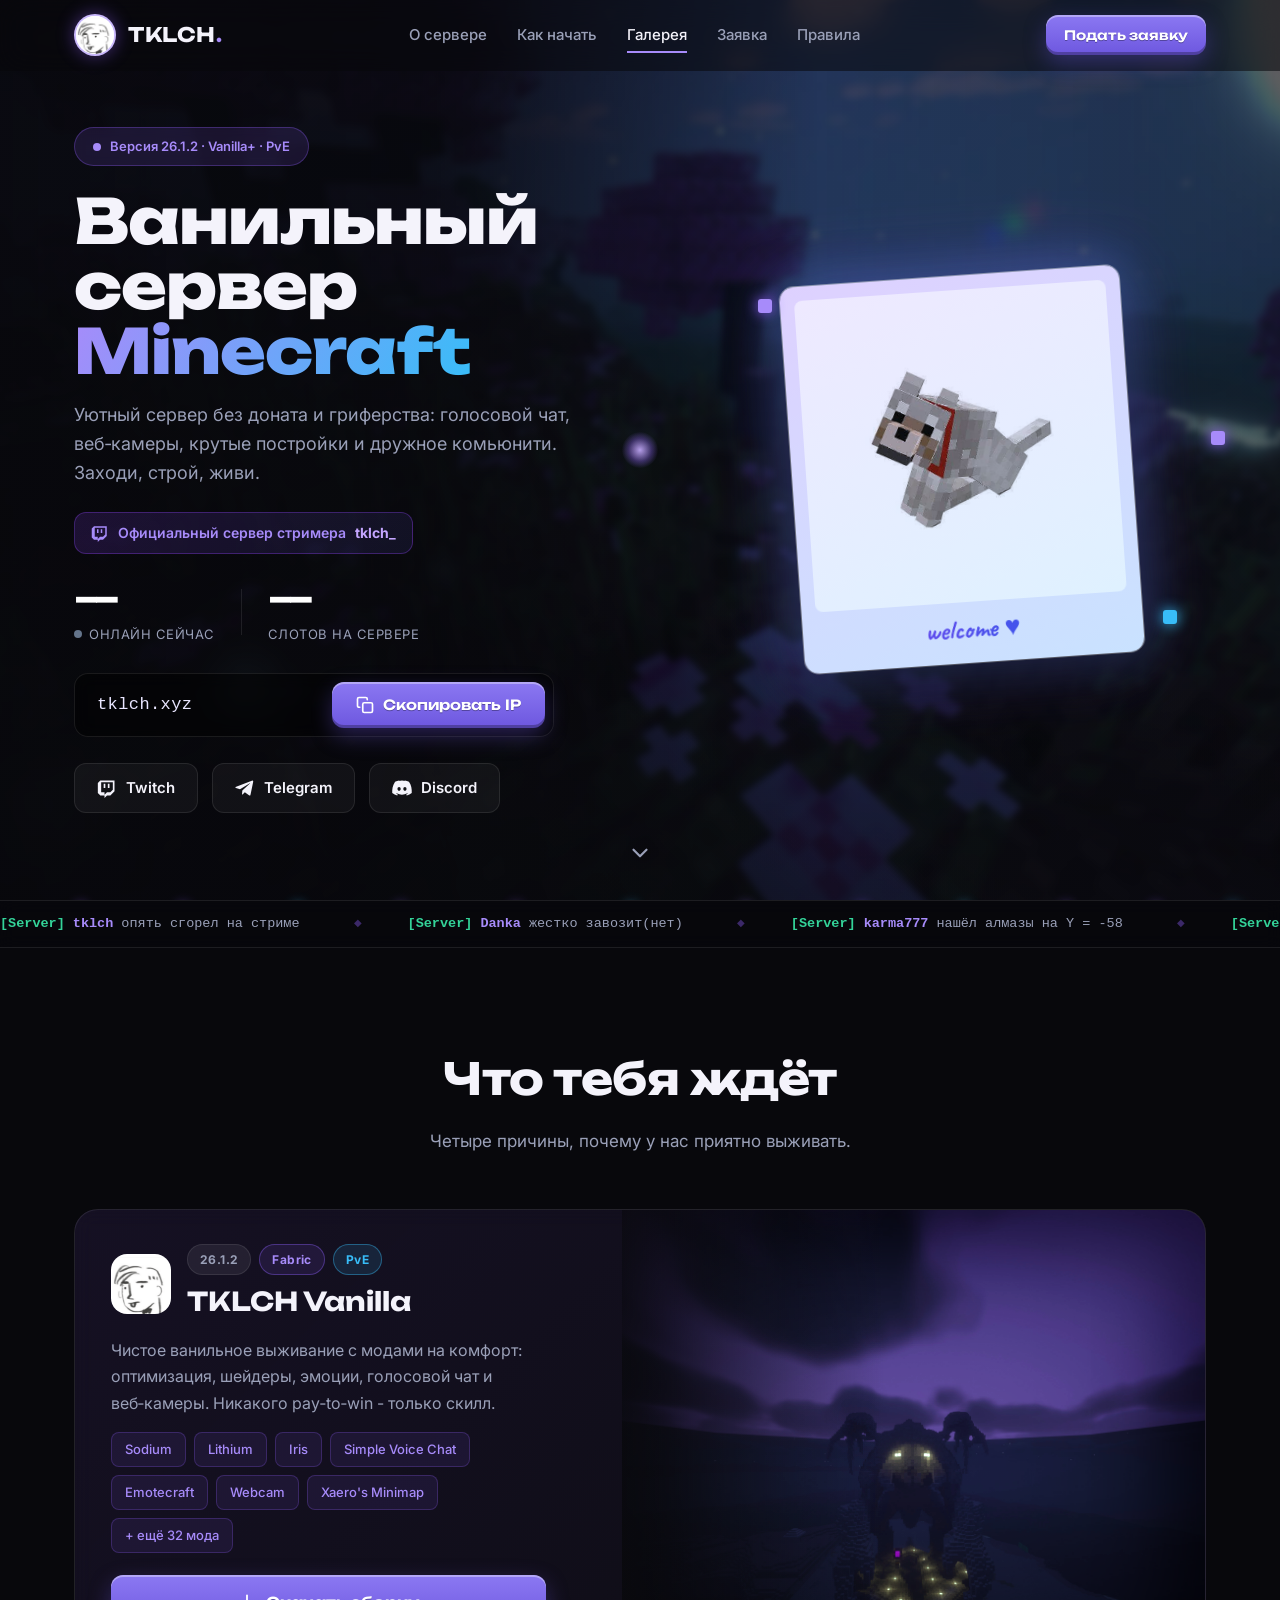
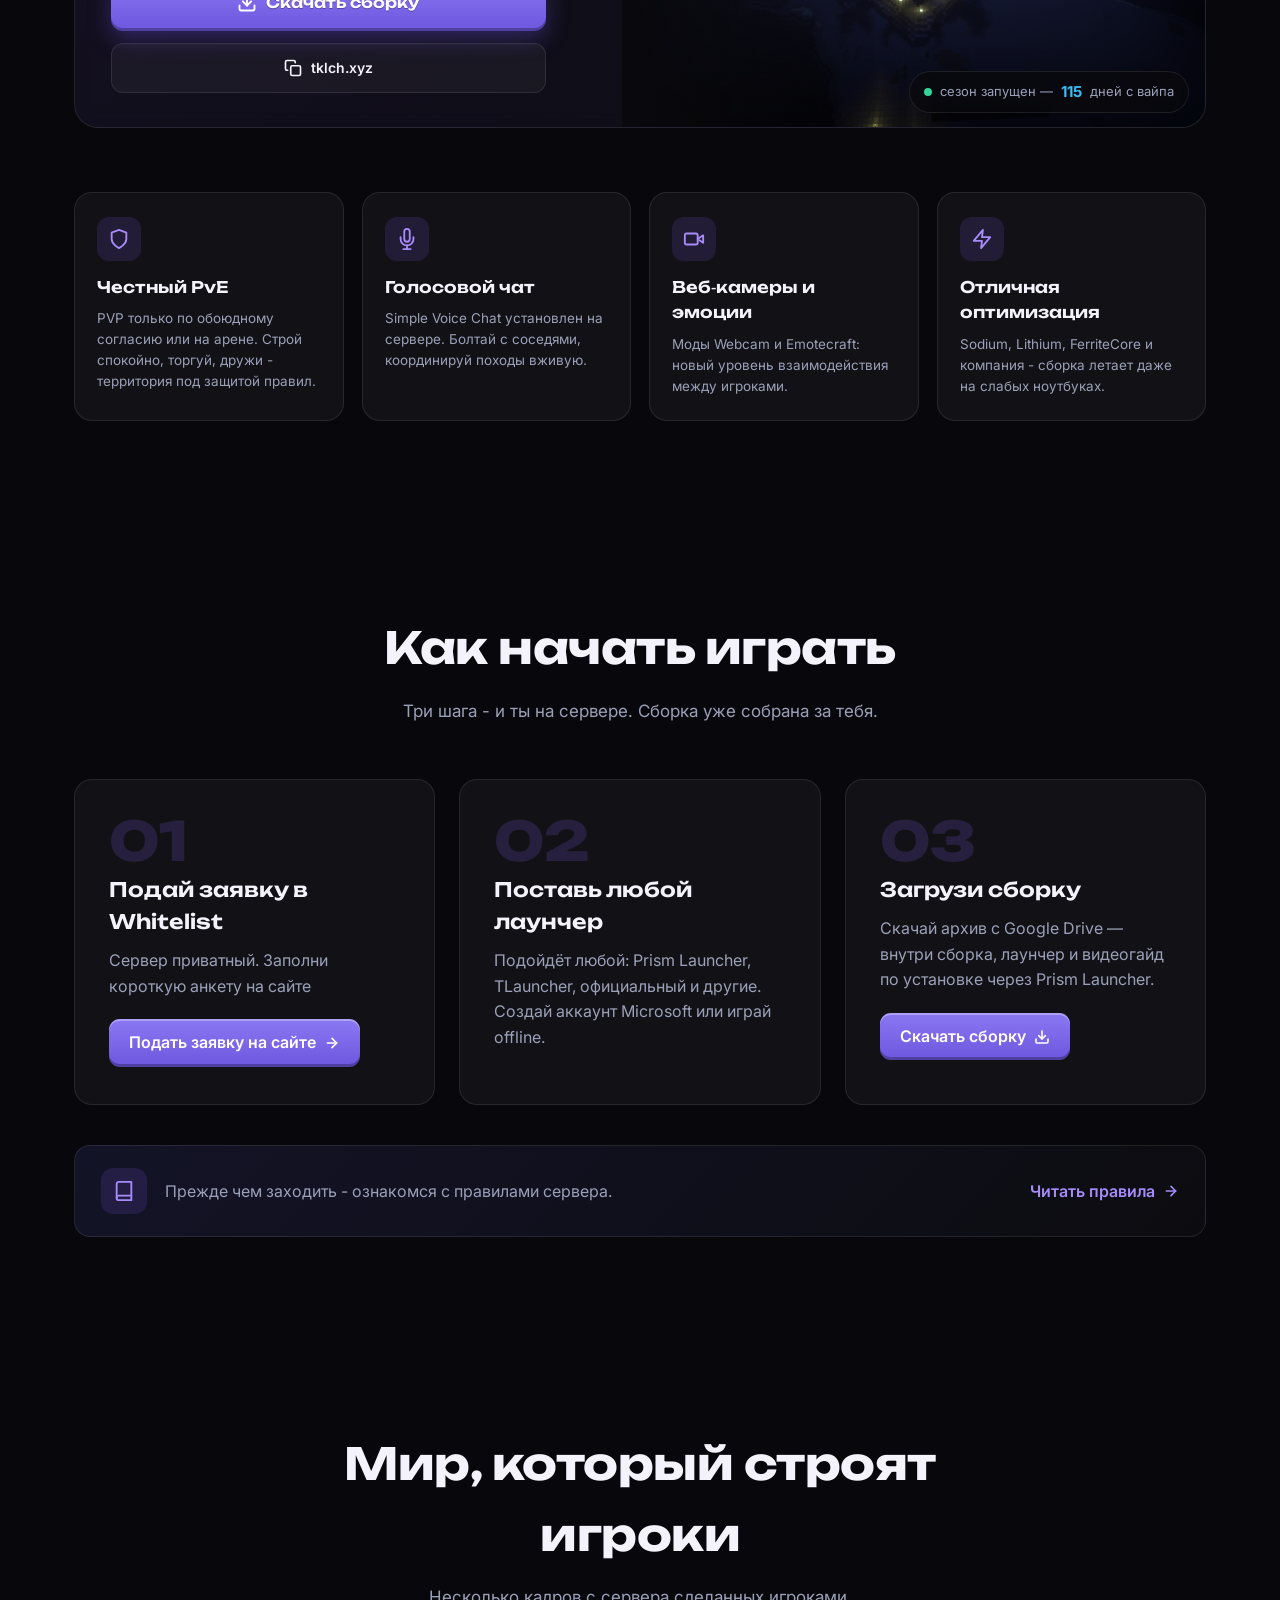
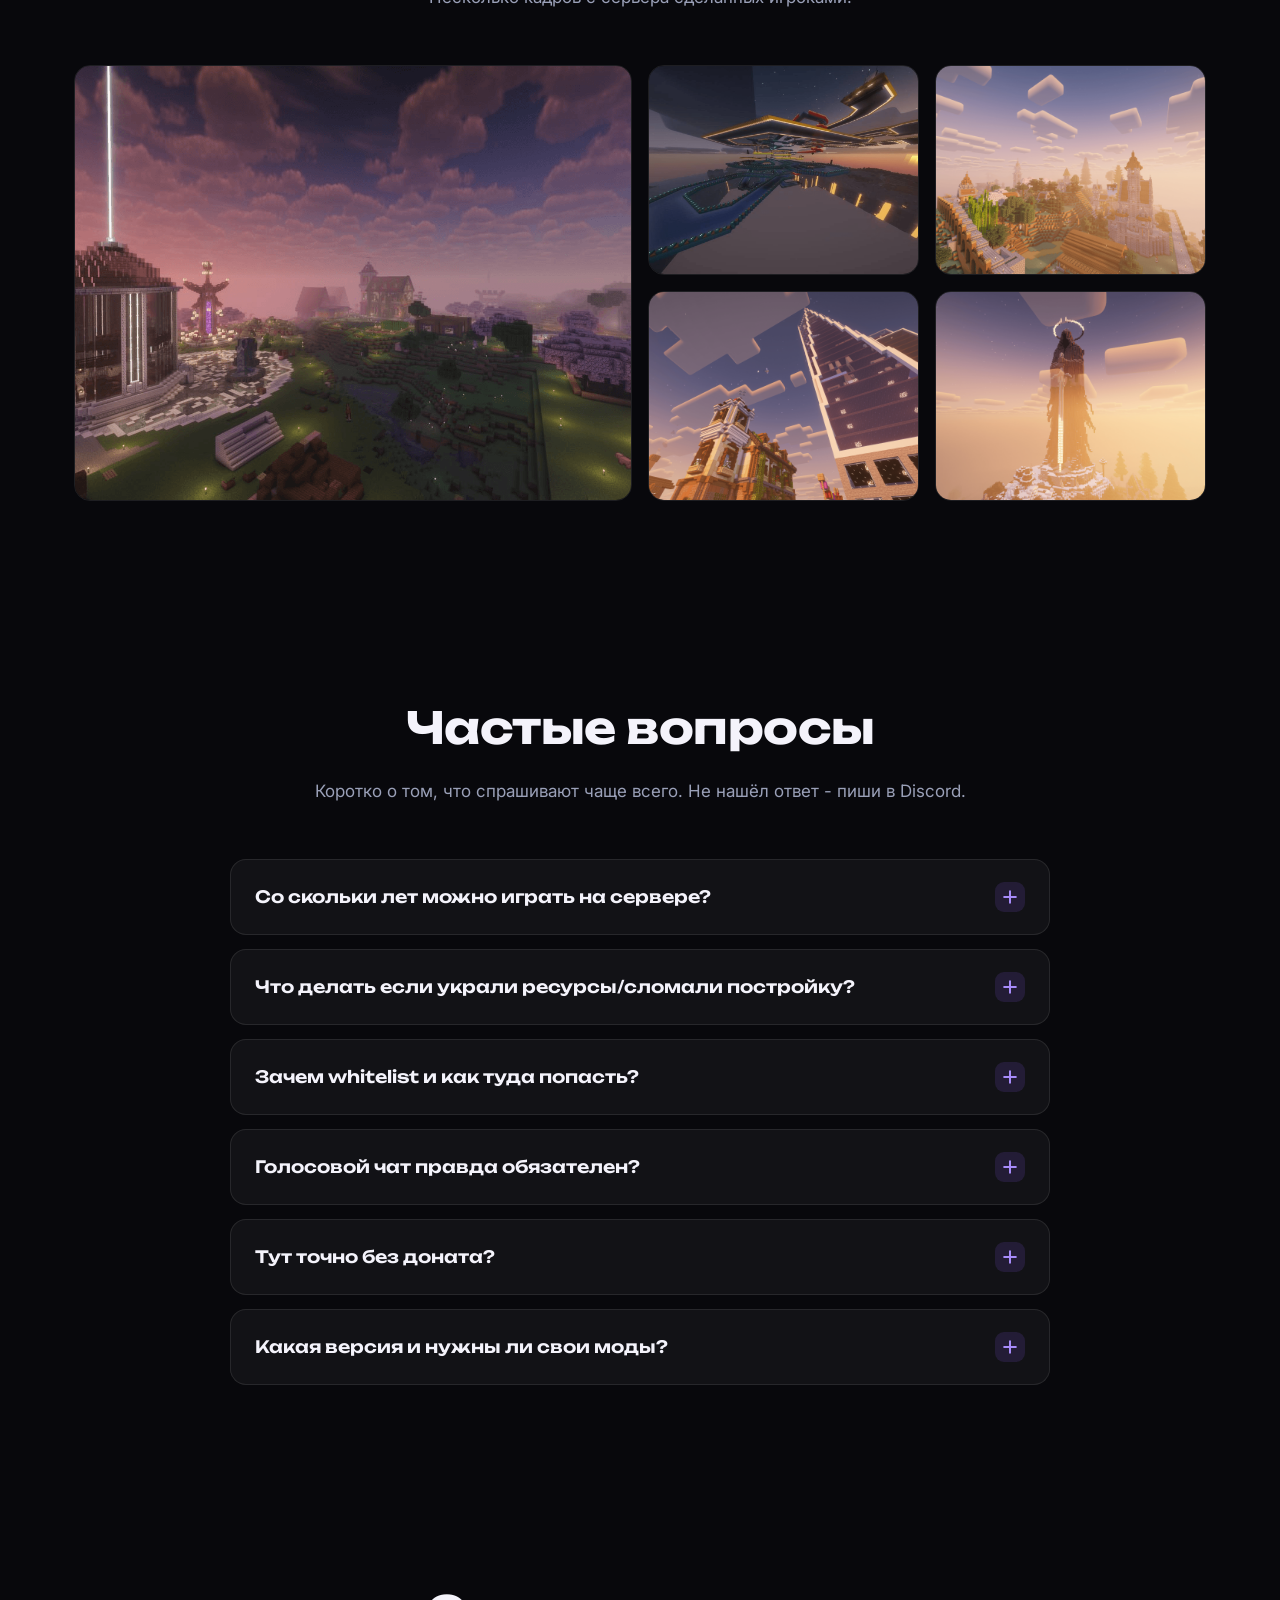
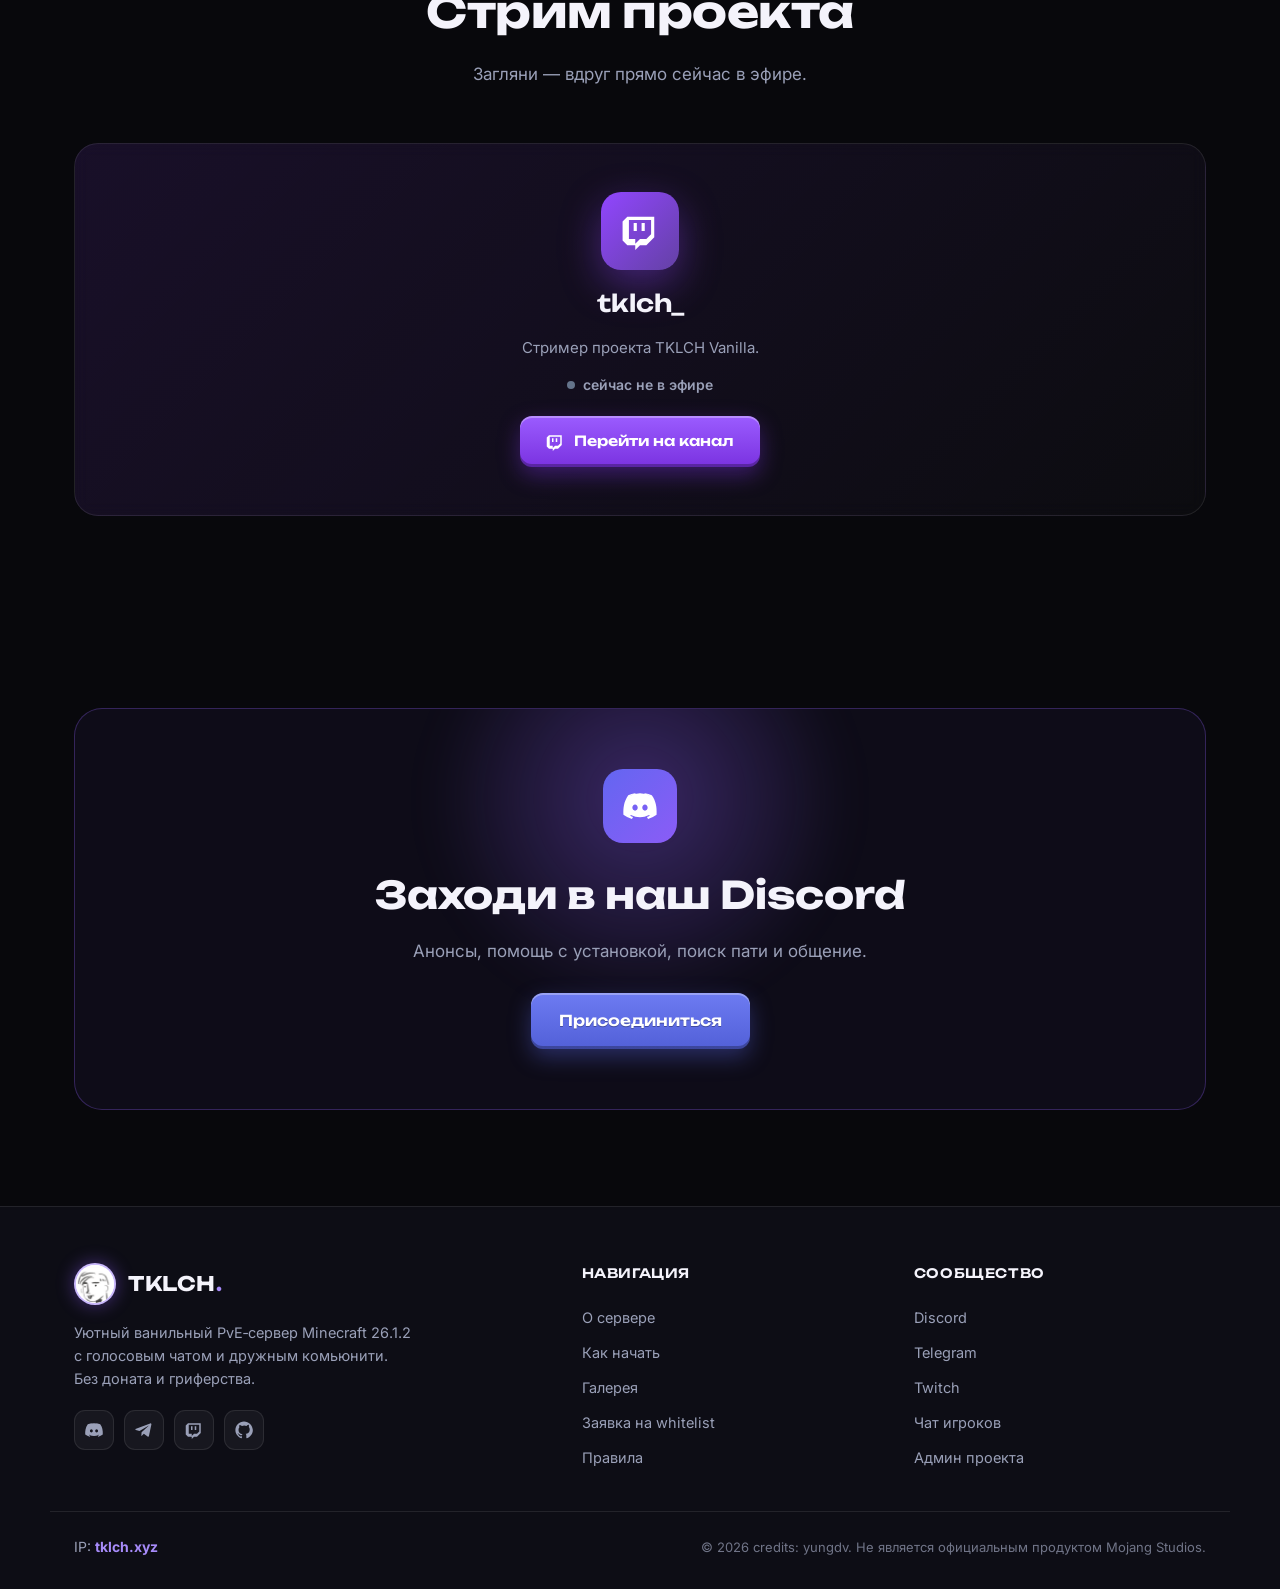
==== index.html @ b0ae6245 "live" ====
<!DOCTYPE html>
<html lang="ru">
<head>
<meta charset="UTF-8">
<meta http-equiv="Content-Security-Policy" content="upgrade-insecure-requests">
<meta name="viewport" content="width=device-width, initial-scale=1.0">
<title>TKLCH Vanilla | ванильный Minecraft сервер 26.1.2</title>
<meta name="description" content="TKLCH Vanilla — уютный PvE сервер Minecraft 26.1.2 с голосовым чатом, веб-камерами и дружным комьюнити.">
<meta property="og:type" content="website">
<meta property="og:title" content="TKLCH Vanilla — ванильный Minecraft сервер 26.1.2">
<meta property="og:description" content="PvE-сервер с голосовым чатом, веб-камерами и дружным комьюнити. Без доната и гриферства.">
<meta property="og:image" content="https://site.tklch.xyz/assets/spawn1.png">
<meta name="twitter:card" content="summary_large_image">
<link rel="canonical" href="https://site.tklch.xyz/">
<meta name="robots" content="index, follow">
<meta name="yandex-verification" content="40607125a244bfa0" />
<script type="application/ld+json">
{
  "@context": "https://schema.org",
  "@type": "VideoGame",
  "name": "TKLCH Vanilla",
  "description": "Ванильный PvE сервер Minecraft 26.1.2 с голосовым чатом Simple Voice Chat, веб-камерами и дружным комьюнити. Официальный сервер стримера tklch_. Без доната и гриферства.",
  "genre": ["Minecraft", "Survival", "PvE", "Vanilla"],
  "gamePlatform": "PC",
  "url": "https://site.tklch.xyz/",
  "author": {"@type": "Person", "name": "tklch_", "url": "https://twitch.tv/tklch_"},
  "offers": {"@type": "Offer", "price": "0", "priceCurrency": "RUB"}
}
</script>
<link rel="icon" href="assets/logo.png">
<link rel="preconnect" href="https://fonts.googleapis.com">
<link rel="preconnect" href="https://fonts.gstatic.com" crossorigin>
<link href="https://fonts.googleapis.com/css2?family=Unbounded:wght@400;600;700;800&family=Inter:wght@400;500;600;700&family=Caveat:wght@600;700&display=swap" rel="stylesheet">
<link rel="stylesheet" href="css/style.css">
</head>
<body>

<header class="nav" id="nav">
  <div class="nav__inner">
    <a href="./" class="brand">
      <span class="brand__logo"><img src="assets/logo.png" alt="TKLCH"></span>
      <span class="brand__name">TKLCH<b>.</b></span>
    </a>
    <nav class="nav__links" id="navLinks">
      <a href="#about">О сервере</a>
      <a href="#join">Как начать</a>
      <a href="#gallery">Галерея</a>
      <a href="appeal.html">Заявка</a>
      <a href="rules.html">Правила</a>
    </nav>
    <div class="nav__right">
      <a href="appeal.html" class="mc-btn mc-btn--sm">Подать заявку</a>
      <button class="burger" id="burger" aria-label="Меню">
        <span></span><span></span><span></span>
      </button>
    </div>
  </div>
</header>

<section class="hero" id="top">
  <div class="hero__bg"></div>
  <div class="hero__overlay"></div>
  <div class="hero__sparks" aria-hidden="true">
    <i></i><i></i><i></i><i></i><i></i><i></i><i></i><i></i><i></i><i></i><i></i><i></i>
  </div>

  <div class="hero__inner">
    <div class="hero__copy">
      <span class="pill"><span class="dot"></span> Версия 26.1.2 · Vanilla+ · PvE</span>
      <h1 class="hero__title">Ванильный<br>сервер <span class="grad">Minecraft</span></h1>
      <p class="hero__lead">Уютный сервер без доната и гриферства: голосовой чат, веб‑камеры, крутые постройки и дружное комьюнити. Заходи, строй, живи.</p>
      <a class="streamer-line" href="https://twitch.tv/tklch_" target="_blank" rel="noopener">
        <svg viewBox="0 0 24 24" width="18" height="18" fill="currentColor"><path d="M4 3 1 6v12l3 3h5v3l3-3h4l5-5V3H4Zm15 11-3 3h-4l-3 3v-3H5V5h14v9ZM15 7h-2v5h2V7Zm-5 0H8v5h2V7Z"/></svg>
        Официальный сервер стримера <b>tklch_</b>
      </a>

      <div class="stats">
        <div class="stat">
          <span class="stat__num" id="playersOnline">—</span>
          <span class="stat__label"><span class="dot dot--check" title="не удалось получить статус"></span> онлайн сейчас</span>
        </div>
        <div class="stat__div"></div>
        <div class="stat">
          <span class="stat__num" id="playersMax">—</span>
          <span class="stat__label">слотов на сервере</span>
        </div>
      </div>

      <div class="online-names" id="onlineNames"></div>

      <div class="ip-bar">
        <code id="ipText" title="Нажми, чтобы скопировать">tklch.xyz</code>
        <button class="mc-btn" id="copyBtn">
          <svg viewBox="0 0 24 24" width="18" height="18" fill="none" stroke="currentColor" stroke-width="2.2" stroke-linecap="round" stroke-linejoin="round"><rect x="9" y="9" width="13" height="13" rx="2"/><path d="M5 15H4a2 2 0 0 1-2-2V4a2 2 0 0 1 2-2h9a2 2 0 0 1 2 2v1"/></svg>
          Скопировать IP
        </button>
      </div>

      <div class="hero__socials">
        <a class="soc soc--twitch" href="https://twitch.tv/tklch_" target="_blank" rel="noopener">
          <svg viewBox="0 0 24 24" width="20" height="20" fill="currentColor"><path d="M4 3 1 6v12l3 3h5v3l3-3h4l5-5V3H4Zm15 11-3 3h-4l-3 3v-3H5V5h14v9ZM15 7h-2v5h2V7Zm-5 0H8v5h2V7Z"/></svg>
          Twitch
        </a>
        <a class="soc soc--tg" href="https://t.me/tklch1/574" target="_blank" rel="noopener">
          <svg viewBox="0 0 24 24" width="20" height="20" fill="currentColor"><path d="M21.9 4.3 18.6 20c-.2 1.1-.9 1.3-1.8.8l-5-3.7-2.4 2.3c-.3.3-.5.5-1 .5l.4-5 9.1-8.2c.4-.4-.1-.6-.6-.2L6 13.4l-4.8-1.5c-1-.3-1-1 .2-1.5l18.8-7.2c.9-.3 1.6.2 1.7 1.1Z"/></svg>
          Telegram
        </a>
        <a class="soc soc--discord" href="https://discord.gg/ajmHTSqC7" target="_blank" rel="noopener">
          <svg viewBox="0 0 24 24" width="20" height="20" fill="currentColor"><path d="M20.3 4.4A19.8 19.8 0 0 0 15.4 3l-.3.5a18 18 0 0 1 4.3 1.4 16.6 16.6 0 0 0-14.8 0A18 18 0 0 1 8.9 3.5L8.6 3a19.8 19.8 0 0 0-4.9 1.4C.5 9 .1 13.6.3 18.1a19.9 19.9 0 0 0 6 3l.8-1.3a13 13 0 0 1-2-1l.5-.4a14.2 14.2 0 0 0 12.8 0l.5.4a13 13 0 0 1-2 1l.8 1.3a19.9 19.9 0 0 0 6-3c.3-5.2-.5-9.8-3.4-13.7ZM8.5 15.3c-1 0-1.9-1-1.9-2.2s.8-2.2 1.9-2.2 1.9 1 1.9 2.2-.8 2.2-1.9 2.2Zm7 0c-1 0-1.9-1-1.9-2.2s.8-2.2 1.9-2.2 1.9 1 1.9 2.2-.8 2.2-1.9 2.2Z"/></svg>
          Discord
        </a>
      </div>
    </div>

    <div class="hero__art">
      <div class="polaroid">
        <div class="polaroid__photo">
            <img src="assets/dog.jpg" alt="Талисман сервера TKLCH">
        </div>
        <div class="polaroid__cap">welcome ♥</div>
      </div>
      <span class="polaroid__spark s1"></span>
      <span class="polaroid__spark s2"></span>
      <span class="polaroid__spark s3"></span>
    </div>
  </div>

  <a href="#about" class="scroll-cue" aria-label="Листай вниз">
    <svg viewBox="0 0 24 24" width="26" height="26" fill="none" stroke="currentColor" stroke-width="2" stroke-linecap="round" stroke-linejoin="round"><path d="m6 9 6 6 6-6"/></svg>
  </a>
</section>

<div class="ticker">
  <div class="ticker__track" id="tickerTrack"></div>
</div>

<section class="section" id="about">
  <div class="wrap">
    <div class="head reveal">
      <h2 class="head__title">Что тебя ждёт</h2>
      <p class="head__sub">Четыре причины, почему у нас приятно выживать.</p>
    </div>
     <div class="server-card reveal">
      <div class="server-card__body">
        <div class="server-card__head">
          <span class="server-card__ava"><img src="assets/logo.png" alt="TKLCH"></span>
          <div>
            <span class="chip-row">
              <span class="tag">26.1.2</span>
              <span class="tag tag--violet">Fabric</span>
              <span class="tag tag--blue">PvE</span>
            </span>
            <h2>TKLCH Vanilla</h2>
          </div>
        </div>
        <p>Чистое ванильное выживание с модами на комфорт: оптимизация, шейдеры, эмоции, голосовой чат и веб‑камеры. Никакого pay‑to‑win - только скилл.</p>
        <div class="mod-chips">
          <span>Sodium</span><span>Lithium</span><span>Iris</span>
          <span>Simple Voice Chat</span><span>Emotecraft</span><span>Webcam</span>
          <span>Xaero's Minimap</span><span>+ ещё 32 мода</span>
        </div>
        <div class="server-card__actions">
          <a href="https://drive.google.com/file/d/1i9JUmZRvmYmpwLuEmgqyHtzspjOdquej/view?usp=sharing" class="mc-btn mc-btn--big" id="downloadBtn" target="_blank" rel="noopener">
            <svg viewBox="0 0 24 24" width="20" height="20" fill="none" stroke="currentColor" stroke-width="2.2" stroke-linecap="round" stroke-linejoin="round"><path d="M21 15v4a2 2 0 0 1-2 2H5a2 2 0 0 1-2-2v-4"/><path d="M7 10l5 5 5-5"/><path d="M12 15V3"/></svg>
            Скачать сборку
          </a>
          <button class="ghost-btn" id="copyBtn2">
            <svg viewBox="0 0 24 24" width="18" height="18" fill="none" stroke="currentColor" stroke-width="2.2" stroke-linecap="round" stroke-linejoin="round"><rect x="9" y="9" width="13" height="13" rx="2"/><path d="M5 15H4a2 2 0 0 1-2-2V4a2 2 0 0 1 2-2h9a2 2 0 0 1 2 2v1"/></svg>
            tklch.xyz
          </button>
        </div>
      </div>
      <div class="server-card__media">
            <img src="assets/screenshot5.jpg" alt="Новый сезон на TKLCH" fetchpriority="high" decoding="async">
        <span class="server-card__season"><span class="dot dot--green"></span> сезон запущен — <b id="wipeDays">—</b> дней с вайпа</span>
      </div>
    </div>

    <div class="features">
      <article class="feature reveal">
        <span class="feature__ic">
          <svg viewBox="0 0 24 24" width="26" height="26" fill="none" stroke="currentColor" stroke-width="2" stroke-linecap="round" stroke-linejoin="round"><path d="M12 22s8-4 8-10V5l-8-3-8 3v7c0 6 8 10 8 10Z"/></svg>
        </span>
        <h3>Честный PvE</h3>
        <p>PVP только по обоюдному согласию или на арене. Строй спокойно, торгуй, дружи - территория под защитой правил.</p>
      </article>
      <article class="feature reveal">
        <span class="feature__ic">
          <svg viewBox="0 0 24 24" width="26" height="26" fill="none" stroke="currentColor" stroke-width="2" stroke-linecap="round" stroke-linejoin="round"><path d="M12 1a3 3 0 0 0-3 3v8a3 3 0 0 0 6 0V4a3 3 0 0 0-3-3Z"/><path d="M19 10v2a7 7 0 0 1-14 0v-2"/><path d="M12 19v4"/><path d="M8 23h8"/></svg>
        </span>
        <h3>Голосовой чат</h3>
        <p>Simple Voice Chat установлен на сервере. Болтай с соседями, координируй походы вживую.</p>
      </article>
      <article class="feature reveal">
        <span class="feature__ic">
          <svg viewBox="0 0 24 24" width="26" height="26" fill="none" stroke="currentColor" stroke-width="2" stroke-linecap="round" stroke-linejoin="round"><path d="m22 8-6 4 6 4V8Z"/><rect x="2" y="6" width="14" height="12" rx="2"/></svg>
        </span>
        <h3>Веб‑камеры и эмоции</h3>
        <p>Моды Webcam и Emotecraft: новый уровень взаимодействия между игроками.</p>
      </article>
      <article class="feature reveal">
        <span class="feature__ic">
          <svg viewBox="0 0 24 24" width="26" height="26" fill="none" stroke="currentColor" stroke-width="2" stroke-linecap="round" stroke-linejoin="round"><path d="M13 2 3 14h9l-1 8 10-12h-9l1-8Z"/></svg>
        </span>
        <h3>Отличная оптимизация</h3>
        <p>Sodium, Lithium, FerriteCore и компания - сборка летает даже на слабых ноутбуках.</p>
      </article>
    </div>
    
  </div>
  
</section>

<section class="section" id="join">
  <div class="wrap">
    <div class="head reveal">
      <h2 class="head__title">Как начать играть</h2>
      <p class="head__sub">Три шага - и ты на сервере. Сборка уже собрана за тебя.</p>
    </div>
    <div class="steps">
      <article class="step reveal">
        <span class="step__n">01</span>
        <h3>Подай заявку в Whitelist</h3>
        <p>Сервер приватный. Заполни короткую анкету на сайте</p>
        <a class="step__link step__link--accent" href="appeal.html">Подать заявку на сайте
          <svg viewBox="0 0 24 24" width="16" height="16" fill="none" stroke="currentColor" stroke-width="2.4" stroke-linecap="round" stroke-linejoin="round"><path d="M5 12h14"/><path d="m12 5 7 7-7 7"/></svg>
        </a>
      </article>
      <article class="step reveal">
        <span class="step__n">02</span>
        <h3>Поставь любой лаунчер</h3>
        <p>Подойдёт любой: Prism Launcher, TLauncher, официальный и другие. Создай аккаунт Microsoft или играй offline.</p>
      </article>
      <article class="step reveal">
        <span class="step__n">03</span>
        <h3>Загрузи сборку</h3>
        <p>Скачай архив с Google Drive — внутри сборка, лаунчер и видеогайд по установке через Prism Launcher.</p>
        <a class="step__link step__link--accent" href="https://drive.google.com/file/d/1i9JUmZRvmYmpwLuEmgqyHtzspjOdquej/view?usp=sharing" id="downloadBtn2" target="_blank" rel="noopener">Скачать сборку
          <svg viewBox="0 0 24 24" width="16" height="16" fill="none" stroke="currentColor" stroke-width="2.4" stroke-linecap="round" stroke-linejoin="round"><path d="M21 15v4a2 2 0 0 1-2 2H5a2 2 0 0 1-2-2v-4"/><path d="M7 10l5 5 5-5"/><path d="M12 15V3"/></svg>
        </a>
      </article>
    </div>

    <a href="rules.html" class="rules-teaser reveal">
      <span class="rules-teaser__ic">
        <svg viewBox="0 0 24 24" width="22" height="22" fill="none" stroke="currentColor" stroke-width="2" stroke-linecap="round" stroke-linejoin="round"><path d="M4 19.5A2.5 2.5 0 0 1 6.5 17H20"/><path d="M6.5 2H20v20H6.5A2.5 2.5 0 0 1 4 19.5v-15A2.5 2.5 0 0 1 6.5 2Z"/></svg>
      </span>
      <span>Прежде чем заходить - ознакомся с правилами сервера.</span>
      <span class="rules-teaser__go">Читать правила
        <svg viewBox="0 0 24 24" width="16" height="16" fill="none" stroke="currentColor" stroke-width="2.4" stroke-linecap="round" stroke-linejoin="round"><path d="M5 12h14"/><path d="m12 5 7 7-7 7"/></svg>
      </span>
    </a>
  </div>
</section>

<section class="section" id="gallery">
  <div class="wrap">
    <div class="head reveal">
      <h2 class="head__title">Мир, который строят игроки</h2>
      <p class="head__sub">Несколько кадров с сервера сделанных игроками.</p>
    </div>
    <div class="bento">
      <figure class="bento__item bento__item--big reveal" data-img="assets/spawn1.png" tabindex="0" role="button" aria-label="Спавн на закате">
        <img src="assets/spawn1.png" alt="Спавн на закате" loading="lazy" decoding="async" width="800" height="600">
        <figcaption><b>Спавн на закате</b><span>главный город</span></figcaption>
      </figure>
      <figure class="bento__item reveal" data-img="assets/screen1.png" tabindex="0" role="button" aria-label="Гонка на лодках">
        <img src="assets/screen1.png" alt="Гонка на лодках" loading="lazy" decoding="async" width="400" height="300">
        <figcaption><b>Гонка на лодках</b><span>гоночная трасса</span></figcaption>
      </figure>
      <figure class="bento__item reveal" data-img="assets/screenshot2.png" tabindex="0" role="button" aria-label="Замок">
        <img src="assets/screenshot2.png" alt="Замок" loading="lazy" decoding="async" width="400" height="300">
        <figcaption><b>Замок</b><span>можно сказать целая деревня</span></figcaption>
      </figure>
      <figure class="bento__item reveal" data-img="assets/screenshot4.png" tabindex="0" role="button" aria-label="Небоскреб">
        <img src="assets/screenshot4.png" alt="Небоскреб" loading="lazy" decoding="async" width="400" height="300">
        <figcaption><b>Небоскреб</b><span>самая высокая постройка</span></figcaption>
      </figure>
      <figure class="bento__item reveal" data-img="assets/screenshot3.png" tabindex="0" role="button" aria-label="Статуя">
        <img src="assets/screenshot3.png" alt="Статуя" loading="lazy" decoding="async" width="400" height="300">
        <figcaption><b>Статуя</b><span>постройка игрока</span></figcaption>
      </figure>
    </div>
  </div>
</section>

<section class="section" id="faq">
  <div class="wrap">
    <div class="head reveal">
      <h2 class="head__title">Частые вопросы</h2>
      <p class="head__sub">Коротко о том, что спрашивают чаще всего. Не нашёл ответ - пиши в Discord.</p>
    </div>
    <div class="faq reveal">
      <div class="faq__item">
        <button class="faq__q" type="button">Со скольки лет можно играть на сервере?<span class="faq__ic"><svg viewBox="0 0 24 24" width="20" height="20" fill="none" stroke="currentColor" stroke-width="2.4" stroke-linecap="round"><path d="M12 5v14M5 12h14"/></svg></span></button>
        <div class="faq__a"><p>Желательно с 16 лет, но главное вести себя адекватно и уважительно к остальным игрокам.</p></div>
      </div>
      <div class="faq__item">
        <button class="faq__q" type="button">Что делать если украли ресурсы/сломали постройку?<span class="faq__ic"><svg viewBox="0 0 24 24" width="20" height="20" fill="none" stroke="currentColor" stroke-width="2.4" stroke-linecap="round"><path d="M12 5v14M5 12h14"/></svg></span></button>
        <div class="faq__a"><p>На сервере есть возможность отката, в таких ситуациях напишите в тг главному админу @DAILKAT.</p></div>
      </div>
      <div class="faq__item">
        <button class="faq__q" type="button">Зачем whitelist и как туда попасть?<span class="faq__ic"><svg viewBox="0 0 24 24" width="20" height="20" fill="none" stroke="currentColor" stroke-width="2.4" stroke-linecap="round"><path d="M12 5v14M5 12h14"/></svg></span></button>
        <div class="faq__a"><p>Сервер приватный, чтобы не было гриферов и случайных людей. Чтобы попасть на сервер нужно заполнить короткую заявку на сайте.</p></div>
      </div>
      <div class="faq__item">
        <button class="faq__q" type="button">Голосовой чат правда обязателен?<span class="faq__ic"><svg viewBox="0 0 24 24" width="20" height="20" fill="none" stroke="currentColor" stroke-width="2.4" stroke-linecap="round"><path d="M12 5v14M5 12h14"/></svg></span></button>
                <div class="faq__a"><p>Нет, по желанию. Но Simple Voice Chat входит в сборку по умолчанию - с ним сильно веселее: можно болтать с соседями и координировать походы вживую.</p></div>
      </div>
      <div class="faq__item">
        <button class="faq__q" type="button">Тут точно без доната?<span class="faq__ic"><svg viewBox="0 0 24 24" width="20" height="20" fill="none" stroke="currentColor" stroke-width="2.4" stroke-linecap="round"><path d="M12 5v14M5 12h14"/></svg></span></button>
        <div class="faq__a"><p>Точно. Никакого pay‑to‑win и привилегий, дающих преимущество в игре. Всё добывается руками в честном ванильном выживании.</p></div>
      </div>
      <div class="faq__item">
        <button class="faq__q" type="button">Какая версия и нужны ли свои моды?<span class="faq__ic"><svg viewBox="0 0 24 24" width="20" height="20" fill="none" stroke="currentColor" stroke-width="2.4" stroke-linecap="round"><path d="M12 5v14M5 12h14"/></svg></span></button>
        <div class="faq__a"><p>Minecraft 26.1.2 на Fabric. Свои моды ставить не надо - используй нашу сборку, там уже подобраны оптимизация, шейдеры, эмоции и войс‑чат, и всё настроено под сервер.</p></div>
      </div>
    </div>
  </div>
</section>

<section class="section" id="twitch">
  <div class="wrap">
    <div class="head reveal">
      <h2 class="head__title">Стрим проекта</h2>
      <p class="head__sub">Загляни — вдруг прямо сейчас в эфире.</p>
    </div>
    <div class="twitch reveal" id="twitchCard">
      <div class="twitch__loading">
        <span class="spinner"></span> проверяю эфир…
      </div>
    </div>
  </div>
</section>

<div class="twitch-modal" id="twitchModal" aria-hidden="true">
  <div class="twitch-modal__box">
    <button class="twitch-modal__close" id="twitchModalClose" aria-label="Закрыть">
      <svg viewBox="0 0 24 24" width="28" height="28" fill="none" stroke="currentColor" stroke-width="2.2" stroke-linecap="round"><path d="M18 6 6 18M6 6l12 12"/></svg>
    </button>
    <div class="twitch-modal__player" id="twitchPlayer"></div>
  </div>
</div>

<section class="section" id="discord">
  <div class="wrap">
    <div class="discord reveal">
      <div class="discord__glow"></div>
      <span class="discord__ic">
        <svg viewBox="0 0 24 24" width="34" height="34" fill="currentColor"><path d="M20.3 4.4A19.8 19.8 0 0 0 15.4 3l-.3.5a18 18 0 0 1 4.3 1.4 16.6 16.6 0 0 0-14.8 0A18 18 0 0 1 8.9 3.5L8.6 3a19.8 19.8 0 0 0-4.9 1.4C.5 9 .1 13.6.3 18.1a19.9 19.9 0 0 0 6 3l.8-1.3a13 13 0 0 1-2-1l.5-.4a14.2 14.2 0 0 0 12.8 0l.5.4a13 13 0 0 1-2 1l.8 1.3a19.9 19.9 0 0 0 6-3c.3-5.2-.5-9.8-3.4-13.7ZM8.5 15.3c-1 0-1.9-1-1.9-2.2s.8-2.2 1.9-2.2 1.9 1 1.9 2.2-.8 2.2-1.9 2.2Zm7 0c-1 0-1.9-1-1.9-2.2s.8-2.2 1.9-2.2 1.9 1 1.9 2.2-.8 2.2-1.9 2.2Z"/></svg>
      </span>
      <h2>Заходи в наш Discord</h2>
      <p>Анонсы, помощь с установкой, поиск пати и общение.</p>
      <a class="mc-btn mc-btn--big mc-btn--discord" href="https://discord.gg/ajmHTSqC7" target="_blank" rel="noopener">
        Присоединиться
      </a>
    </div>
  </div>
</section>

<footer class="footer">
  <div class="wrap footer__top">
    <div class="footer__brand">
      <a href="index.html" class="brand">
        <span class="brand__logo"><img src="assets/logo.png" alt="TKLCH"></span>
        <span class="brand__name">TKLCH<b>.</b></span>
      </a>
      <p>Уютный ванильный PvE‑сервер Minecraft 26.1.2 с голосовым чатом и дружным комьюнити. Без доната и гриферства.</p>
      <div class="footer__socials">
        <a class="footer__soc" href="https://discord.gg/ajmHTSqC7" target="_blank" rel="noopener" aria-label="Discord">
          <svg viewBox="0 0 24 24" width="18" height="18" fill="currentColor"><path d="M20.3 4.4A19.8 19.8 0 0 0 15.4 3l-.3.5a18 18 0 0 1 4.3 1.4 16.6 16.6 0 0 0-14.8 0A18 18 0 0 1 8.9 3.5L8.6 3a19.8 19.8 0 0 0-4.9 1.4C.5 9 .1 13.6.3 18.1a19.9 19.9 0 0 0 6 3l.8-1.3a13 13 0 0 1-2-1l.5-.4a14.2 14.2 0 0 0 12.8 0l.5.4a13 13 0 0 1-2 1l.8 1.3a19.9 19.9 0 0 0 6-3c.3-5.2-.5-9.8-3.4-13.7ZM8.5 15.3c-1 0-1.9-1-1.9-2.2s.8-2.2 1.9-2.2 1.9 1 1.9 2.2-.8 2.2-1.9 2.2Zm7 0c-1 0-1.9-1-1.9-2.2s.8-2.2 1.9-2.2 1.9 1 1.9 2.2-.8 2.2-1.9 2.2Z"/></svg>
        </a>
        <a class="footer__soc" href="https://t.me/tklch1/574" target="_blank" rel="noopener" aria-label="Telegram">
          <svg viewBox="0 0 24 24" width="18" height="18" fill="currentColor"><path d="M21.9 4.3 18.6 20c-.2 1.1-.9 1.3-1.8.8l-5-3.7-2.4 2.3c-.3.3-.5.5-1 .5l.4-5 9.1-8.2c.4-.4-.1-.6-.6-.2L6 13.4l-4.8-1.5c-1-.3-1-1 .2-1.5l18.8-7.2c.9-.3 1.6.2 1.7 1.1Z"/></svg>
        </a>
        <a class="footer__soc" href="https://twitch.tv/tklch_" target="_blank" rel="noopener" aria-label="Twitch">
          <svg viewBox="0 0 24 24" width="18" height="18" fill="currentColor"><path d="M4 3 1 6v12l3 3h5v3l3-3h4l5-5V3H4Zm15 11-3 3h-4l-3 3v-3H5V5h14v9ZM15 7h-2v5h2V7Zm-5 0H8v5h2V7Z"/></svg>
        </a>
        <a class="footer__soc" href="https://github.com/yungdv" target="_blank" rel="noopener" aria-label="GitHub">
          <svg viewBox="0 0 24 24" width="18" height="18" fill="currentColor"><path d="M12 .5C5.7.5.5 5.7.5 12c0 5.1 3.3 9.4 7.9 10.9.6.1.8-.2.8-.5v-2c-3.2.7-3.9-1.4-3.9-1.4-.5-1.3-1.3-1.7-1.3-1.7-1.1-.7.1-.7.1-.7 1.2.1 1.8 1.2 1.8 1.2 1 1.8 2.7 1.3 3.4 1 .1-.8.4-1.3.7-1.6-2.6-.3-5.3-1.3-5.3-5.7 0-1.3.5-2.3 1.2-3.1-.1-.3-.5-1.5.1-3.1 0 0 1-.3 3.3 1.2a11.5 11.5 0 0 1 6 0C17.3 4.7 18.3 5 18.3 5c.6 1.6.2 2.8.1 3.1.8.8 1.2 1.8 1.2 3.1 0 4.4-2.7 5.4-5.3 5.7.4.4.8 1.1.8 2.2v3.3c0 .3.2.6.8.5 4.6-1.5 7.9-5.8 7.9-10.9C23.5 5.7 18.3.5 12 .5Z"/></svg>
        </a>
      </div>
    </div>
    <div class="footer__col">
      <h4>Навигация</h4>
      <a href="index.html#about">О сервере</a>
      <a href="index.html#join">Как начать</a>
      <a href="index.html#gallery">Галерея</a>
      <a href="appeal.html">Заявка на whitelist</a>
      <a href="rules.html">Правила</a>
    </div>
    <div class="footer__col">
      <h4>Сообщество</h4>
      <a href="https://discord.gg/ajmHTSqC7" target="_blank" rel="noopener">Discord</a>
      <a href="https://t.me/tklch1/574" target="_blank" rel="noopener">Telegram</a>
      <a href="https://twitch.tv/tklch_" target="_blank" rel="noopener">Twitch</a>
      <a href="https://t.me/+X7nzIsQjGr85MTEy" target="_blank" rel="noopener">Чат игроков</a>
      <a href="https://t.me/DAILKAT" target="_blank" rel="noopener">Админ проекта</a>
    </div>
  </div>
  <div class="wrap footer__bottom">
    <p class="footer__ip">IP: <b>tklch.xyz</b></p>
    <p class="footer__copy">© 2026 credits: yungdv. Не является официальным продуктом Mojang Studios.</p>
  </div>
</footer>

<button class="to-top" id="toTop" aria-label="Наверх">
  <svg viewBox="0 0 24 24" width="22" height="22" fill="none" stroke="currentColor" stroke-width="2.4" stroke-linecap="round" stroke-linejoin="round"><path d="m18 15-6-6-6 6"/></svg>
</button>

<div class="lightbox" id="lightbox" aria-hidden="true">
  <button class="lightbox__close" id="lbClose" aria-label="Закрыть">
    <svg viewBox="0 0 24 24" width="30" height="30" fill="none" stroke="currentColor" stroke-width="2.2" stroke-linecap="round"><path d="M18 6 6 18M6 6l12 12"/></svg>
  </button>
  <img src="" alt="" id="lbImg">
</div>

<div class="toast" id="toast">
  <svg viewBox="0 0 24 24" width="20" height="20" fill="none" stroke="currentColor" stroke-width="2.4" stroke-linecap="round" stroke-linejoin="round"><path d="M20 6 9 17l-5-5"/></svg>
  <span>IP скопирован!</span>
</div>

<script src="js/main.js"></script>
</body>
</html>
---- css/style.css ----
:root{
    --bg:#08080c;
    --bg2:#0d0d15;
    --violet:#8b5cf6;
    --violet-2:#a78bfa;
    --indigo:#6366f1;
    --blue:#38bdf8;
    --green:#34d399;
    --text:#f4f3fb;
    --muted:#9aa0b8;
    --border:rgba(255,255,255,.09);
    --glass:rgba(255,255,255,.045);
    --radius:18px;
    --maxw:1180px;
  }
  *{margin:0;padding:0;box-sizing:border-box}
  html{scroll-behavior:smooth;scroll-padding-top:90px}
  body{
    font-family:'Inter',system-ui,sans-serif;
    background:var(--bg);
    color:var(--text);
    line-height:1.6;
    overflow-x:hidden;
    -webkit-font-smoothing:antialiased;
  }
  img{display:block;max-width:100%}
  a{color:inherit;text-decoration:none}
  code{font-family:ui-monospace,'SFMono-Regular',Menlo,Consolas,monospace}
  .wrap{max-width:var(--maxw);margin:0 auto;padding:0 24px}
  .section{padding:96px 0;position:relative}

  .nav{
    position:fixed;inset:0 0 auto 0;z-index:100;
    background:rgba(8,8,12,.55);
    backdrop-filter:blur(14px);
    border-bottom:1px solid transparent;
    transition:.3s;
  }
  .nav.scrolled{background:rgba(8,8,12,.9);border-bottom-color:var(--border)}
  .nav__inner{
    max-width:var(--maxw);margin:0 auto;padding:14px 24px;
    display:flex;align-items:center;justify-content:space-between;gap:20px;
  }
  .brand{display:flex;align-items:center;gap:12px;cursor:pointer}
  .brand__logo{
    width:42px;height:42px;border-radius:50%;overflow:hidden;
    background:#fff;display:grid;place-items:center;flex:none;
    border:2px solid rgba(167,139,250,.6);
    box-shadow:0 0 18px rgba(139,92,246,.45);
  }
  .brand__logo img{width:100%;height:100%;object-fit:cover}
  .brand__name{font-family:'Unbounded';font-weight:700;font-size:20px;letter-spacing:.5px}
  .brand__name b{color:var(--violet-2)}
  .nav__links{display:flex;gap:30px}
  .nav__links a{color:var(--muted);font-weight:500;font-size:15px;position:relative;transition:.2s}
  .nav__links a::after{content:"";position:absolute;left:0;bottom:-6px;height:2px;width:0;background:var(--violet-2);transition:.25s}
  .nav__links a:hover,.nav__links a.active{color:var(--text)}
  .nav__links a:hover::after,.nav__links a.active::after{width:100%}
  .nav__right{display:flex;align-items:center;gap:14px}
  .burger{display:none;flex-direction:column;gap:5px;background:none;border:0;cursor:pointer;padding:6px}
  .burger span{width:24px;height:2px;background:var(--text);border-radius:2px;transition:.3s}

  .mc-btn{
    font-family:'Unbounded';font-weight:600;font-size:14px;color:#fff;
    display:inline-flex;align-items:center;gap:9px;cursor:pointer;
    background:linear-gradient(180deg,#8b78f2,#6d57df);
    border:0;border-radius:12px;padding:14px 24px;
    box-shadow:inset 0 2px 0 rgba(255,255,255,.35),inset 0 -3px 0 rgba(0,0,0,.28),0 8px 22px rgba(109,87,223,.35);
    text-shadow:0 1px 0 rgba(0,0,0,.3);transition:filter .2s,box-shadow .2s,background .2s;
  }
  .mc-btn:hover{filter:brightness(1.12);box-shadow:inset 0 2px 0 rgba(255,255,255,.4),inset 0 -3px 0 rgba(0,0,0,.28),0 10px 30px rgba(109,87,223,.55)}
  .mc-btn:active{box-shadow:inset 0 2px 6px rgba(0,0,0,.4)}
  .mc-btn--sm{padding:10px 18px;font-size:13px}
  .mc-btn--big{padding:16px 28px;font-size:15px}
  .mc-btn--discord{background:linear-gradient(180deg,#6d7bf2,#5260d8);box-shadow:inset 0 2px 0 rgba(255,255,255,.3),inset 0 -3px 0 rgba(0,0,0,.28),0 8px 22px rgba(82,96,216,.4)}
  .mc-btn--discord:hover{box-shadow:inset 0 2px 0 rgba(255,255,255,.35),inset 0 -3px 0 rgba(0,0,0,.28),0 10px 30px rgba(82,96,216,.6)}
  .mc-btn.copied{background:linear-gradient(180deg,#34d399,#10b981)!important;box-shadow:inset 0 2px 0 rgba(255,255,255,.35),inset 0 -3px 0 rgba(0,0,0,.25),0 8px 22px rgba(16,185,129,.4)!important}
  .ghost-btn{
    font-family:'Inter';font-weight:600;font-size:14px;color:var(--text);
    display:inline-flex;align-items:center;gap:9px;cursor:pointer;
    background:var(--glass);border:1px solid var(--border);border-radius:12px;padding:15px 22px;transition:.2s;
  }
  .ghost-btn:hover{border-color:var(--violet-2);background:rgba(139,92,246,.12);box-shadow:0 0 24px rgba(139,92,246,.18)}
  .ghost-btn.copied{border-color:var(--green)!important;color:var(--green)!important}

  .hero{position:relative;min-height:100vh;display:flex;align-items:center;padding:120px 0 80px;overflow:hidden}
  .hero__bg{
    position:absolute;inset:0;z-index:0;
    background:url('../assets/background.jpg') center/cover no-repeat;
    filter:blur(3px) saturate(1.1) brightness(.9);
    transform:translate(var(--px,0px),var(--py,0px)) scale(1.16);
    animation:slowzoom 26s ease-in-out infinite alternate;
    will-change:transform;
  }
  @keyframes slowzoom{to{transform:translate(var(--px,0px),var(--py,0px)) scale(1.26)}}
  .hero__overlay{
    position:absolute;inset:0;z-index:1;
    background:
      linear-gradient(90deg,rgba(8,8,12,.97) 0%,rgba(8,8,12,.9) 34%,rgba(8,8,12,.5) 64%,rgba(8,8,12,.62) 100%),
      radial-gradient(120% 90% at 50% 120%,rgba(8,8,12,.9),transparent 60%);
  }
  .hero__sparks{position:absolute;inset:0;z-index:2;pointer-events:none}
  .hero__sparks i{
    position:absolute;bottom:-12px;width:8px;height:8px;border-radius:2px;
    background:var(--violet-2);opacity:.75;box-shadow:0 0 12px var(--violet),0 0 4px #fff;
    animation:rise linear infinite;
  }
  .hero__sparks i:nth-child(3n){background:var(--blue);box-shadow:0 0 12px var(--blue),0 0 4px #fff}
  .hero__sparks i:nth-child(1){left:6%;animation-duration:10s;animation-delay:0s}
  .hero__sparks i:nth-child(2){left:14%;animation-duration:13s;animation-delay:2s}
  .hero__sparks i:nth-child(3){left:23%;animation-duration:9s;animation-delay:4s}
  .hero__sparks i:nth-child(4){left:31%;animation-duration:12s;animation-delay:1s}
  .hero__sparks i:nth-child(5){left:40%;animation-duration:11s;animation-delay:3s}
  .hero__sparks i:nth-child(6){left:49%;animation-duration:14s;animation-delay:5s}
  .hero__sparks i:nth-child(7){left:58%;animation-duration:9.5s;animation-delay:2.5s}
  .hero__sparks i:nth-child(8){left:67%;animation-duration:12.5s;animation-delay:6s}
  .hero__sparks i:nth-child(9){left:75%;animation-duration:10.5s;animation-delay:1.5s}
  .hero__sparks i:nth-child(10){left:83%;animation-duration:13.5s;animation-delay:3.5s}
  .hero__sparks i:nth-child(11){left:90%;animation-duration:9s;animation-delay:5.5s}
  .hero__sparks i:nth-child(12){left:96%;animation-duration:11.5s;animation-delay:.5s}
  @keyframes rise{0%{transform:translateY(0) rotate(0);opacity:0}8%{opacity:.9}88%{opacity:.7}100%{transform:translateY(-104vh) rotate(220deg);opacity:0}}
  .hero__inner{
    position:relative;z-index:3;max-width:var(--maxw);margin:0 auto;padding:0 24px;width:100%;
    display:grid;grid-template-columns:1.1fr .9fr;gap:50px;align-items:center;
  }
  .pill{
    display:inline-flex;align-items:center;gap:9px;font-size:13px;font-weight:600;color:var(--violet-2);
    background:rgba(139,92,246,.14);border:1px solid rgba(139,92,246,.32);
    padding:8px 18px;border-radius:99px;backdrop-filter:blur(6px);
  }
  .dot{width:8px;height:8px;border-radius:50%;background:var(--violet-2);box-shadow:0 0 0 0 rgba(167,139,250,.7);animation:pulse 2s infinite}
  .dot--green{background:var(--green);box-shadow:0 0 0 0 rgba(52,211,153,.7);animation:pulseG 2s infinite}
  .dot--check{background:#64748b;box-shadow:none;animation:pulseCheck 1.5s infinite}
  .dot--red{background:#f87171;box-shadow:0 0 0 0 rgba(248,113,113,.7);animation:pulseR 2s infinite}
  @keyframes pulse{70%{box-shadow:0 0 0 8px rgba(167,139,250,0)}}
  @keyframes pulseG{70%{box-shadow:0 0 0 8px rgba(52,211,153,0)}}
  @keyframes pulseCheck{0%,100%{opacity:.35}50%{opacity:1}}
  @keyframes pulseR{70%{box-shadow:0 0 0 8px rgba(248,113,113,0)}}
  .hero__title{font-family:'Unbounded';font-weight:800;font-size:clamp(34px,5.2vw,62px);line-height:1.05;margin:22px 0 18px;letter-spacing:-1px}
  .grad{background:linear-gradient(120deg,var(--violet-2),var(--blue));-webkit-background-clip:text;background-clip:text;color:transparent}
  .hero__lead{color:var(--muted);font-size:18px;max-width:520px;margin-bottom:30px}
  .stats{display:flex;align-items:center;gap:26px;margin-bottom:28px}
  .stat__num{font-family:'Unbounded';font-weight:700;font-size:38px;line-height:1;display:block;color:#fff}
  .stat__label{display:flex;align-items:center;gap:7px;color:var(--muted);font-size:13px;margin-top:6px;text-transform:uppercase;letter-spacing:.5px}
  .stat__div{width:1px;height:46px;background:var(--border)}
  .online-names{display:flex;flex-wrap:wrap;gap:6px;margin-top:0;margin-bottom:26px;max-width:480px}
  .online-names:empty{display:none;margin-bottom:0}
  .online-names span{font-size:12px;font-weight:600;color:var(--violet-2);background:rgba(139,92,246,.12);border:1px solid rgba(139,92,246,.28);padding:3px 11px;border-radius:99px;transition:border-color .15s,background .15s,box-shadow .15s}
  .online-names span:hover{border-color:var(--violet-2);background:rgba(139,92,246,.22);box-shadow:0 0 14px rgba(139,92,246,.3)}
  .online-names__more{color:var(--muted)!important;background:rgba(255,255,255,.05)!important;border-color:var(--border)!important}
  .ip-bar{display:flex;align-items:center;gap:14px;background:rgba(0,0,0,.5);border:1px solid var(--border);border-radius:14px;padding:8px 8px 8px 22px;backdrop-filter:blur(8px);max-width:480px}
  .ip-bar code{font-size:17px;color:#e9e6ff;letter-spacing:.4px;flex:1;overflow:hidden;text-overflow:ellipsis;white-space:nowrap;cursor:pointer;transition:color .2s}
  .ip-bar code:hover{color:#fff}
  .hero__socials{display:flex;gap:14px;margin-top:26px;flex-wrap:wrap}
  .soc{display:inline-flex;align-items:center;gap:9px;font-weight:600;font-size:15px;padding:12px 22px;border-radius:12px;border:1px solid var(--border);background:var(--glass);transition:background .25s,border-color .25s,box-shadow .25s}
  .soc--discord:hover{background:rgba(88,101,242,.22);border-color:#7983f5;box-shadow:0 0 24px rgba(88,101,242,.28)}
  .soc--tg:hover{background:rgba(56,189,248,.16);border-color:var(--blue);box-shadow:0 0 24px rgba(56,189,248,.25)}
  .soc--twitch:hover{background:rgba(145,70,255,.22);border-color:#a970ff;box-shadow:0 0 24px rgba(145,70,255,.28)}
  .hero__art{
    position:relative;display:grid;place-items:center;
    transform:perspective(1000px) rotateX(var(--ry,0deg)) rotateY(var(--rx,0deg));
    transition:transform .25s ease-out;transform-style:preserve-3d;
  }
  .polaroid{
    background:#e3d8ff;border-radius:14px;padding:14px 14px 8px;
    transform:rotate(-4deg);box-shadow:0 30px 70px rgba(0,0,0,.55),0 0 0 1px rgba(255,255,255,.55),0 0 70px rgba(139,92,246,.55);
    animation:floaty 6s ease-in-out infinite;max-width:340px;width:100%;
    transition:transform .35s cubic-bezier(.16,1,.3,1),box-shadow .35s;
  }
  @keyframes floaty{0%,100%{transform:rotate(-4deg) translateY(0)}50%{transform:rotate(-2deg) translateY(-18px)}}
  .hero__art:hover .polaroid{
    animation:none;transform:rotate(-1deg) scale(1.05);
    box-shadow:0 40px 90px rgba(0,0,0,.6),0 0 0 1px rgba(255,255,255,.7),0 0 100px rgba(139,92,246,.8);
  }
  .polaroid__photo{border-radius:8px;overflow:hidden;background:linear-gradient(160deg,#efe9ff,#d9ccff);aspect-ratio:1/1;display:grid;place-items:center}
  .polaroid__photo img{width:100%;height:100%;object-fit:contain}
  .polaroid__cap{font-family:'Caveat';font-size:27px;font-weight:700;color:#5a32d6;text-align:center;padding:6px 0 4px;text-shadow:0 1px 0 rgba(255,255,255,.65)}
  .polaroid__spark{position:absolute;width:14px;height:14px;border-radius:3px;background:var(--violet-2);box-shadow:0 0 14px var(--violet);animation:twinkle 3s ease-in-out infinite}
  .polaroid__spark.s1{top:6%;left:8%;animation-delay:0s}
  .polaroid__spark.s2{bottom:10%;right:6%;background:var(--blue);box-shadow:0 0 14px var(--blue);animation-delay:1s}
  .polaroid__spark.s3{top:40%;right:-4%;animation-delay:2s}
  @keyframes twinkle{0%,100%{transform:scale(.6) rotate(0);opacity:.4}50%{transform:scale(1.1) rotate(45deg);opacity:1}}
  .scroll-cue{position:absolute;left:50%;bottom:26px;transform:translateX(-50%);z-index:3;color:var(--muted);animation:bob 1.8s ease-in-out infinite}
  @keyframes bob{0%,100%{transform:translate(-50%,0)}50%{transform:translate(-50%,8px)}}

  .ticker{position:relative;z-index:3;border-top:1px solid var(--border);border-bottom:1px solid var(--border);background:rgba(8,8,12,.6);backdrop-filter:blur(8px);overflow:hidden}
  .ticker__track{display:flex;white-space:nowrap;padding:12px 0;width:max-content;animation:marquee 42s linear infinite}
  .ticker:hover .ticker__track{animation-play-state:paused}
  .ticker__item{display:inline-flex;align-items:center;gap:8px;color:var(--muted);font-size:13.5px;font-family:ui-monospace,Menlo,Consolas,monospace;padding-right:46px}
  .ticker__item::after{content:'◆';margin-left:46px;color:rgba(139,92,246,.4);font-size:10px}
  .ticker__item .tk{color:var(--green);font-weight:700}
  .ticker__item .tn{color:var(--violet-2);font-weight:700}
  @keyframes marquee{from{transform:translateX(0)}to{transform:translateX(-50%)}}

  .head{text-align:center;max-width:680px;margin:0 auto 54px}
  .head__title{font-family:'Unbounded';font-weight:700;font-size:clamp(28px,4vw,44px);letter-spacing:-.5px}
  .head__sub{color:var(--muted);font-size:17px;margin-top:14px}

  .server-card{
    display:grid;grid-template-columns:1.4fr 1fr;gap:40px;align-items:center;
    background:linear-gradient(135deg,rgba(139,92,246,.1),rgba(255,255,255,.02));
    border:1px solid var(--border);border-radius:24px;padding:42px;backdrop-filter:blur(10px);
    margin-bottom:64px;transition:border-color .3s,box-shadow .3s;
  }
  .server-card:hover{border-color:rgba(139,92,246,.35);box-shadow:0 24px 60px rgba(139,92,246,.12)}
  .chip-row{display:flex;gap:8px;flex-wrap:wrap;margin-bottom:16px}
  .tag{font-size:12px;font-weight:700;letter-spacing:.4px;padding:5px 12px;border-radius:99px;background:rgba(255,255,255,.07);border:1px solid var(--border);color:var(--muted)}
  .tag--violet{color:var(--violet-2);border-color:rgba(139,92,246,.4);background:rgba(139,92,246,.12)}
  .tag--blue{color:var(--blue);border-color:rgba(56,189,248,.4);background:rgba(56,189,248,.12)}
  .server-id{display:flex;align-items:center;gap:14px;margin-bottom:14px}
  .server-id__icon{width:54px;height:54px;border-radius:12px;flex:none;image-rendering:pixelated;background:#000;border:1px solid var(--border);box-shadow:0 0 0 1px rgba(255,255,255,.05),0 8px 26px rgba(0,0,0,.45),0 0 22px rgba(139,92,246,.25)}
  .server-id h2{font-family:'Unbounded';font-weight:700;font-size:30px;margin-bottom:3px}
  .server-id__motd{color:var(--muted);font-size:12.5px;line-height:1.4;white-space:pre-line;font-family:ui-monospace,Menlo,Consolas,monospace;letter-spacing:.2px}
  .server-id__motd:empty{display:none}
  .server-card__info p{color:var(--muted);margin-bottom:20px}
  .mod-chips{display:flex;flex-wrap:wrap;gap:8px}
  .mod-chips span{font-size:13px;font-weight:500;color:var(--violet-2);background:rgba(139,92,246,.1);border:1px solid rgba(139,92,246,.25);padding:6px 13px;border-radius:8px}
  .wipe-counter{display:inline-flex;align-items:center;gap:10px;margin-top:22px;padding:10px 16px;border-radius:12px;background:rgba(56,189,248,.08);border:1px solid rgba(56,189,248,.25);color:var(--muted);font-size:14px}
  .wipe-counter b{font-family:'Unbounded';font-weight:700;font-size:20px;color:var(--blue);line-height:1}
  .server-card__actions{display:flex;flex-direction:column;gap:14px}
  .server-card__actions .mc-btn,.server-card__actions .ghost-btn{justify-content:center;width:100%}

  .features{display:grid;grid-template-columns:repeat(3,1fr);gap:22px}
  .feature{background:var(--glass);border:1px solid var(--border);border-radius:var(--radius);padding:34px;transition:.3s}
  .feature:hover{border-color:rgba(139,92,246,.55);background:rgba(139,92,246,.06);box-shadow:0 0 0 1px rgba(139,92,246,.25),0 18px 50px rgba(139,92,246,.18)}
  .feature__ic{width:56px;height:56px;border-radius:14px;display:grid;place-items:center;color:var(--violet-2);background:rgba(139,92,246,.14);margin-bottom:20px;transition:.3s}
  .feature:hover .feature__ic{background:rgba(139,92,246,.24);box-shadow:0 0 22px rgba(139,92,246,.35)}
  .feature h3{font-family:'Unbounded';font-weight:600;font-size:20px;margin-bottom:10px}
  .feature p{color:var(--muted)}

  .bento{display:grid;grid-template-columns:repeat(4,1fr);grid-auto-rows:210px;gap:16px}
  .bento__item{position:relative;border-radius:16px;overflow:hidden;cursor:pointer;border:1px solid var(--border);margin:0;transition:border-color .3s,box-shadow .3s}
  .bento__item--big{grid-column:span 2;grid-row:span 2}
  .bento__item img{width:100%;height:100%;object-fit:cover;transition:transform .6s}
  .bento__item:hover{border-color:rgba(139,92,246,.5);box-shadow:0 24px 60px rgba(139,92,246,.2)}
  .bento__item:hover img{transform:scale(1.08)}
  .bento__item figcaption{position:absolute;inset:auto 0 0 0;padding:22px;background:linear-gradient(to top,rgba(8,8,12,.92),transparent);transform:translateY(8px);opacity:0;transition:.3s}
  .bento__item:hover figcaption{transform:translateY(0);opacity:1}
  .bento__item figcaption b{font-family:'Unbounded';font-weight:600;font-size:17px;display:block}
  .bento__item figcaption span{color:var(--muted);font-size:13px}

  .steps{display:grid;grid-template-columns:repeat(3,1fr);gap:24px;position:relative}
  .step{background:var(--glass);border:1px solid var(--border);border-radius:var(--radius);padding:34px;position:relative;transition:.3s}
  .step:hover{border-color:rgba(139,92,246,.55);background:rgba(139,92,246,.05);box-shadow:0 0 0 1px rgba(139,92,246,.22),0 18px 50px rgba(139,92,246,.16)}
  .step__n{font-family:'Unbounded';font-weight:800;font-size:54px;color:rgba(139,92,246,.18);line-height:1;display:block;margin-bottom:6px}
  .step h3{font-family:'Unbounded';font-weight:600;font-size:20px;margin-bottom:10px}
  .step p{color:var(--muted);margin-bottom:20px}
  .step__link{display:inline-flex;align-items:center;gap:8px;font-weight:600;color:var(--violet-2);transition:.2s}
  .step__link:hover{gap:12px;color:#fff}
  .step__link--accent{color:#fff;background:linear-gradient(180deg,#8b78f2,#6d57df);padding:11px 20px;border-radius:11px;box-shadow:inset 0 2px 0 rgba(255,255,255,.3),inset 0 -3px 0 rgba(0,0,0,.28)}
  .step__link--accent:hover{filter:brightness(1.12);box-shadow:inset 0 2px 0 rgba(255,255,255,.35),inset 0 -3px 0 rgba(0,0,0,.28),0 8px 24px rgba(109,87,223,.5)}
  .rules-teaser{display:flex;align-items:center;gap:18px;margin-top:40px;background:linear-gradient(135deg,rgba(99,102,241,.12),rgba(255,255,255,.02));border:1px solid var(--border);border-radius:16px;padding:22px 26px;transition:.3s}
  .rules-teaser:hover{border-color:rgba(139,92,246,.5);box-shadow:0 0 0 1px rgba(139,92,246,.2),0 14px 40px rgba(139,92,246,.14)}
  .rules-teaser__ic{width:46px;height:46px;border-radius:12px;display:grid;place-items:center;color:var(--violet-2);background:rgba(139,92,246,.14);flex:none}
  .rules-teaser span:nth-child(2){flex:1;color:var(--muted)}
  .rules-teaser code{color:var(--violet-2);background:rgba(139,92,246,.12);padding:2px 8px;border-radius:6px}
  .rules-teaser__go{display:inline-flex;align-items:center;gap:8px;font-weight:600;color:var(--violet-2);flex:none}

  .faq{max-width:820px;margin:0 auto;display:flex;flex-direction:column;gap:14px}
  .faq__item{background:var(--glass);border:1px solid var(--border);border-radius:16px;overflow:hidden;transition:border-color .25s,background .25s}
  .faq__item:hover{border-color:rgba(139,92,246,.3)}
  .faq__item.open{border-color:rgba(139,92,246,.45);background:rgba(139,92,246,.06)}
  .faq__q{width:100%;display:flex;align-items:center;justify-content:space-between;gap:18px;cursor:pointer;background:none;border:0;color:var(--text);text-align:left;font-family:'Unbounded';font-weight:600;font-size:17px;padding:22px 24px}
  .faq__ic{flex:none;width:30px;height:30px;border-radius:9px;display:grid;place-items:center;color:var(--violet-2);background:rgba(139,92,246,.14);transition:transform .3s,background .25s}
  .faq__item.open .faq__ic{transform:rotate(45deg);background:rgba(139,92,246,.28)}
  .faq__a{max-height:0;overflow:hidden;transition:max-height .35s ease}
  .faq__a p{color:var(--muted);font-size:15.5px;line-height:1.7;padding:0 24px 22px}

  .twitch{position:relative;border:1px solid var(--border);border-radius:24px;overflow:hidden;min-height:300px;background:linear-gradient(135deg,rgba(145,70,255,.12),rgba(255,255,255,.02));backdrop-filter:blur(8px)}
  .twitch__loading{display:flex;align-items:center;gap:12px;justify-content:center;height:300px;color:var(--muted);font-weight:500}
  .spinner{width:18px;height:18px;border:2.5px solid rgba(255,255,255,.15);border-top-color:var(--violet-2);border-radius:50%;animation:spin .8s linear infinite}
  @keyframes spin{to{transform:rotate(360deg)}}
  .twitch__live{position:relative;display:block;cursor:pointer}
  .twitch__live img{width:100%;height:auto;display:block;aspect-ratio:16/9;object-fit:cover;transition:transform .6s}
  .twitch__live:hover img{transform:scale(1.04)}
  .twitch__live::after{content:"";position:absolute;inset:0;background:linear-gradient(to top,rgba(8,8,12,.85) 0%,transparent 45%);transition:.3s}
  .twitch__live:hover::after{background:linear-gradient(to top,rgba(8,8,12,.7) 0%,rgba(145,70,255,.15) 100%)}
  .twitch__badge{position:absolute;top:18px;left:18px;z-index:2;display:inline-flex;align-items:center;gap:8px;background:#eb0400;color:#fff;font-family:'Unbounded';font-weight:700;font-size:13px;letter-spacing:.5px;padding:7px 14px;border-radius:8px;box-shadow:0 4px 14px rgba(235,4,0,.5)}
  .twitch__badge .dot{background:#fff;box-shadow:none}
  .twitch__play{position:absolute;inset:0;z-index:2;margin:auto;width:74px;height:74px;border-radius:50%;background:rgba(145,70,255,.92);display:grid;place-items:center;color:#fff;box-shadow:0 10px 40px rgba(145,70,255,.6);transition:.25s;opacity:0;transform:scale(.85)}
  .twitch__live:hover .twitch__play{opacity:1;transform:scale(1)}
  .twitch__play svg{margin-left:4px}
  .twitch__meta{position:absolute;left:22px;bottom:18px;right:22px;z-index:2}
  .twitch__meta b{font-family:'Unbounded';font-weight:600;font-size:20px;display:block}
  .twitch__meta span{color:var(--muted);font-size:14px}
.twitch__off{display:flex;flex-direction:column;align-items:center;text-align:center;gap:14px;padding:48px 32px}
.twitch__off-ic{width:78px;height:78px;border-radius:20px;flex:none;display:grid;place-items:center;color:#fff;background:linear-gradient(135deg,#9146ff,#6441a5);box-shadow:0 14px 40px rgba(145,70,255,.4)}
.twitch__off h3{font-family:'Unbounded';font-weight:600;font-size:24px}
.twitch__off p{color:var(--muted);max-width:440px;font-size:15px;line-height:1.6}
.twitch__off .status-line{display:inline-flex;align-items:center;gap:8px;color:var(--muted);font-size:14px;font-weight:600}
.twitch__off .status-line .dot{background:#64748b;box-shadow:none;animation:none}
.twitch__btn{display:inline-flex;align-items:center;gap:10px;font-family:'Unbounded';font-weight:600;font-size:14px;color:#fff;background:linear-gradient(180deg,#9b5cff,#7a32e0);padding:14px 26px;border-radius:12px;box-shadow:inset 0 2px 0 rgba(255,255,255,.3),inset 0 -3px 0 rgba(0,0,0,.28),0 8px 22px rgba(122,50,224,.4);transition:.2s;margin-top:6px}
.twitch__btn:hover{filter:brightness(1.1);transform:translateY(-2px)}
  .twitch-modal{position:fixed;inset:0;z-index:250;background:rgba(5,5,9,.94);backdrop-filter:blur(6px);display:none;align-items:center;justify-content:center;padding:24px}
  .twitch-modal.open{display:flex}
  .twitch-modal__box{position:relative;width:min(960px,94vw)}
  .twitch-modal__close{position:absolute;top:-46px;right:0;background:none;border:0;color:#fff;cursor:pointer;opacity:.8;transition:.2s}
  .twitch-modal__close:hover{opacity:1;transform:rotate(90deg)}
  .twitch-modal__player{position:relative;aspect-ratio:16/9;border-radius:14px;overflow:hidden;box-shadow:0 30px 80px rgba(0,0,0,.6);background:#000}
  .twitch-modal__player iframe{position:absolute;inset:0;width:100%;height:100%;border:0}

  .discord{position:relative;text-align:center;border:1px solid rgba(139,92,246,.3);border-radius:28px;padding:60px 30px;overflow:hidden;background:rgba(139,92,246,.05)}
  .discord__glow{position:absolute;width:420px;height:420px;border-radius:50%;background:radial-gradient(circle,rgba(139,92,246,.35),transparent 70%);top:-120px;left:50%;transform:translateX(-50%);filter:blur(20px)}
  .discord__ic{position:relative;width:74px;height:74px;border-radius:20px;display:grid;place-items:center;margin:0 auto 22px;color:#fff;background:linear-gradient(135deg,var(--indigo),var(--violet))}
  .discord h2{position:relative;font-family:'Unbounded';font-weight:700;font-size:clamp(26px,3.5vw,38px);margin-bottom:12px}
  .discord p{position:relative;color:var(--muted);max-width:520px;margin:0 auto 28px;font-size:17px}
  .discord .mc-btn{position:relative}

  .footer{border-top:1px solid var(--border);padding:56px 0 30px;background:var(--bg2)}
  .footer__top{display:grid;grid-template-columns:1.6fr 1fr 1fr;gap:40px;padding-bottom:36px}
  .footer__brand .brand{margin-bottom:16px}
  .footer__brand p{color:var(--muted);font-size:14.5px;max-width:340px;margin-bottom:20px}
  .footer__socials{display:flex;gap:10px}
  .footer__soc{width:40px;height:40px;border-radius:11px;display:grid;place-items:center;color:var(--muted);background:var(--glass);border:1px solid var(--border);transition:.25s}
  .footer__soc:hover{color:#fff;border-color:var(--violet-2);background:rgba(139,92,246,.18);box-shadow:0 0 18px rgba(139,92,246,.3)}
  .footer__col h4{font-family:'Unbounded';font-weight:600;font-size:13px;text-transform:uppercase;letter-spacing:.6px;color:var(--text);margin-bottom:16px}
  .footer__col a{display:block;color:var(--muted);font-size:14.5px;padding:6px 0;transition:.2s}
  .footer__col a:hover{color:var(--violet-2)}
  .footer__bottom{display:flex;align-items:center;justify-content:space-between;gap:16px;flex-wrap:wrap;padding-top:24px;border-top:1px solid var(--border)}
  .footer__ip{color:var(--muted);font-size:14px}
  .footer__ip b{color:var(--violet-2)}
  .footer__copy{color:var(--muted);font-size:13px;opacity:.7}

  .to-top{position:fixed;right:26px;bottom:26px;z-index:90;width:50px;height:50px;border-radius:14px;border:1px solid rgba(139,92,246,.4);background:linear-gradient(180deg,#8b78f2,#6d57df);color:#fff;cursor:pointer;display:grid;place-items:center;box-shadow:inset 0 2px 0 rgba(255,255,255,.3),inset 0 -3px 0 rgba(0,0,0,.28),0 10px 30px rgba(109,87,223,.45);opacity:0;visibility:hidden;transform:translateY(16px);transition:.3s}
  .to-top.show{opacity:1;visibility:visible;transform:translateY(0)}
  .to-top:hover{filter:brightness(1.12);box-shadow:inset 0 2px 0 rgba(255,255,255,.35),inset 0 -3px 0 rgba(0,0,0,.28),0 12px 36px rgba(109,87,223,.6)}

  .lightbox{position:fixed;inset:0;z-index:200;background:rgba(5,5,9,.94);display:none;align-items:center;justify-content:center;padding:40px;backdrop-filter:blur(6px)}
  .lightbox.open{display:flex}
  .lightbox img{max-width:92vw;max-height:88vh;border-radius:14px;box-shadow:0 30px 80px rgba(0,0,0,.6)}
  .lightbox__close{position:absolute;top:24px;right:30px;background:none;border:0;color:#fff;cursor:pointer;opacity:.8;transition:.2s}
  .lightbox__close:hover{opacity:1;transform:rotate(90deg)}

  .toast{position:fixed;left:50%;bottom:32px;transform:translate(-50%,120px);z-index:300;display:flex;align-items:center;gap:10px;background:#15131f;border:1px solid var(--violet);color:var(--violet-2);padding:14px 26px;border-radius:99px;font-weight:600;box-shadow:0 14px 40px rgba(0,0,0,.5);opacity:0;transition:.4s cubic-bezier(.16,1,.3,1)}
  .toast.show{transform:translate(-50%,0);opacity:1}

  .reveal{opacity:0;transform:translateY(28px);transition:opacity .7s,transform .7s}
  .reveal.visible{opacity:1;transform:none}

  .page-rules{background:radial-gradient(80% 50% at 50% -10%,rgba(139,92,246,.16),transparent 60%),var(--bg)}
  .rules-hero{padding:140px 0 50px;text-align:center}
  .back-link{display:inline-flex;align-items:center;gap:7px;color:var(--muted);font-weight:500;margin-bottom:26px;transition:.2s}
  .back-link:hover{color:var(--violet-2)}
  .rules-hero__title{font-family:'Unbounded';font-weight:800;font-size:clamp(34px,6vw,60px);letter-spacing:-1px;background:linear-gradient(120deg,#fff,var(--violet-2));-webkit-background-clip:text;background-clip:text;color:transparent}
  .rules-hero__lead{color:var(--muted);font-size:18px;max-width:620px;margin:18px auto 0}
  .rules-hero__lead code{color:var(--violet-2);background:rgba(139,92,246,.12);padding:2px 8px;border-radius:6px}
  .rules-cmd{display:inline-flex;align-items:center;gap:14px;margin-top:30px;background:rgba(0,0,0,.45);border:1px solid var(--border);border-radius:14px;padding:12px 12px 12px 22px}
  .rules-cmd span{color:var(--muted);font-size:14px}
  .rules-cmd code{font-size:20px;color:var(--violet-2);background:rgba(139,92,246,.12);padding:8px 18px;border-radius:10px}
  .rules-section{padding-top:30px}
  .rules-grid{display:grid;grid-template-columns:repeat(2,1fr);gap:22px}
  .rule{background:var(--glass);border:1px solid var(--border);border-radius:var(--radius);padding:32px;position:relative;transition:.3s}
  .rule:hover{border-color:rgba(139,92,246,.5);box-shadow:0 0 0 1px rgba(139,92,246,.22),0 18px 50px rgba(139,92,246,.16)}
  .rule__n{font-family:'Unbounded';font-weight:800;font-size:40px;color:rgba(139,92,246,.2);position:absolute;top:24px;right:28px}
  .rule h3{font-family:'Unbounded';font-weight:600;font-size:21px;margin-bottom:16px;padding-right:50px}
  .rule ul{list-style:none;display:flex;flex-direction:column;gap:12px}
  .rule li{position:relative;padding-left:26px;color:var(--muted)}
  .rule li::before{content:"";position:absolute;left:0;top:9px;width:8px;height:8px;border-radius:2px;background:var(--violet);box-shadow:0 0 8px rgba(139,92,246,.6)}

  .streamer-line{display:inline-flex;align-items:center;gap:9px;margin:-6px 0 26px;padding:9px 16px;border-radius:12px;font-size:14px;font-weight:600;color:var(--violet-2);background:linear-gradient(135deg,rgba(145,70,255,.16),rgba(99,102,241,.1));border:1px solid rgba(145,70,255,.32);transition:.25s}
  .streamer-line b{color:#c4a6ff}
  .streamer-line:hover{border-color:#a970ff;background:linear-gradient(135deg,rgba(145,70,255,.26),rgba(99,102,241,.16));box-shadow:0 0 26px rgba(145,70,255,.25)}
  .streamer-line__go{margin-left:4px;color:var(--muted);font-weight:500;transition:.2s}
  .streamer-line:hover .streamer-line__go{color:#fff}
  @media(max-width:980px){.streamer-line{justify-content:center}}

  @media(max-width:980px){
    .hero__inner{grid-template-columns:1fr;gap:46px;text-align:center}
    .hero__copy{order:2}.hero__art{order:1}
    .hero__lead{margin-left:auto;margin-right:auto}
    .stats,.ip-bar,.hero__socials,.online-names{margin-left:auto;margin-right:auto;justify-content:center}
    .ip-bar{flex-direction:column;align-items:stretch}
    .ip-bar .mc-btn{justify-content:center}
    .hero__socials{justify-content:center}
    .server-card{grid-template-columns:1fr;gap:28px;padding:32px}
    .features{grid-template-columns:1fr}
    .bento{grid-template-columns:repeat(2,1fr)}
    .bento__item--big{grid-column:span 2;grid-row:span 1}
    .steps{grid-template-columns:1fr}
    .rules-grid{grid-template-columns:1fr}
    .footer__top{grid-template-columns:1fr 1fr;gap:32px}
    .footer__brand{grid-column:1 / -1}
  }
  @media(max-width:760px){
    .nav__links{
      position:fixed;inset:64px 0 auto 0;flex-direction:column;gap:0;
      background:rgba(8,8,12,.98);backdrop-filter:blur(14px);
      border-bottom:1px solid var(--border);
      max-height:0;overflow:hidden;transition:max-height .35s ease;
    }
    .nav__links.open{max-height:340px}
    .nav__links a{padding:16px 24px;border-bottom:1px solid var(--border)}
    .nav__links a::after{display:none}
    .burger{display:flex}
    .nav__right .mc-btn--sm{display:none}
    .section{padding:70px 0}
    .bento{grid-template-columns:1fr;grid-auto-rows:200px}
    .bento__item--big{grid-column:span 1}
    .rules-teaser{flex-direction:column;text-align:center}
    .twitch__off{flex-direction:column;text-align:center}
    .footer__top{grid-template-columns:1fr}
    .footer__bottom{flex-direction:column;align-items:flex-start}
    .to-top{right:16px;bottom:16px}
  }

.page-appeal{background:radial-gradient(80% 50% at 50% -10%,rgba(139,92,246,.16),transparent 60%),var(--bg)}
.appeal-hero{padding:140px 0 30px;text-align:center}
.appeal-hero .back-link{margin-bottom:22px}
.appeal-hero__title{font-family:'Unbounded';font-weight:800;font-size:clamp(32px,6vw,56px);letter-spacing:-1px;background:linear-gradient(120deg,#fff,var(--violet-2));-webkit-background-clip:text;background-clip:text;color:transparent}
.appeal-hero__lead{color:var(--muted);font-size:17px;max-width:600px;margin:16px auto 0}
.appeal-section{padding-top:24px}
.appeal-card{max-width:640px;margin:0 auto;background:linear-gradient(135deg,rgba(139,92,246,.08),rgba(255,255,255,.02));border:1px solid var(--border);border-radius:24px;padding:40px;backdrop-filter:blur(10px)}
.appeal-form{display:flex;flex-direction:column;gap:20px}
.field{display:flex;flex-direction:column;gap:8px}
.field__label{font-weight:600;font-size:14px;color:var(--text)}
.field__label b{color:var(--violet-2)}
.field input,.field textarea{font-family:'Inter',sans-serif;font-size:15px;color:var(--text);background:rgba(0,0,0,.35);border:1px solid var(--border);border-radius:12px;padding:14px 16px;transition:.2s;resize:vertical;min-height:54px}
.field textarea{min-height:120px;line-height:1.6}
.field input::placeholder,.field textarea::placeholder{color:#6b7088}
.field input:focus,.field textarea:focus{outline:none;border-color:var(--violet-2);box-shadow:0 0 0 3px rgba(139,92,246,.18);background:rgba(0,0,0,.5)}
.field__hint{font-size:12.5px;color:var(--muted)}
.field--err input,.field--err textarea{border-color:#f87171;box-shadow:0 0 0 3px rgba(248,113,113,.15)}
.field--err .field__hint{color:#fca5a5}
.field-row{display:grid;grid-template-columns:1fr 1fr;gap:18px}
.hp{position:absolute!important;left:-9999px!important;width:1px!important;height:1px!important;opacity:0!important;pointer-events:none!important}
.check{display:flex;align-items:flex-start;gap:11px;font-size:14px;color:var(--muted);cursor:pointer;line-height:1.5}
.check input{appearance:none;-webkit-appearance:none;flex:none;width:20px;height:20px;margin-top:1px;border:1px solid var(--border);border-radius:6px;background:rgba(0,0,0,.35);cursor:pointer;position:relative;transition:.2s}
.check input:checked{background:var(--violet);border-color:var(--violet)}
.check input:checked::after{content:"";position:absolute;left:6px;top:2px;width:5px;height:10px;border:solid #fff;border-width:0 2px 2px 0;transform:rotate(45deg)}
.check a{color:var(--violet-2);text-decoration:underline}
.check b{color:var(--violet-2)}
.appeal-note{display:flex;align-items:flex-start;gap:11px;background:rgba(56,189,248,.07);border:1px solid rgba(56,189,248,.22);border-radius:12px;padding:13px 16px;color:var(--muted);font-size:13.5px;line-height:1.5}
.appeal-note svg{flex:none;color:var(--blue);margin-top:1px}
.appeal-err{background:rgba(248,113,113,.1);border:1px solid rgba(248,113,113,.3);color:#fca5a5;border-radius:12px;padding:12px 16px;font-size:14px}
.appeal-submit{justify-content:center;width:100%;margin-top:4px}
.appeal-submit[disabled]{opacity:.7;cursor:wait}
.appeal-done{text-align:center;padding:14px 0}
.appeal-done__ic{width:78px;height:78px;border-radius:50%;display:grid;place-items:center;margin:0 auto 22px;color:#fff;background:linear-gradient(135deg,var(--green),#10b981);box-shadow:0 14px 40px rgba(52,211,153,.4)}
.appeal-done h2{font-family:'Unbounded';font-weight:700;font-size:28px;margin-bottom:12px}
.appeal-done p{color:var(--muted);max-width:440px;margin:0 auto 10px}
.appeal-done__sub{font-size:14px}
.appeal-done__btns{display:flex;gap:14px;justify-content:center;flex-wrap:wrap;margin-top:26px}
@media(max-width:560px){.appeal-card{padding:26px 20px}.field-row{grid-template-columns:1fr}.appeal-done__btns{flex-direction:column}.appeal-done__btns a{width:100%;justify-content:center}}
.apply-btn{display:inline-flex;align-items:center;gap:10px;margin-top:24px;padding:13px 24px;border-radius:12px;font-family:'Unbounded';font-weight:600;font-size:14px;color:#fff;text-decoration:none;background:linear-gradient(135deg,rgba(139,92,246,.22),rgba(99,102,241,.14));border:1px solid rgba(139,92,246,.45);transition:.25s;box-shadow:0 0 0 rgba(139,92,246,0)}
.apply-btn:hover{border-color:var(--violet-2);background:linear-gradient(135deg,rgba(139,92,246,.34),rgba(99,102,241,.22));box-shadow:0 8px 30px rgba(139,92,246,.3);transform:translateY(-2px)}
.apply-btn svg{color:var(--violet-2)}
.step__link--sub{display:inline-flex;margin-top:14px;font-size:13px;font-weight:500;color:var(--muted)}
.step__link--sub:hover{color:var(--violet-2)}
.nick-row{display:flex;align-items:center;gap:12px}
.nick-row input{flex:1}
.nick-avatar{width:48px;height:48px;border-radius:10px;flex:none;image-rendering:pixelated;background:rgba(255,255,255,.05);border:1px solid var(--border);object-fit:cover;display:none}
.nick-avatar.show{display:block}
.appeal-contacts{display:flex;align-items:center;gap:12px;flex-wrap:wrap;background:rgba(139,92,246,.06);border:1px solid rgba(139,92,246,.22);border-radius:12px;padding:13px 16px;font-size:13.5px;color:var(--muted)}
.appeal-contacts>span{margin-right:auto}
.appeal-contacts a{display:inline-flex;align-items:center;gap:7px;color:var(--violet-2);font-weight:600;transition:.2s}
.appeal-contacts a:hover{color:#fff}
.apply-cta{display:flex;align-items:center;justify-content:center;gap:10px;margin-top:22px;max-width:480px;padding:15px 24px;border-radius:14px;font-family:'Unbounded';font-weight:700;font-size:15px;color:#fff;text-decoration:none;background:linear-gradient(180deg,#9b7bf5,#7c5cf0);box-shadow:inset 0 2px 0 rgba(255,255,255,.35),inset 0 -3px 0 rgba(0,0,0,.28),0 10px 30px rgba(124,92,240,.45);transition:.2s}
.apply-cta:hover{filter:brightness(1.1);transform:translateY(-2px);box-shadow:inset 0 2px 0 rgba(255,255,255,.4),inset 0 -3px 0 rgba(0,0,0,.28),0 14px 38px rgba(124,92,240,.6)}
@media(max-width:980px){.apply-cta{margin-left:auto;margin-right:auto}}
.online-names span{display:inline-flex;align-items:center;gap:6px}
.online-names img{width:18px;height:18px;border-radius:4px;flex:none;image-rendering:pixelated;background:rgba(255,255,255,.06)}
.mc-pop{position:fixed;z-index:500;pointer-events:none;font-family:ui-monospace,Menlo,Consolas,monospace;font-weight:700;font-size:13px;color:#ffff55;background:#15131f;border:2px solid #3a3a3a;box-shadow:2px 2px 0 #000,0 0 14px rgba(255,255,85,.25);padding:5px 10px;border-radius:6px;white-space:nowrap;text-shadow:1px 1px 0 #3a2a00}
.mascot-heart{position:fixed;z-index:400;pointer-events:none;font-size:26px;color:#ff5d8f;text-shadow:0 0 12px rgba(255,93,143,.7)}
.cap-row{display:flex;align-items:center;gap:14px}
.cap-q{font-family:'Unbounded';font-weight:700;font-size:18px;color:var(--violet-2);white-space:nowrap;letter-spacing:.5px}
.cap-row input{width:110px;flex:none}
.chat-step{display:flex;gap:14px;align-items:flex-start;background:rgba(139,92,246,.07);border:1px solid rgba(139,92,246,.28);border-radius:14px;padding:16px 18px}
.chat-step__n{font-family:'Unbounded';font-weight:800;font-size:26px;color:var(--violet-2);line-height:1;flex:none;opacity:.7}
.chat-step__body b{display:block;font-size:15px;margin-bottom:5px}
.chat-step__body p{color:var(--muted);font-size:13.5px;line-height:1.55;margin-bottom:12px}
.chat-step__btn{display:inline-flex;align-items:center;gap:8px;font-weight:600;font-size:14px;color:#fff;text-decoration:none;background:linear-gradient(180deg,#9b7bf5,#7c5cf0);padding:10px 18px;border-radius:10px;box-shadow:inset 0 2px 0 rgba(255,255,255,.3),inset 0 -3px 0 rgba(0,0,0,.25);transition:.2s}
.chat-step__btn:hover{filter:brightness(1.1);transform:translateY(-2px)}
.appeal-done__ip{display:inline-block;margin:6px auto 4px;padding:10px 18px;border-radius:10px;background:rgba(56,189,248,.08);border:1px solid rgba(56,189,248,.25);color:var(--muted);font-size:14px}
.appeal-done__ip b{color:var(--blue);font-family:ui-monospace,Menlo,Consolas,monospace}
.rules-content{max-width:900px;margin:0 auto;display:flex;flex-direction:column;gap:40px}
.rule-section{background:var(--glass);border:1px solid var(--border);border-radius:18px;padding:32px;transition:.3s}
.rule-section:hover{border-color:rgba(139,92,246,.4)}
.rule-section__title{font-family:'Unbounded';font-weight:700;font-size:24px;margin-bottom:20px;color:var(--violet-2);border-bottom:2px solid rgba(139,92,246,.3);padding-bottom:12px}
.rule-list{list-style:none;display:flex;flex-direction:column;gap:12px}
.rule-list li{padding-left:16px;border-left:3px solid rgba(139,92,246,.4);color:var(--muted);line-height:1.6}
.rule-list li b{color:var(--text);font-weight:600;margin-right:8px}
.mods-list{background:rgba(0,0,0,.3);border:1px solid var(--border);border-radius:12px;padding:24px}
.mods-list p{margin-bottom:16px;color:var(--text)}
.mods-list ul{list-style:none;display:grid;grid-template-columns:repeat(auto-fill,minmax(220px,1fr));gap:8px}
.mods-list li{font-size:13.5px;color:var(--muted);padding:6px 10px;background:rgba(255,255,255,.04);border-radius:6px}
.mods-grid{grid-template-columns:repeat(auto-fill,minmax(180px,1fr))!important}
@media(max-width:760px){.rule-section{padding:22px}.mods-list ul{grid-template-columns:1fr}}
.rules-content{max-width:900px;margin:0 auto;display:flex;flex-direction:column;gap:40px}
.rule-section{background:var(--glass);border:1px solid var(--border);border-radius:18px;padding:32px;transition:.3s}
.rule-section:hover{border-color:rgba(139,92,246,.4)}
.rule-section__title{font-family:'Unbounded';font-weight:700;font-size:24px;margin-bottom:20px;color:var(--violet-2);border-bottom:2px solid rgba(139,92,246,.3);padding-bottom:12px}
.rule-list{list-style:none;display:flex;flex-direction:column;gap:12px}
.rule-list li{padding-left:16px;border-left:3px solid rgba(139,92,246,.4);color:var(--muted);line-height:1.6}
.rule-list li b{color:var(--text);font-weight:600;margin-right:8px}
.mods-list{background:rgba(0,0,0,.3);border:1px solid var(--border);border-radius:12px;padding:24px}
.mods-list p{margin-bottom:16px;color:var(--text)}
.mods-list ul{list-style:none;display:grid;grid-template-columns:repeat(auto-fill,minmax(220px,1fr));gap:8px}
.mods-list li{font-size:13.5px;color:var(--muted);padding:6px 10px;background:rgba(255,255,255,.04);border-radius:6px}
.mods-grid{grid-template-columns:repeat(auto-fill,minmax(180px,1fr))!important}
@media(max-width:760px){.rule-section{padding:22px}.mods-list ul{grid-template-columns:1fr}}
.rules-content{max-width:900px;margin:0 auto;display:flex;flex-direction:column;gap:40px;padding-bottom:80px}
.mods-list p{margin-bottom:20px;color:var(--text);font-weight:600}
.litematica-note{background:rgba(139,92,246,.1);border:1px solid rgba(139,92,246,.3);border-radius:10px;padding:16px;margin-top:16px}
.litematica-note b{color:var(--violet-2)}
.chat-steps{display:flex;flex-direction:column;gap:16px;margin-bottom:20px}
.chat-step__btn--purple{background:linear-gradient(180deg,#a855f7,#7c3aed)}
.chat-step__btn--purple:hover{filter:brightness(1.15)} 
.mods-list ul{margin:0 0 24px}
.mods-list .litematica-note{margin:8px 0 20px}
.binds{margin-top:18px;background:rgba(255,255,255,.03);border:1px solid var(--border);border-radius:14px;padding:16px 18px}
.binds__title{display:block;font-size:11px;letter-spacing:.14em;text-transform:uppercase;color:var(--muted);margin-bottom:12px;font-weight:700}
.binds__grid{display:grid;grid-template-columns:1fr 1fr;gap:9px 16px}
.bind{display:flex;align-items:center;gap:9px;font-size:13px;color:var(--muted)}
.bind kbd{font-family:ui-monospace,Menlo,Consolas,monospace;font-size:12px;font-weight:700;color:var(--violet-2);background:rgba(139,92,246,.12);border:1px solid rgba(139,92,246,.35);border-bottom-width:2px;border-radius:6px;padding:3px 8px;min-width:28px;text-align:center}
#about .server-card{display:grid !important;grid-template-columns:1fr 1.15fr !important;padding:0 !important;overflow:hidden !important}
#about .server-card__body{padding:34px 36px}
#about .server-card__head{display:flex;align-items:center;gap:16px;margin-bottom:14px}
#about .server-card__ava{width:60px;height:60px;flex:none;border-radius:16px;overflow:hidden;background:#fff}
#about .server-card__ava img{width:100%;height:100%;object-fit:cover;display:block}
#about .server-card__head .chip-row{display:flex;gap:8px;margin-bottom:6px}
#about .server-card__head h2{font-family:'Unbounded';font-weight:700;font-size:26px;margin:0}
#about .server-card__body p{color:var(--muted);line-height:1.65;margin:0 0 16px}
#about .server-card__actions{display:flex;flex-direction:column;gap:12px;margin-top:22px}
#about .server-card__actions .mc-btn--big,
#about .server-card__actions .ghost-btn{width:100%;justify-content:center}
#about .server-card__media{position:relative;min-height:430px;height:100%;overflow:hidden}
#about .server-card__media img{position:absolute;inset:0;width:100%;height:100%;object-fit:cover;transform:scale(1.03);transition:transform 1.4s cubic-bezier(.16,1,.3,1)}
#about .server-card:hover .server-card__media img{transform:scale(1.1)}
#about .server-card__media::after{content:'';position:absolute;inset:0;background:linear-gradient(90deg,rgba(10,10,14,.85),transparent 45%)}
#about .server-card__season{position:absolute;left:16px;bottom:14px;z-index:1;display:inline-flex;align-items:center;gap:8px;background:rgba(10,10,14,.78);backdrop-filter:blur(6px);border:1px solid var(--border);border-radius:999px;padding:8px 14px;font-size:13px;color:var(--muted)}
#about .server-card__season b{color:var(--blue);font-size:15px}
@media(max-width:980px){
  #about .server-card{grid-template-columns:1fr !important}
  #about .server-card__media{order:-1;min-height:230px}
  #about .server-card__media::after{background:linear-gradient(0deg,rgba(10,10,14,.85),transparent 55%)}
  #about .server-card__body{padding:24px 22px}
}
#about .features{display:grid;grid-template-columns:repeat(4,1fr);gap:18px;align-items:stretch}
#about .feature{padding:24px 22px;display:flex;flex-direction:column}
#about .feature__ic{width:44px;height:44px;border-radius:12px;margin-bottom:14px}
#about .feature__ic svg{width:22px;height:22px}
#about .feature h3{font-size:16px;margin:0 0 8px}
#about .feature p{font-size:13.5px;line-height:1.55;margin:0}
@media(max-width:1100px){#about .features{grid-template-columns:repeat(2,1fr)}}
@media(max-width:640px){#about .features{grid-template-columns:1fr}}
.head--left{text-align:left;margin:0 0 26px}
#about .server-card__media img{
  -webkit-mask-image:radial-gradient(120% 120% at 62% 50%, #000 55%, transparent 99%);
  mask-image:radial-gradient(120% 120% at 62% 50%, #000 55%, transparent 99%);
}
.rules-nav{display:flex;flex-wrap:wrap;gap:10px;justify-content:center;margin:0 auto 34px}
.rules-nav a{font-size:13px;font-weight:600;color:var(--muted);text-decoration:none;border:1px solid var(--border);background:rgba(255,255,255,.03);border-radius:999px;padding:8px 14px;transition:.2s}
.rules-nav a:hover{color:var(--violet-2);border-color:rgba(139,92,246,.5);transform:translateY(-2px)}
.head--left{margin:8px 0 30px}
.head--left .head__title{font-size:clamp(26px,4vw,38px)}
.head--left .head__sub{margin-top:6px}
#about .server-card__season{left:auto;right:16px;z-index:2}
#about .server-card__media::before{content:'';position:absolute;inset:0;z-index:1;pointer-events:none;
  box-shadow:inset 0 0 70px 34px rgba(12,10,18,.88), inset 0 0 150px 70px rgba(12,10,18,.55)}
.cursor-glow{position:fixed;left:0;top:0;width:28px;height:28px;border-radius:50%;pointer-events:none;z-index:999;
  background:radial-gradient(circle, rgba(167,139,250,.55), rgba(139,92,246,.18) 55%, transparent 72%);
  mix-blend-mode:screen}
@media (pointer:coarse){.cursor-glow{display:none}}
.feature,.step{position:relative}
.feature::after,.step::after{content:'';position:absolute;inset:0;border-radius:inherit;pointer-events:none;
  background:radial-gradient(240px circle at var(--sx,50%) var(--sy,50%), rgba(139,92,246,.16), transparent 65%);
  opacity:0;transition:opacity .35s}
.feature:hover::after,.step:hover::after{opacity:1}
.head--left{text-align:center;margin:8px 0 30px}
.cursor-glow{width:36px;height:36px;
  background:radial-gradient(circle, rgba(196,167,255,.9), rgba(139,92,246,.35) 45%, transparent 72%)}
.head--left, .head--left .head__title, .head--left .head__sub{text-align:center !important}

.feature, .step, .server-card, .polaroid, .bento__item, .keys{
  -webkit-user-select:none;
  user-select:none;
}
#about .head,
#about .head .head__title,
#about .head .head__sub{
  text-align:center !important;
}
.polaroid{
  background:linear-gradient(160deg,#ded1ff 0%,#c9e2ff 100%);
  box-shadow:0 30px 70px rgba(0,0,0,.55),0 0 0 1px rgba(255,255,255,.5),
    0 0 70px rgba(124,92,240,.5),0 0 46px rgba(56,189,248,.28);
}
.polaroid__photo{
  background:linear-gradient(160deg,#8b5cf6 0%,#6366f1 45%,#38bdf8 100%);
}
.polaroid__cap{
  background:linear-gradient(90deg,#7c3aed,#2563eb);
  -webkit-background-clip:text;background-clip:text;color:transparent;text-shadow:none;
}
.polaroid__photo{background:linear-gradient(160deg,#eee9ff 0%,#dff1ff 100%)}
.polaroid__photo img{mix-blend-mode:multiply}
#about .server-card__media img{
  filter:saturate(1.3) hue-rotate(28deg) brightness(1.1) contrast(1.05);
}
#about .server-card__media::before{
  content:'';position:absolute;inset:0;z-index:1;pointer-events:none;
  background:linear-gradient(180deg, rgba(99,102,241,.25), rgba(139,92,246,.18) 55%, rgba(8,8,12,.6));
  mix-blend-mode:soft-light;
}
#about .server-card__media::after{
  content:'';position:absolute;inset:0;z-index:1;pointer-events:none;
  background:
    linear-gradient(90deg, rgba(10,10,14,.85), transparent 45%),
    radial-gradient(120% 120% at 60% 50%, transparent 55%, rgba(12,10,18,.55) 100%);
}
body{-webkit-tap-highlight-color:transparent}
@media(max-width:640px){
  .section{padding:64px 0}
  .hero{padding:104px 0 64px}
  .hero__title{font-size:clamp(30px,9vw,40px)}
  .hero__lead{font-size:16px}
  .stat__num{font-size:30px}
  .head{margin-bottom:38px}
  .head__title{font-size:clamp(24px,7vw,30px)}
  .head__sub{font-size:15px}
  .server-card__body{padding:22px 18px}
  .server-card__head h2{font-size:22px}
  .server-card__ava{width:48px;height:48px;border-radius:12px}
  .mod-chips span{font-size:12px;padding:5px 10px}
  .feature{padding:20px 18px}
  .step{padding:24px 20px}
  .step__n{font-size:42px}
  .rules-teaser{padding:18px}
  .keys{padding:14px 16px;gap:12px}
  .keys__row{gap:8px 14px}
  .bento{grid-auto-rows:180px}
  .polaroid{max-width:280px}
  .polaroid__cap{font-size:22px}
  .ticker__item{font-size:12px}
  .faq__q{font-size:15px;padding:18px}
  .faq__a p{padding:0 18px 18px}
  .discord{padding:44px 20px}
  .footer{padding:44px 0 24px}
  .rules-nav{gap:8px}
  .rules-nav a{font-size:12px;padding:7px 12px}
  .rule-section{padding:20px 16px}
  .rule-section__title{font-size:19px}
  .appeal-hero{padding:120px 0 20px}
}
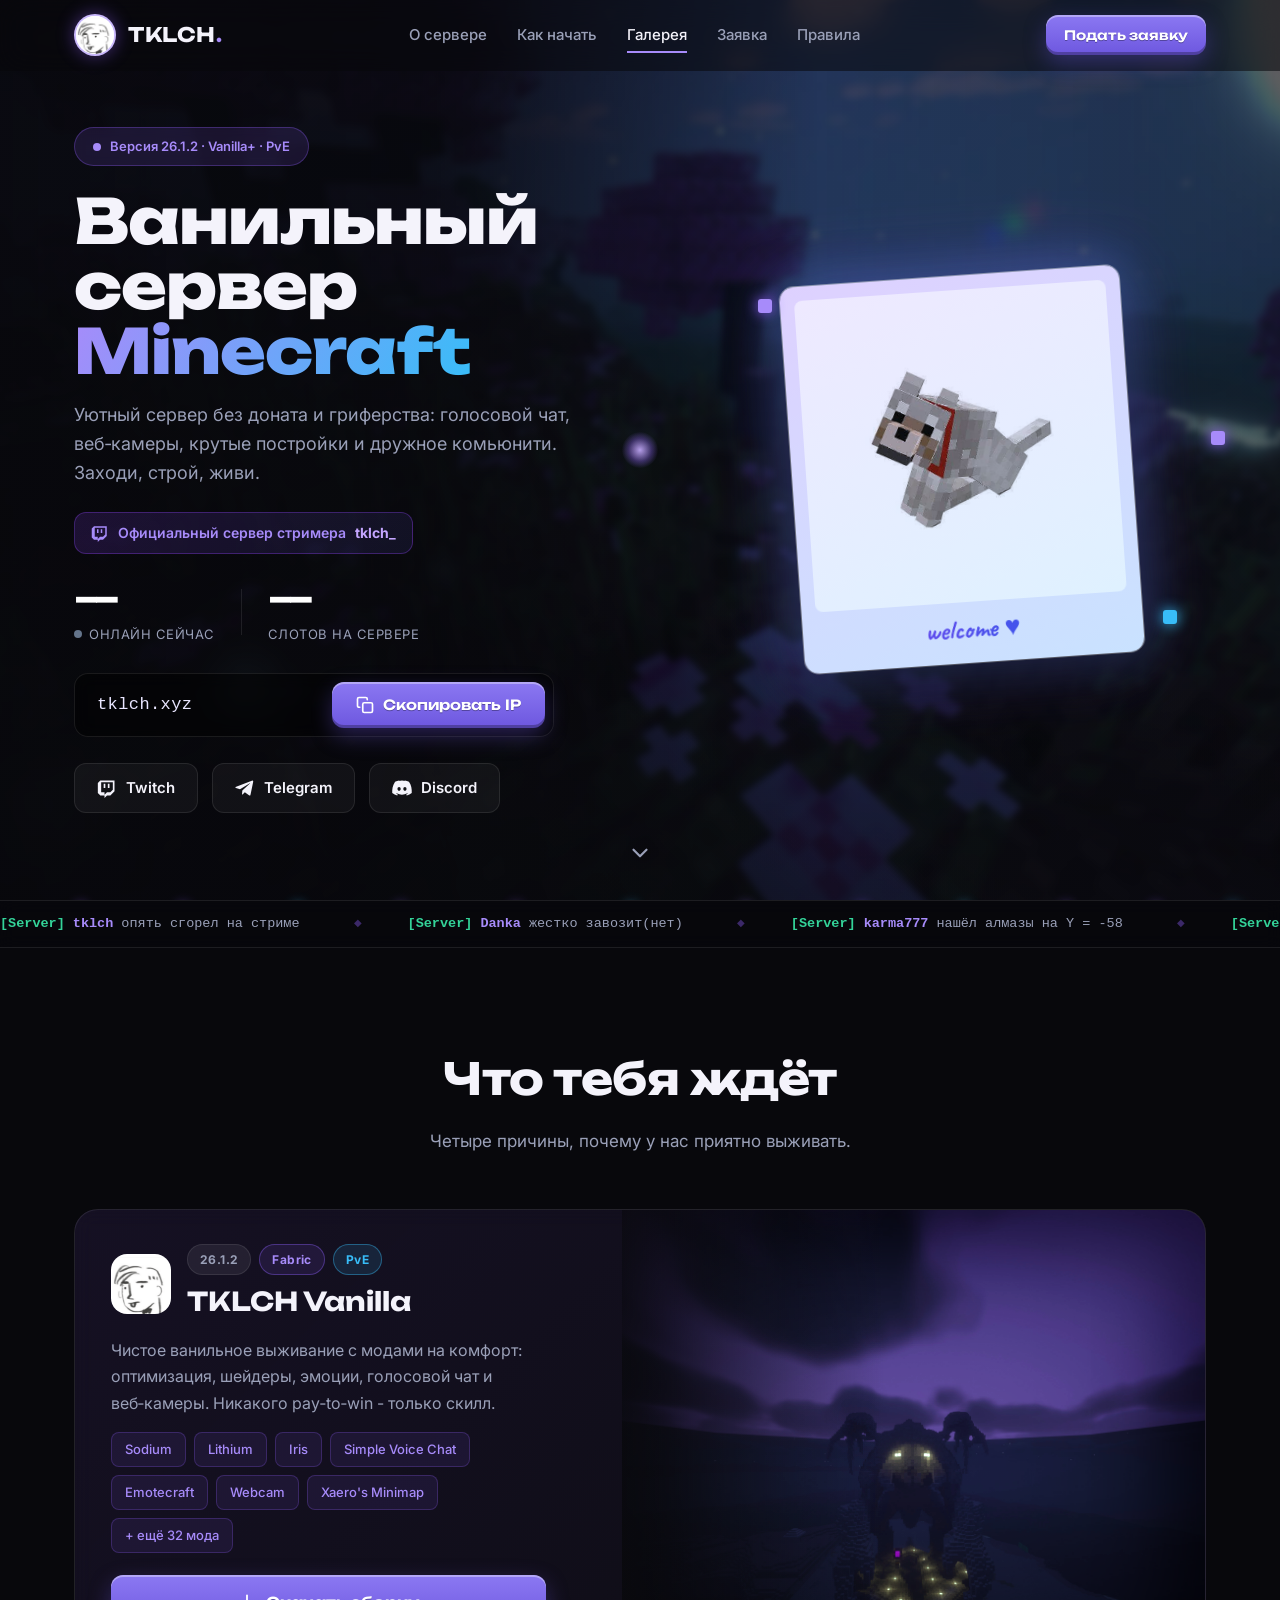
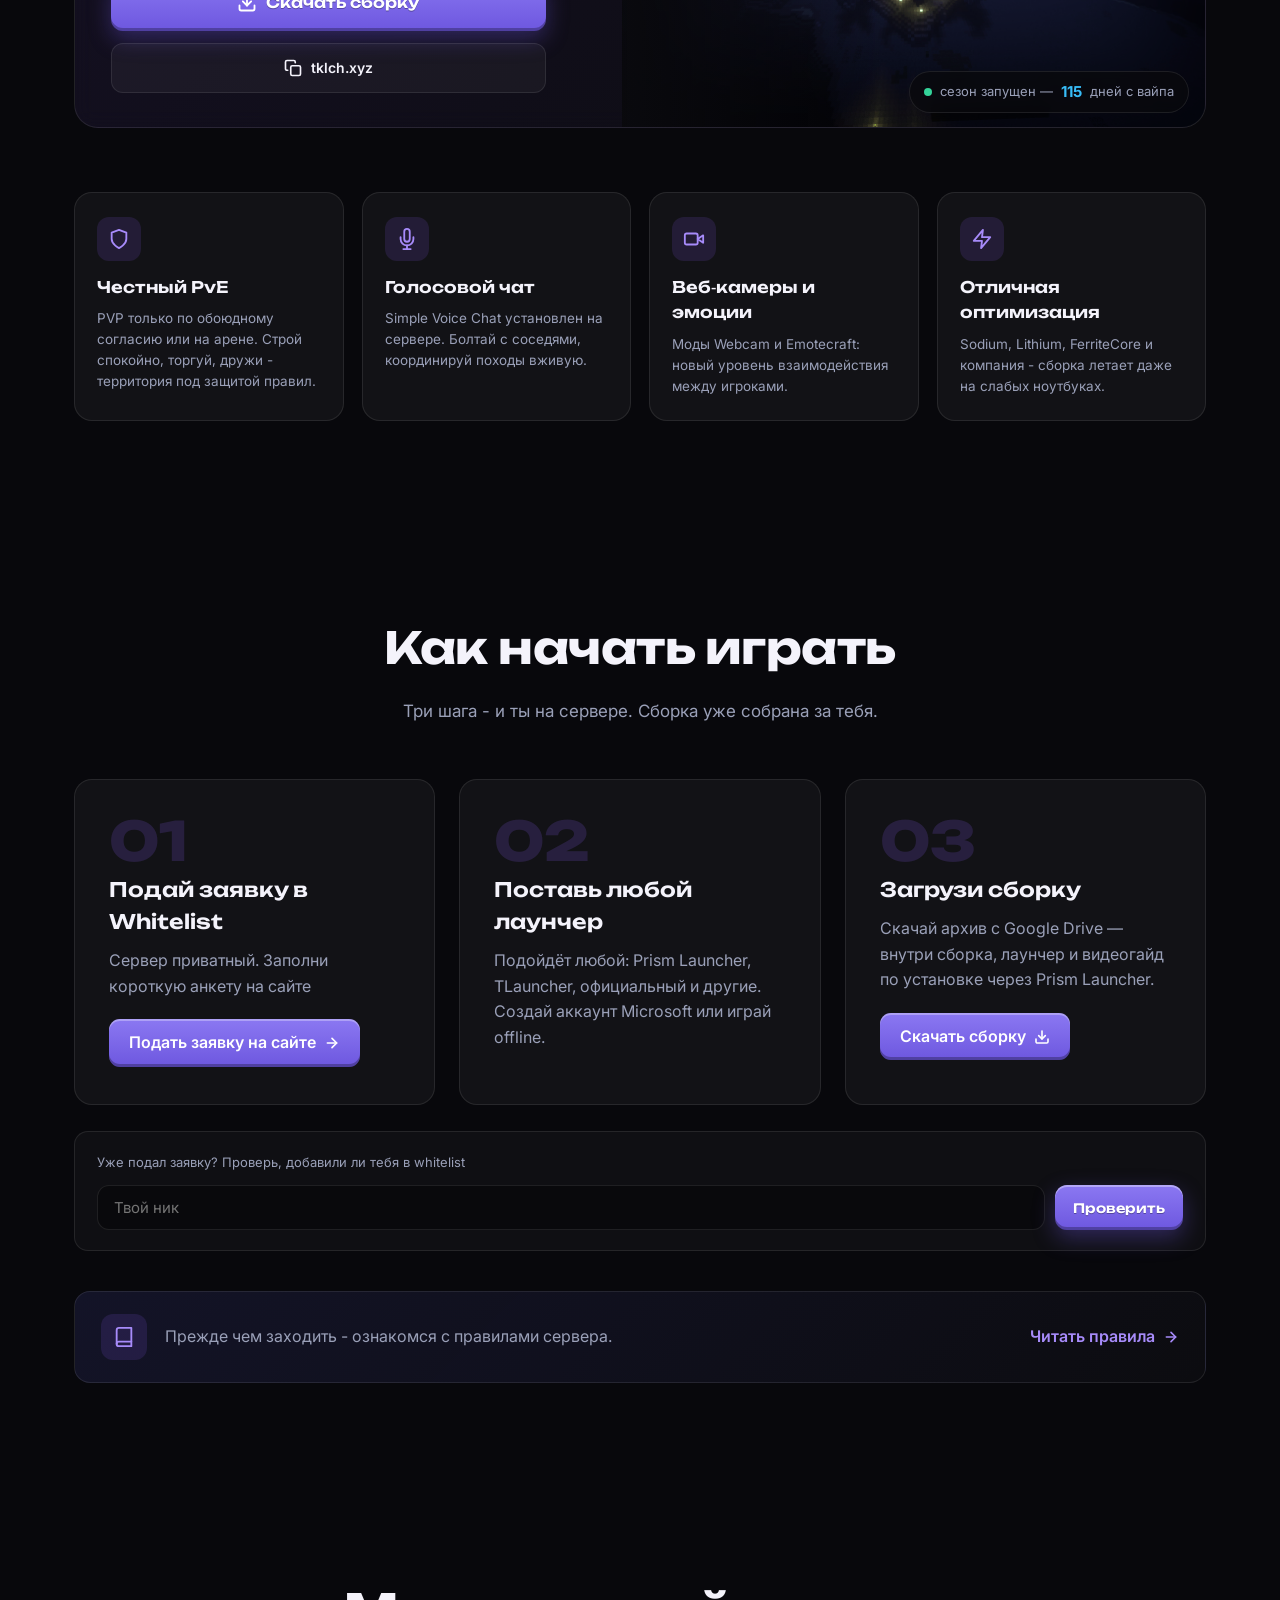
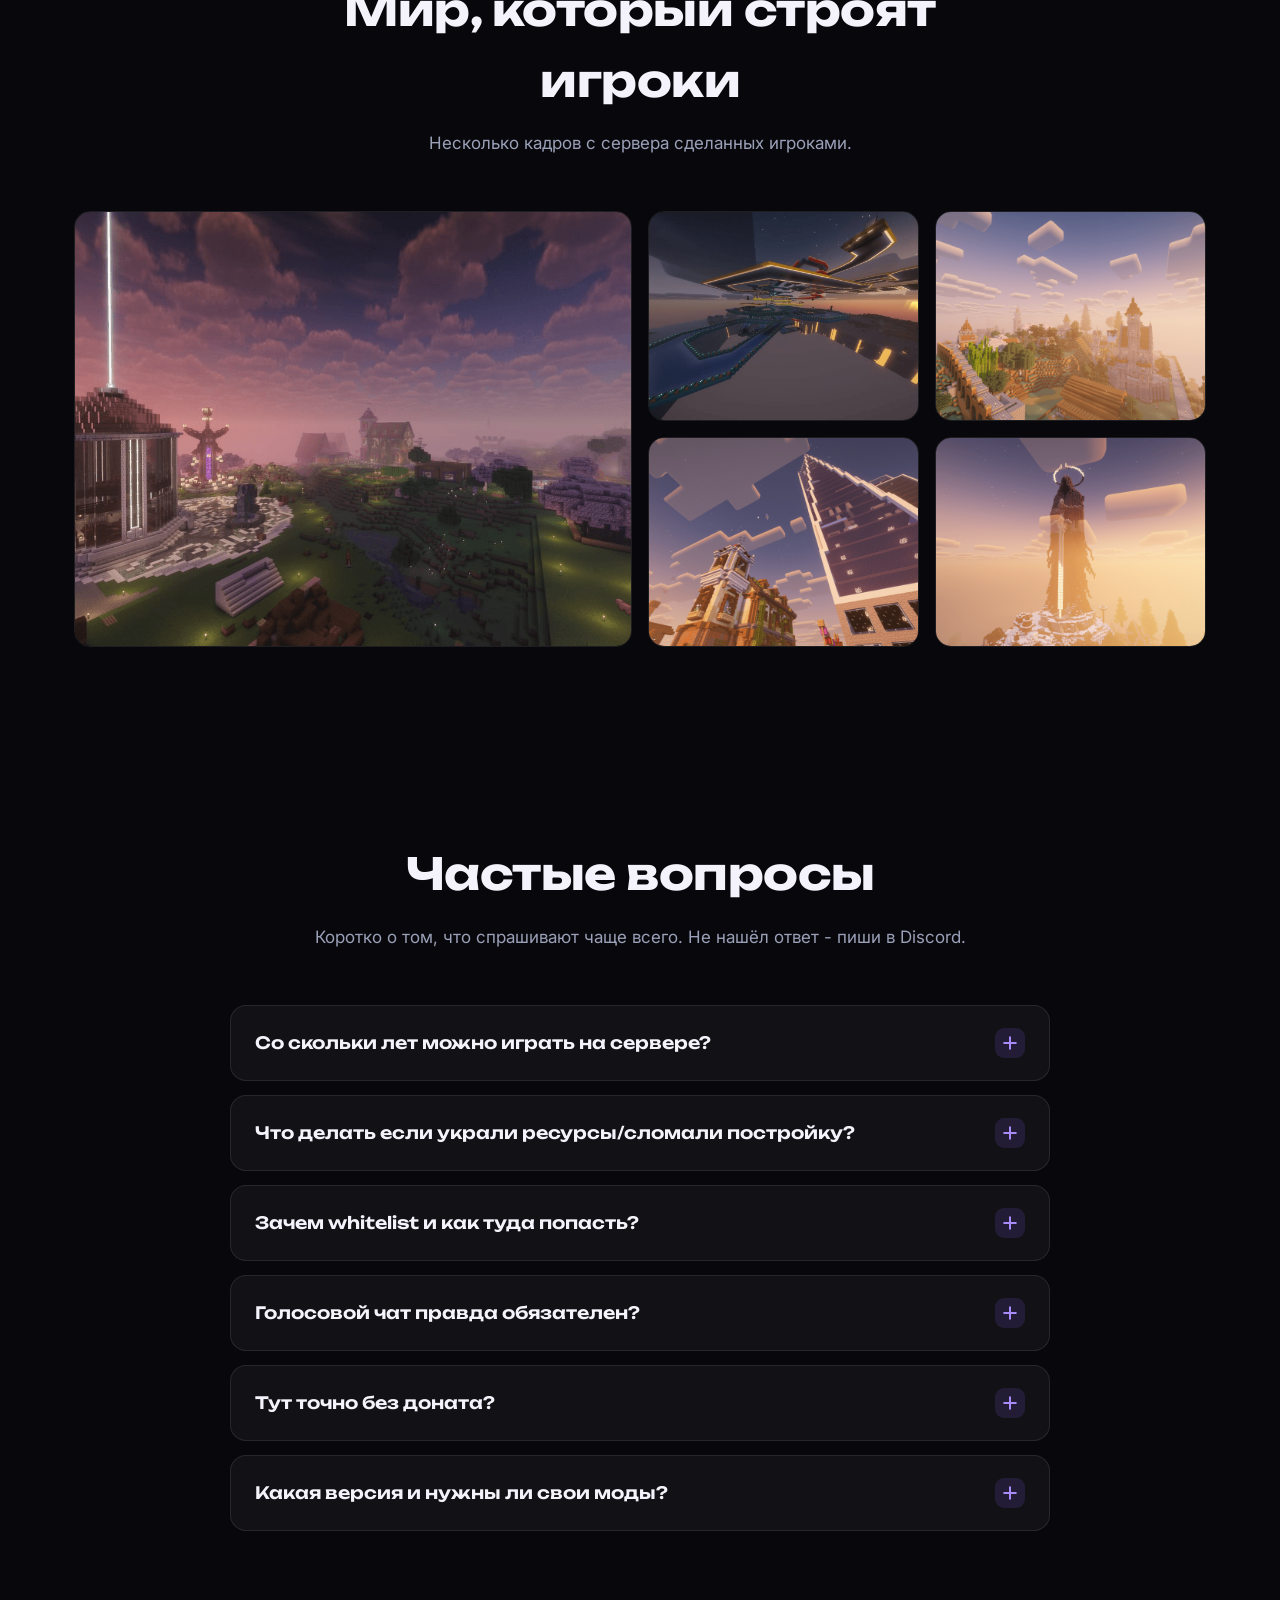
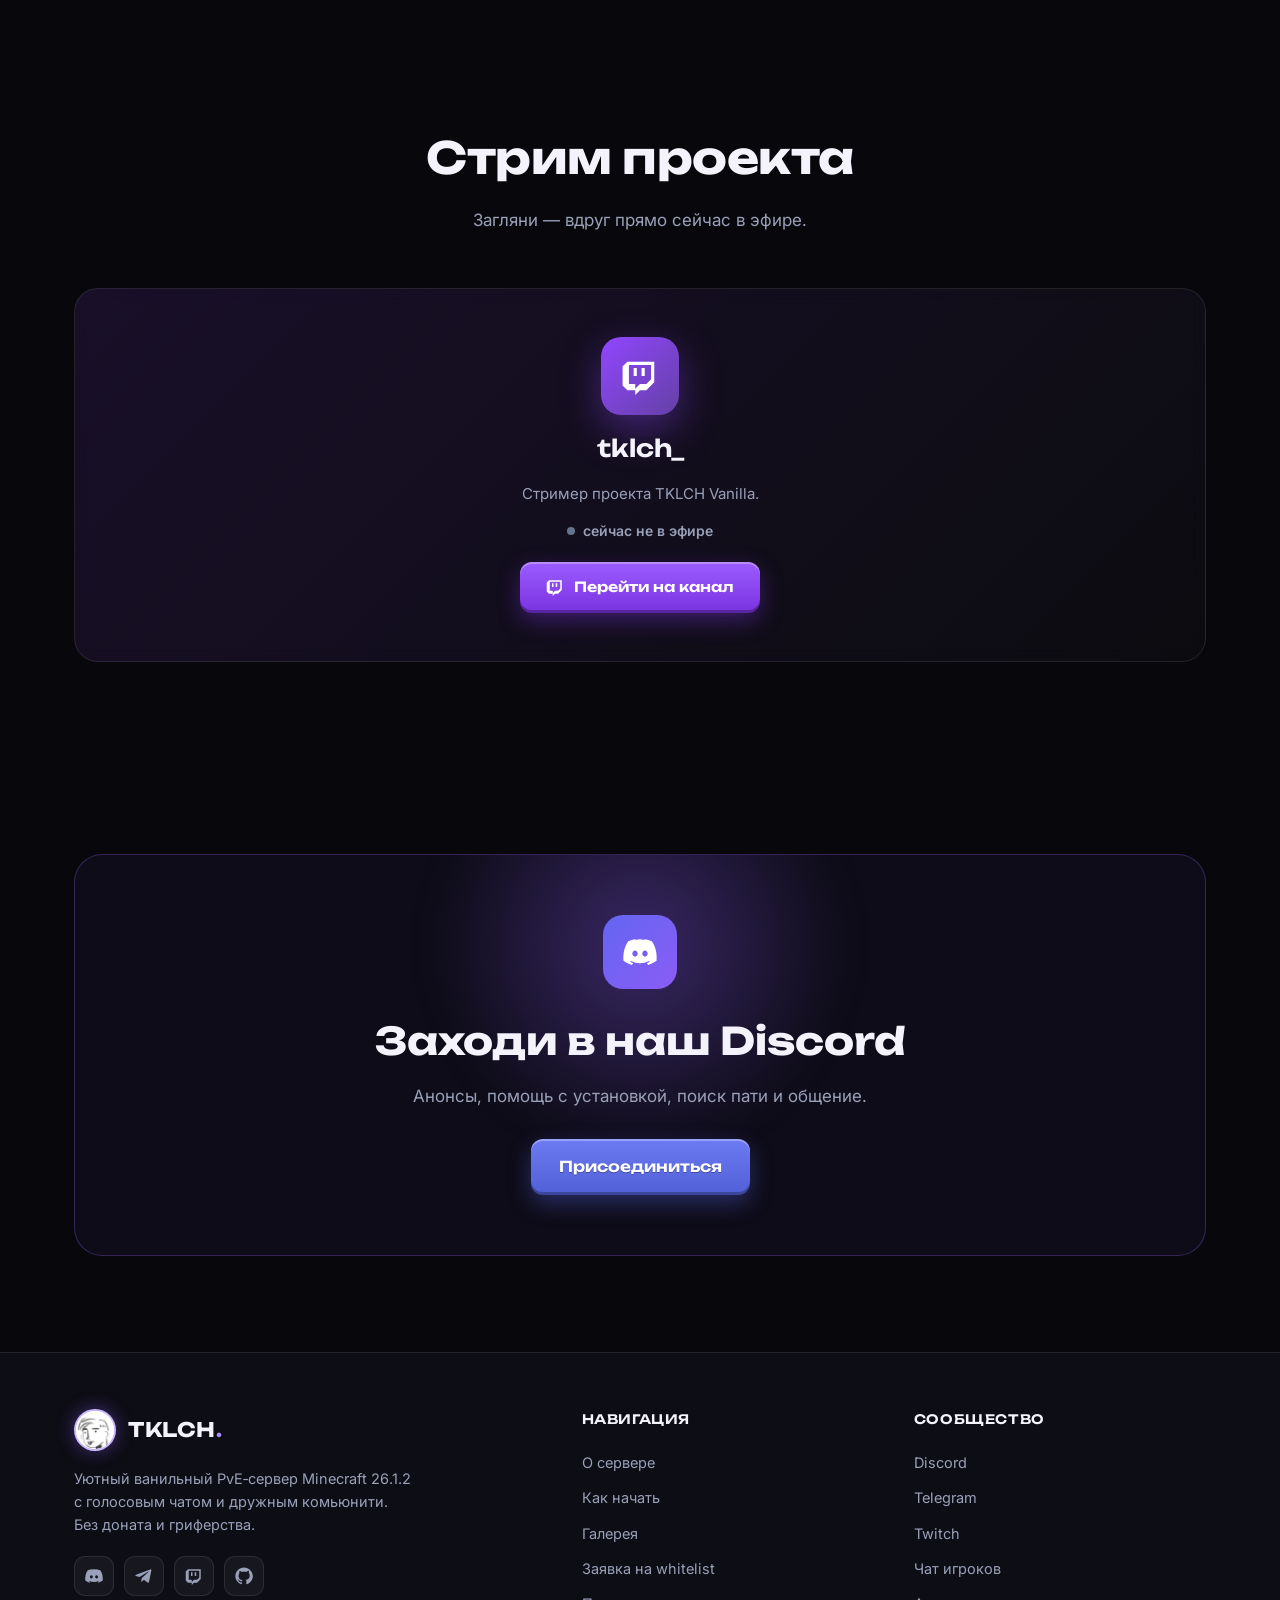
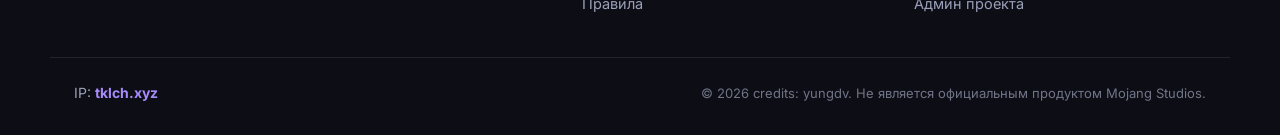
==== commit 1ff57bb1: "uvedi+404" ====
--- a/index.html
+++ b/index.html
@@ -31,7 +31,7 @@
 <link rel="preconnect" href="https://fonts.googleapis.com">
 <link rel="preconnect" href="https://fonts.gstatic.com" crossorigin>
 <link href="https://fonts.googleapis.com/css2?family=Unbounded:wght@400;600;700;800&family=Inter:wght@400;500;600;700&family=Caveat:wght@600;700&display=swap" rel="stylesheet">
-<link rel="stylesheet" href="css/style.css">
+<link rel="stylesheet" href="css/style.css?v=3'">
 </head>
 <body>
 
@@ -160,7 +160,7 @@
           <span>Xaero's Minimap</span><span>+ ещё 32 мода</span>
         </div>
         <div class="server-card__actions">
-          <a href="https://drive.google.com/file/d/1i9JUmZRvmYmpwLuEmgqyHtzspjOdquej/view?usp=sharing" class="mc-btn mc-btn--big" id="downloadBtn" target="_blank" rel="noopener">
+          <a href="https://drive.google.com/file/d/14Rjwup_rDupCfSTHDUY0St1__LvvJndy/view?usp=sharing" class="mc-btn mc-btn--big" id="downloadBtn" target="_blank" rel="noopener">
             <svg viewBox="0 0 24 24" width="20" height="20" fill="none" stroke="currentColor" stroke-width="2.2" stroke-linecap="round" stroke-linejoin="round"><path d="M21 15v4a2 2 0 0 1-2 2H5a2 2 0 0 1-2-2v-4"/><path d="M7 10l5 5 5-5"/><path d="M12 15V3"/></svg>
             Скачать сборку
           </a>
@@ -235,10 +235,19 @@
         <span class="step__n">03</span>
         <h3>Загрузи сборку</h3>
         <p>Скачай архив с Google Drive — внутри сборка, лаунчер и видеогайд по установке через Prism Launcher.</p>
-        <a class="step__link step__link--accent" href="https://drive.google.com/file/d/1i9JUmZRvmYmpwLuEmgqyHtzspjOdquej/view?usp=sharing" id="downloadBtn2" target="_blank" rel="noopener">Скачать сборку
+        <a class="step__link step__link--accent" href="https://drive.google.com/file/d/14Rjwup_rDupCfSTHDUY0St1__LvvJndy/view?usp=sharing" id="downloadBtn2" target="_blank" rel="noopener">Скачать сборку
           <svg viewBox="0 0 24 24" width="16" height="16" fill="none" stroke="currentColor" stroke-width="2.4" stroke-linecap="round" stroke-linejoin="round"><path d="M21 15v4a2 2 0 0 1-2 2H5a2 2 0 0 1-2-2v-4"/><path d="M7 10l5 5 5-5"/><path d="M12 15V3"/></svg>
         </a>
       </article>
+    </div>
+
+    <div class="wl-check reveal">
+      <span class="wl-check__cap">Уже подал заявку? Проверь, добавили ли тебя в whitelist</span>
+      <div class="wl-check__box">
+        <input type="text" id="wlNick" placeholder="Твой ник" maxlength="16" autocomplete="off">
+        <button class="mc-btn mc-btn--sm" id="wlBtn" type="button">Проверить</button>
+      </div>
+      <p class="wl-check__res" id="wlRes" hidden></p>
     </div>
 
     <a href="rules.html" class="rules-teaser reveal">
@@ -420,6 +429,6 @@
   <span>IP скопирован!</span>
 </div>
 
-<script src="js/main.js"></script>
+<script src="js/main.js?v=3'"></script>
 </body>
 </html>
--- a/css/style.css
+++ b/css/style.css
@@ -641,4 +641,17 @@
   .rule-section{padding:20px 16px}
   .rule-section__title{font-size:19px}
   .appeal-hero{padding:120px 0 20px}
-}+}
+.online-names{max-height:150px;overflow-y:auto;padding-right:6px;scrollbar-width:thin;scrollbar-color:rgba(139,92,246,.4) transparent}
+.online-names::-webkit-scrollbar{width:6px}
+.online-names::-webkit-scrollbar-track{background:transparent}
+.online-names::-webkit-scrollbar-thumb{background:rgba(139,92,246,.35);border-radius:3px}
+.wl-check{margin-top:26px;padding:20px 22px;border:1px solid var(--border);border-radius:14px;background:rgba(255,255,255,.03)}
+.wl-check__cap{display:block;font-size:13px;color:var(--muted);margin-bottom:12px}
+.wl-check__box{display:flex;gap:10px;flex-wrap:wrap}
+.wl-check__box input{flex:1;min-width:180px;font-family:'Inter',sans-serif;font-size:15px;color:var(--text);background:rgba(0,0,0,.35);border:1px solid var(--border);border-radius:12px;padding:12px 16px}
+.wl-check__box input:focus{outline:none;border-color:var(--violet-2);box-shadow:0 0 0 3px rgba(139,92,246,.18)}
+.wl-check__res{margin-top:12px;font-size:14px;font-weight:600}
+.wl-check__res.ok{color:var(--green)}
+.wl-check__res.no{color:var(--muted)}
+.field__hint a{color:var(--violet-2);text-decoration:underline}
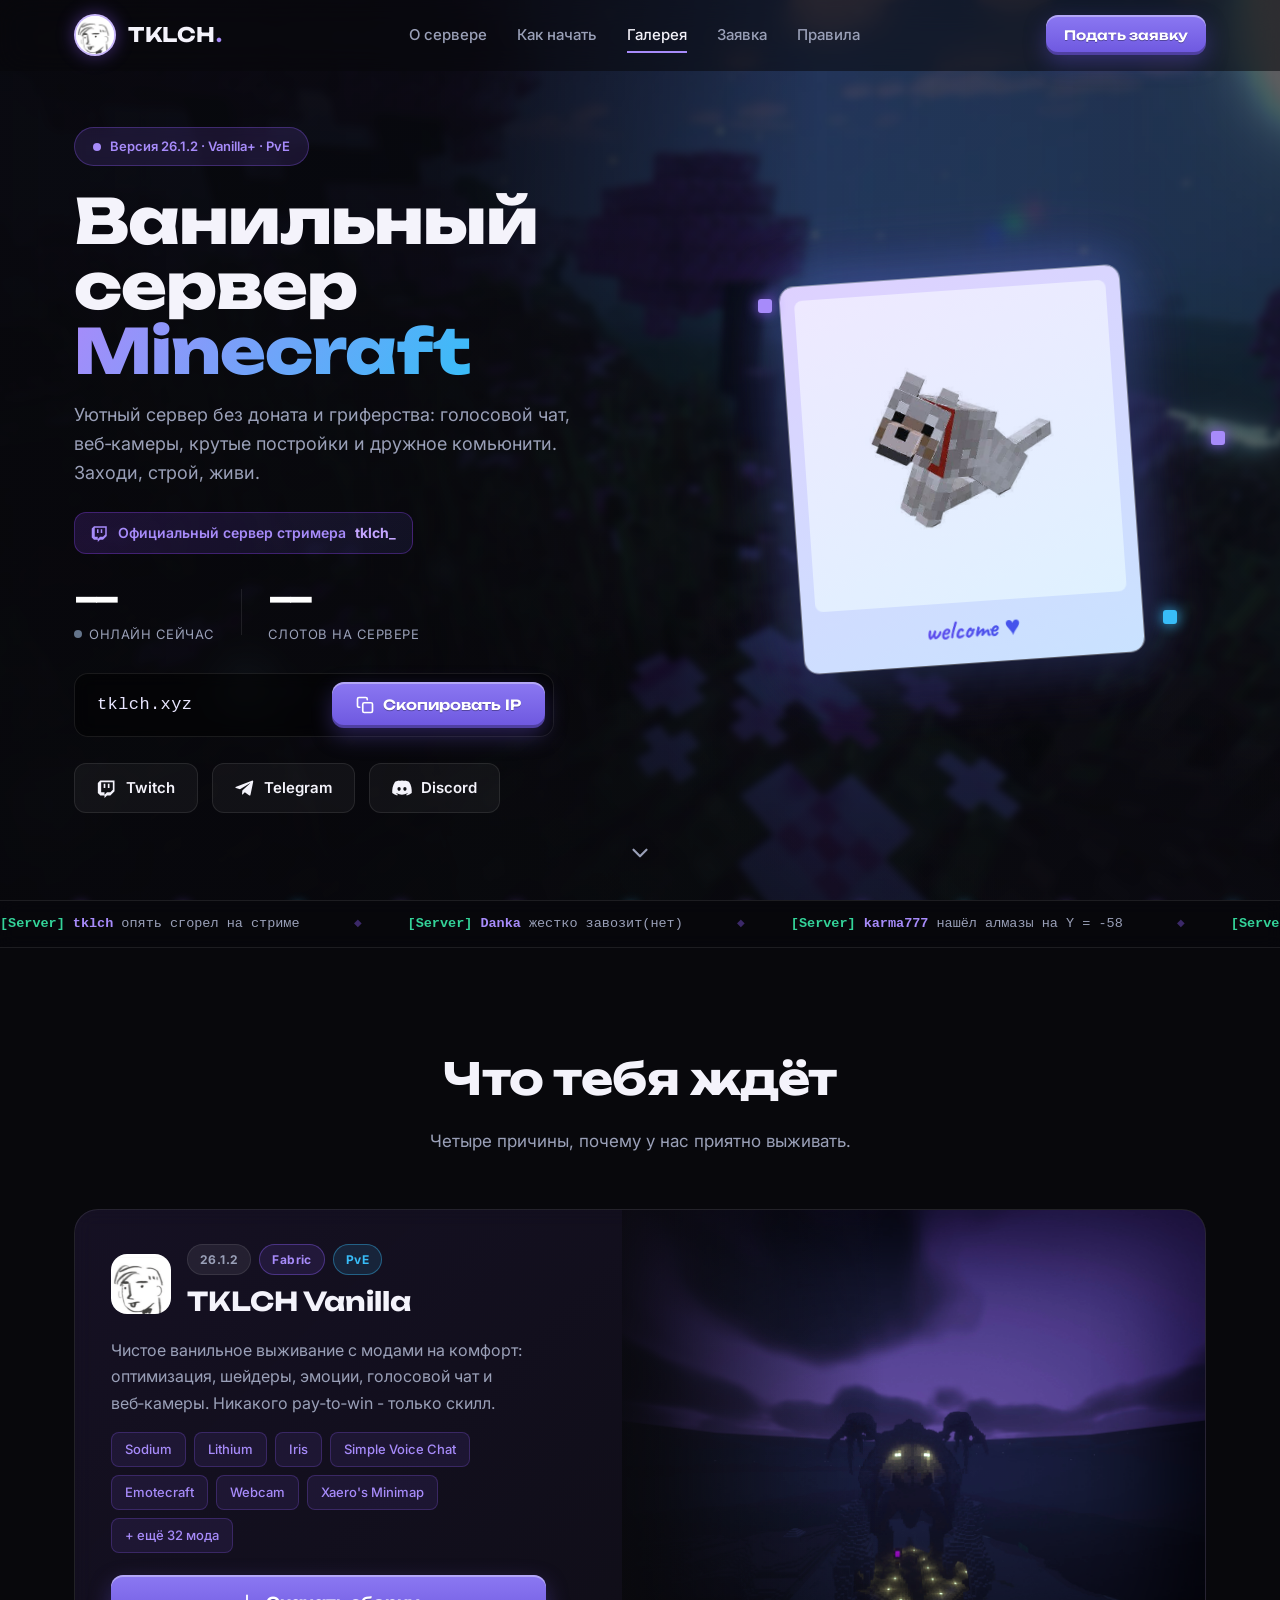
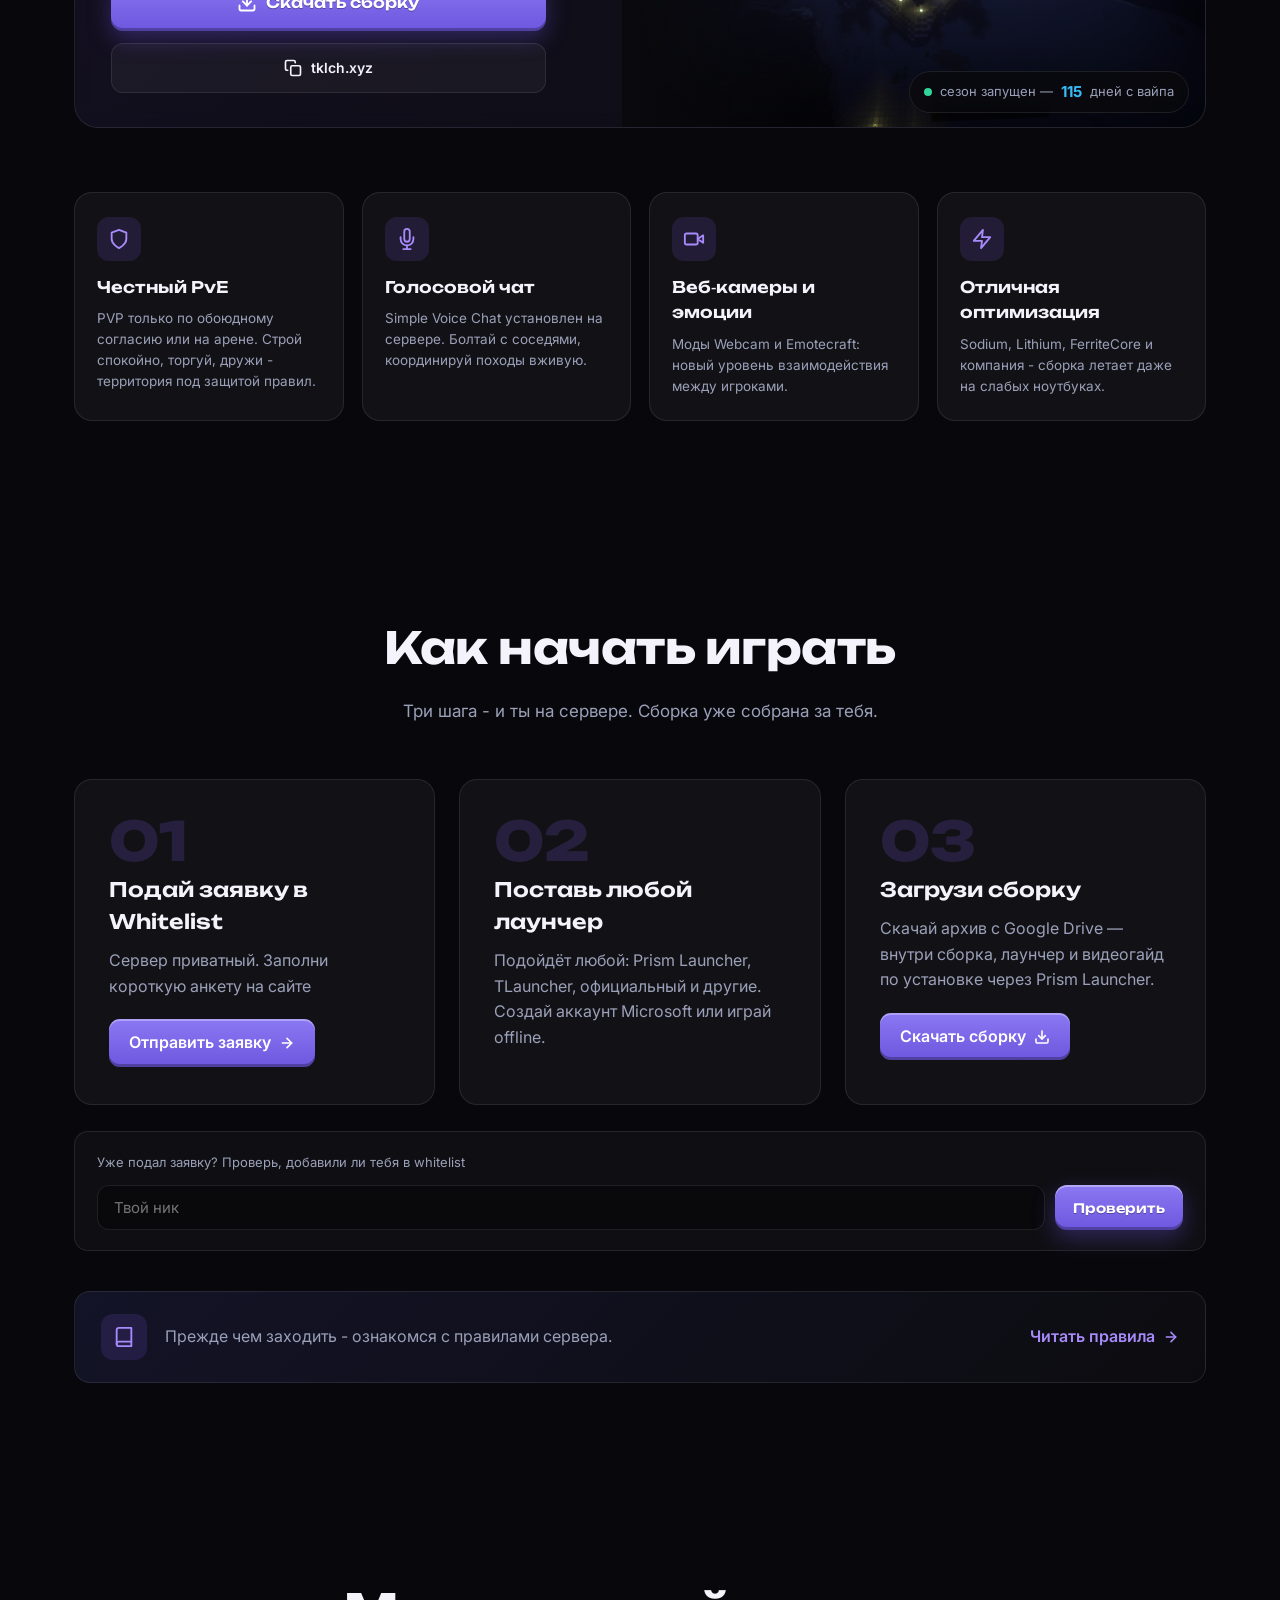
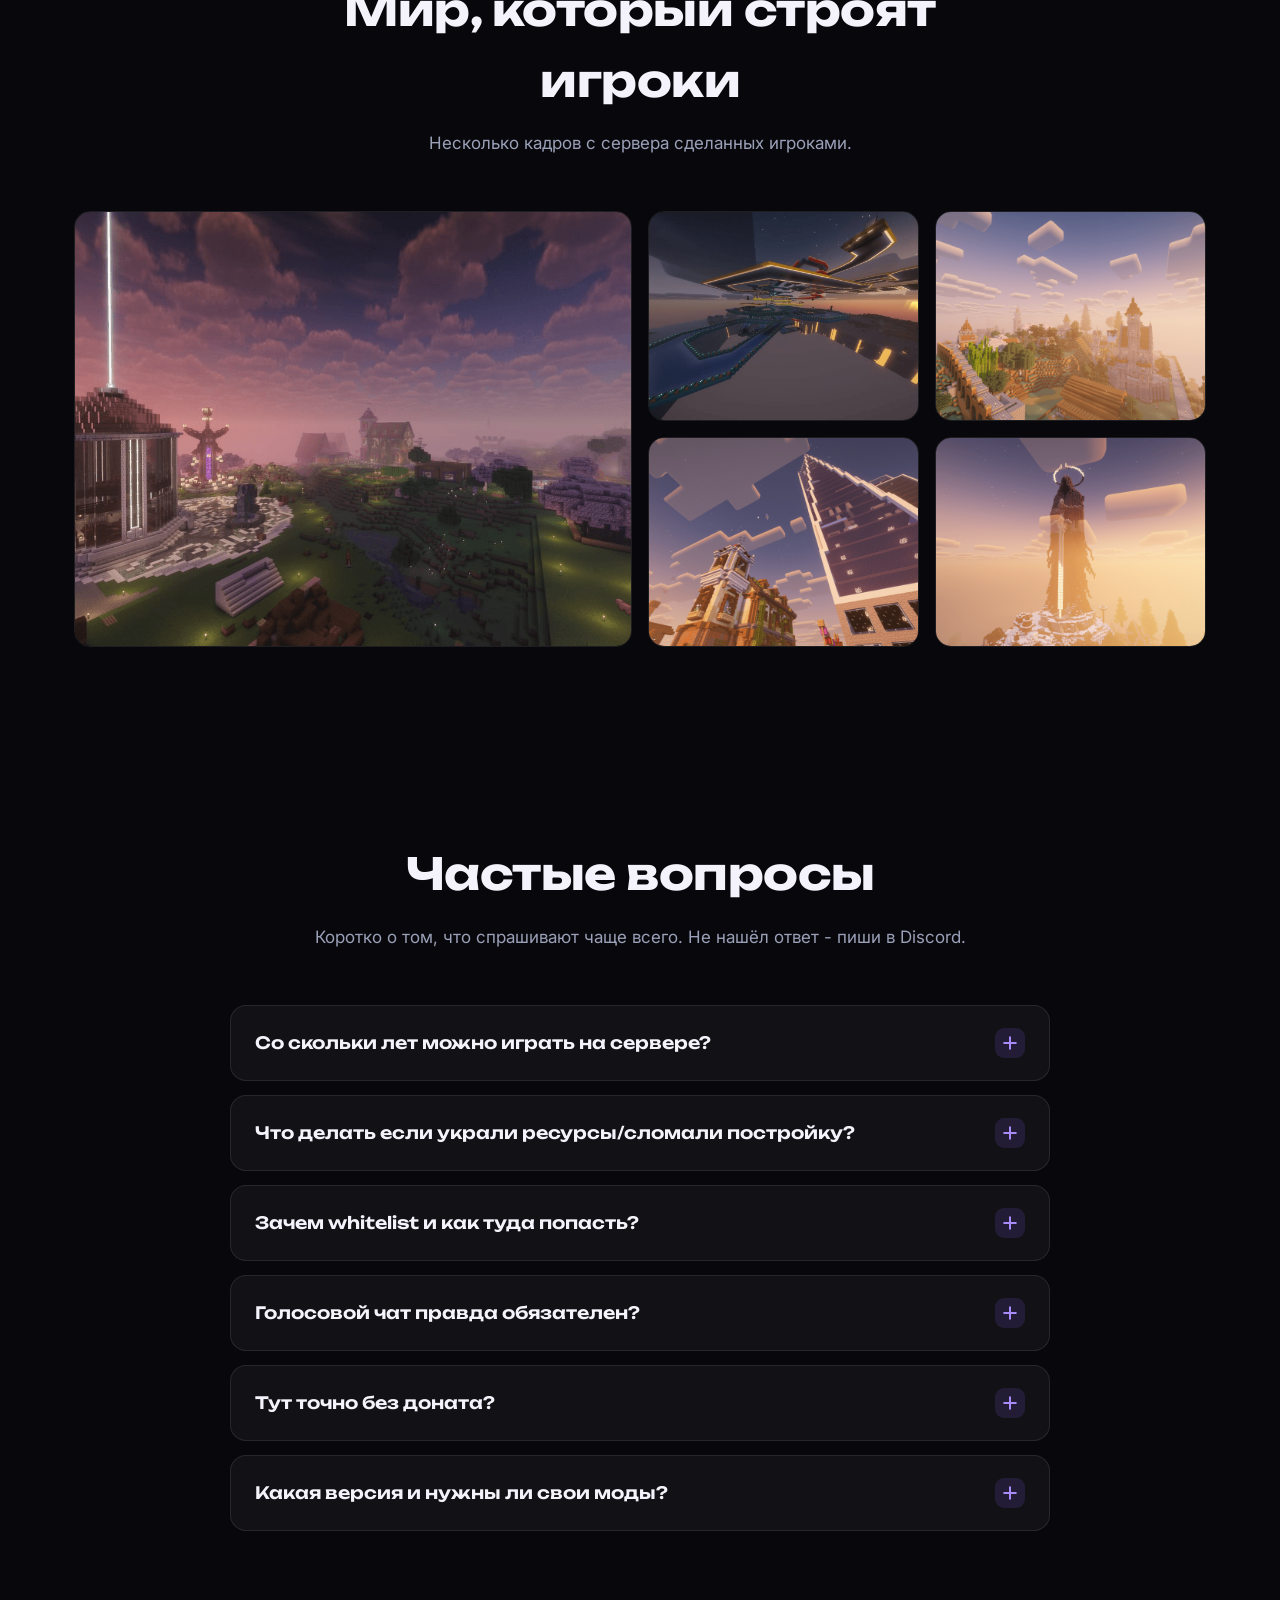
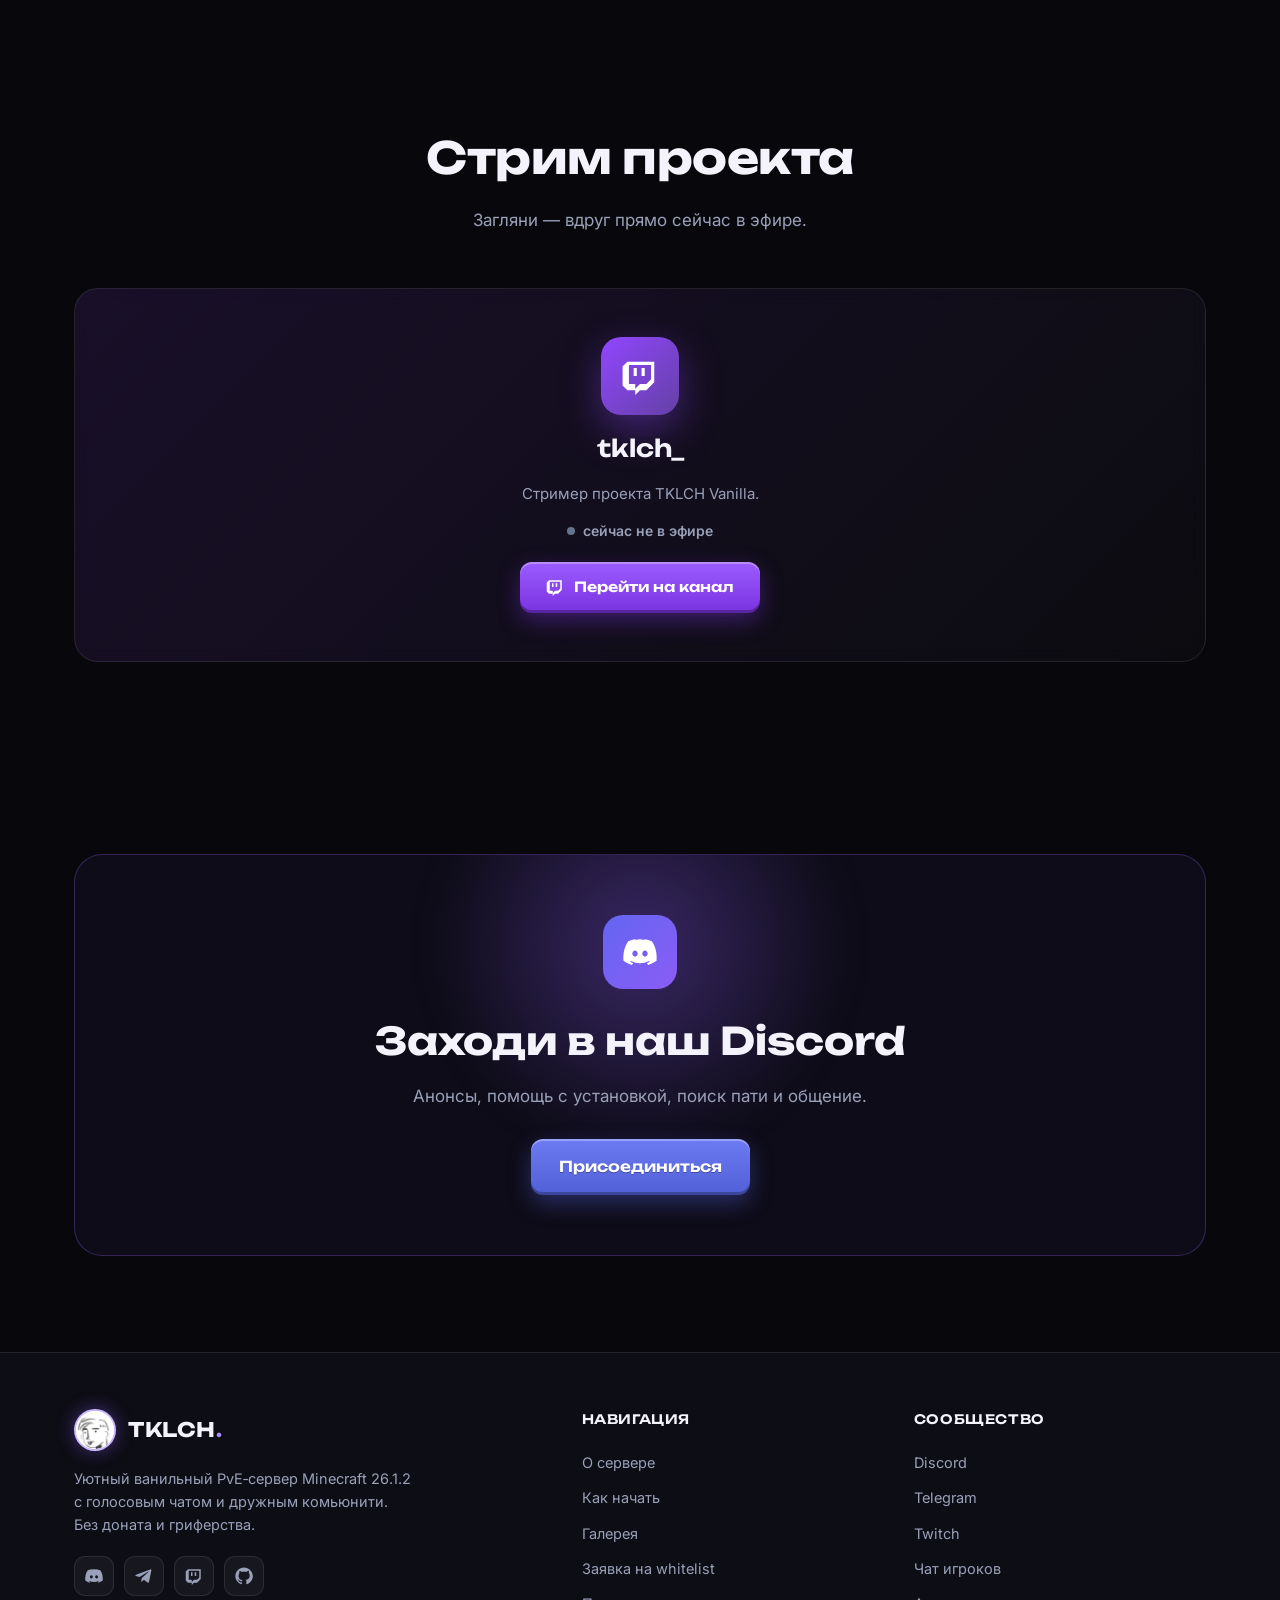
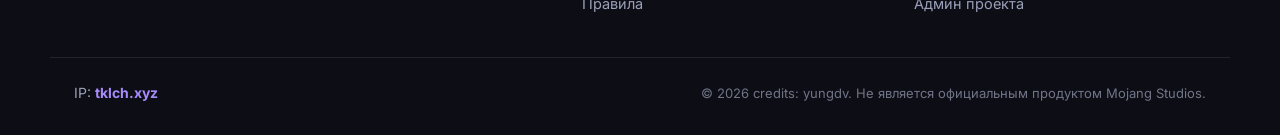
==== commit 78fc3473: "go" ====
--- a/index.html
+++ b/index.html
@@ -31,7 +31,7 @@
 <link rel="preconnect" href="https://fonts.googleapis.com">
 <link rel="preconnect" href="https://fonts.gstatic.com" crossorigin>
 <link href="https://fonts.googleapis.com/css2?family=Unbounded:wght@400;600;700;800&family=Inter:wght@400;500;600;700&family=Caveat:wght@600;700&display=swap" rel="stylesheet">
-<link rel="stylesheet" href="css/style.css?v=3'">
+<link rel="stylesheet" href="css/style.css?v=5">
 </head>
 <body>
 
@@ -76,7 +76,7 @@
 
       <div class="stats">
         <div class="stat">
-          <span class="stat__num" id="playersOnline">—</span>
+          <span class="stat__num loading" id="playersOnline">…</span>
           <span class="stat__label"><span class="dot dot--check" title="не удалось получить статус"></span> онлайн сейчас</span>
         </div>
         <div class="stat__div"></div>
@@ -222,7 +222,7 @@
         <span class="step__n">01</span>
         <h3>Подай заявку в Whitelist</h3>
         <p>Сервер приватный. Заполни короткую анкету на сайте</p>
-        <a class="step__link step__link--accent" href="appeal.html">Подать заявку на сайте
+        <a class="step__link step__link--accent" href="appeal.html">Отправить заявку
           <svg viewBox="0 0 24 24" width="16" height="16" fill="none" stroke="currentColor" stroke-width="2.4" stroke-linecap="round" stroke-linejoin="round"><path d="M5 12h14"/><path d="m12 5 7 7-7 7"/></svg>
         </a>
       </article>
@@ -429,6 +429,19 @@
   <span>IP скопирован!</span>
 </div>
 
-<script src="js/main.js?v=3'"></script>
+<script src="js/main.js?v=5"></script>
+<!-- Yandex.Metrika counter -->
+<script type="text/javascript">
+    (function(m,e,t,r,i,k,a){
+        m[i]=m[i]||function(){(m[i].a=m[i].a||[]).push(arguments)};
+        m[i].l=1*new Date();
+        for (var j = 0; j < document.scripts.length; j++) {if (document.scripts[j].src === r) { return; }}
+        k=e.createElement(t),a=e.getElementsByTagName(t)[0],k.async=1,k.src=r,a.parentNode.insertBefore(k,a)
+    })(window, document,'script','https://mc.yandex.ru/metrika/tag.js?id=111629696', 'ym');
+
+    ym(111629696, 'init', {ssr:true, clickmap:true, ecommerce:"dataLayer", referrer: document.referrer, url: location.href, accurateTrackBounce:true, trackLinks:true});
+</script>
+<noscript><div><img src="https://mc.yandex.ru/watch/111629696" style="position:absolute; left:-9999px;" alt="" /></div></noscript>
+<!-- /Yandex.Metrika counter -->
 </body>
 </html>
--- a/css/style.css
+++ b/css/style.css
@@ -654,4 +654,7 @@
 .wl-check__res{margin-top:12px;font-size:14px;font-weight:600}
 .wl-check__res.ok{color:var(--green)}
 .wl-check__res.no{color:var(--muted)}
-.field__hint a{color:var(--violet-2);text-decoration:underline}+.field__hint a{color:var(--violet-2);text-decoration:underline}
+.stat__num.loading{animation:pulseCheck 1.2s ease-in-out infinite;color:var(--muted)}
+.dl-hint{font-size:12px;color:var(--muted);margin-top:2px}
+.about-seo{max-width:900px;margin:34px auto 0;color:var(--muted);font-size:14.5px;line-height:1.7;text-align:center}
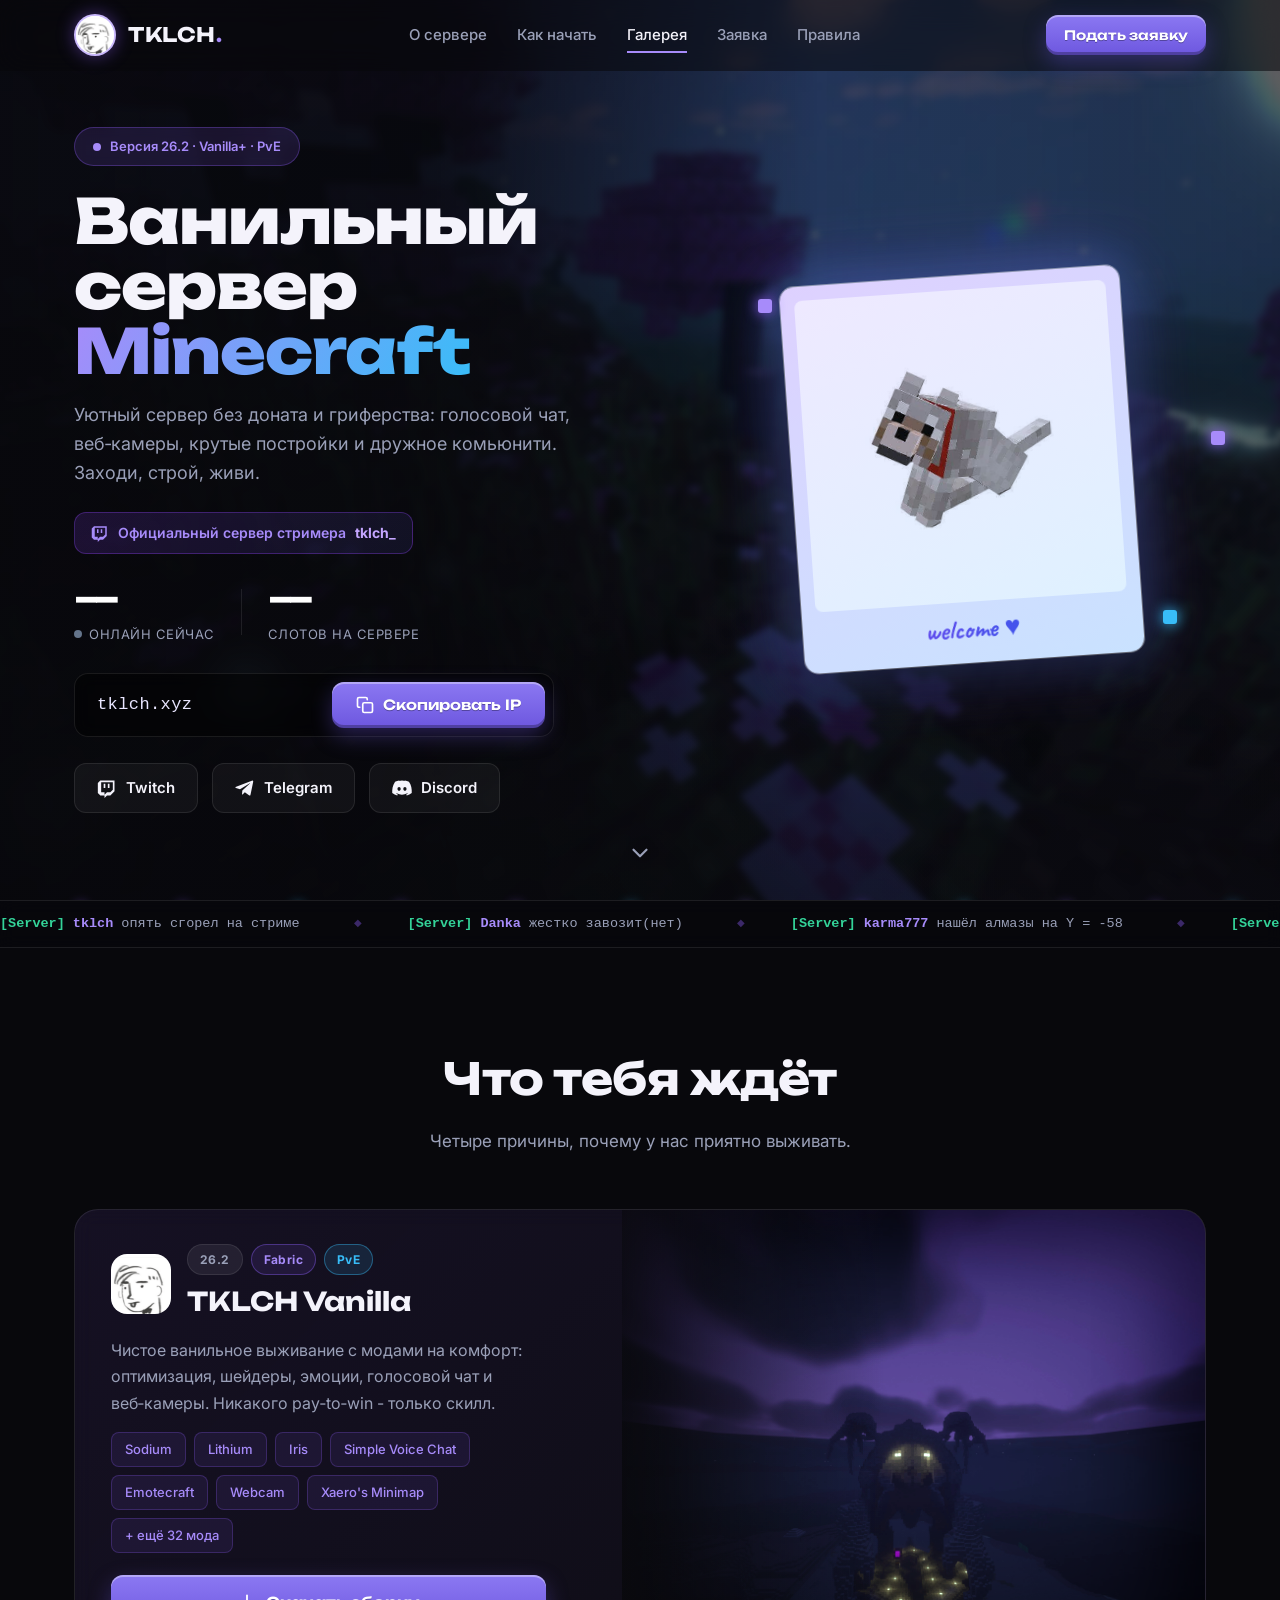
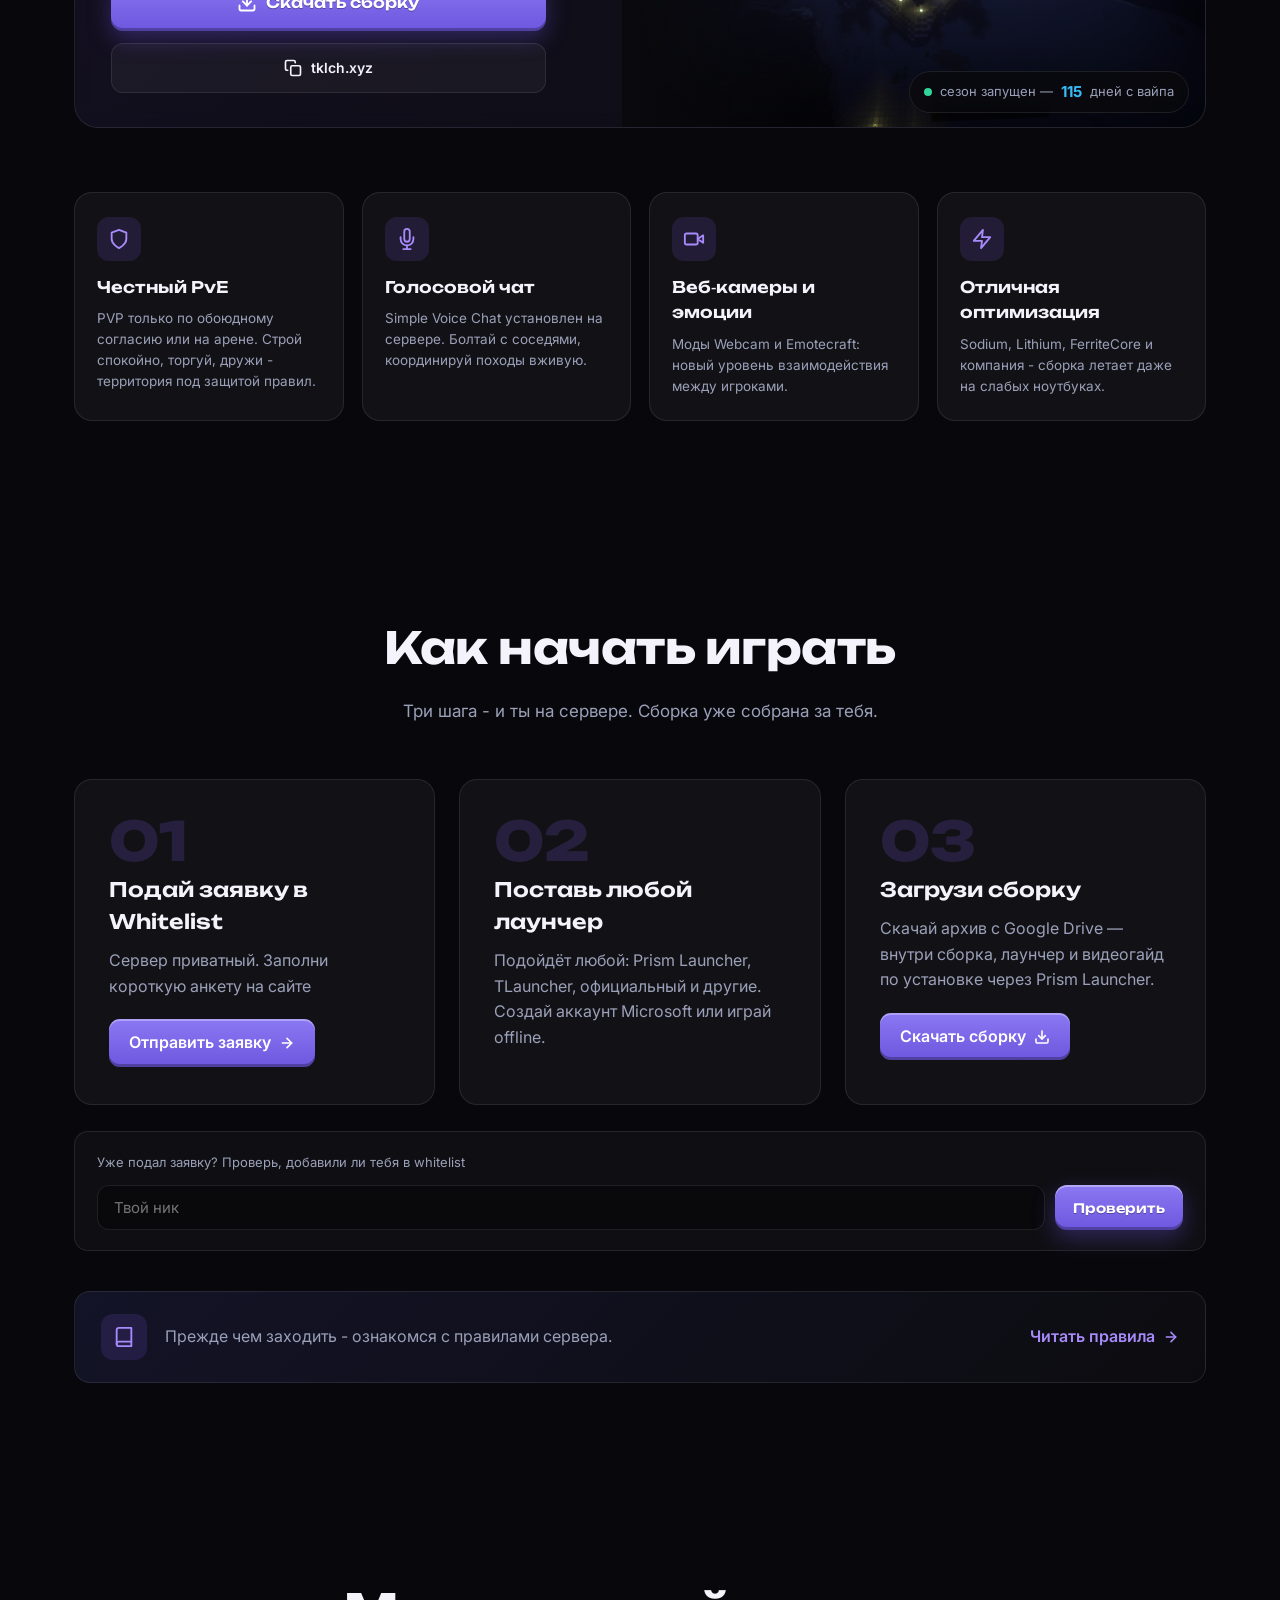
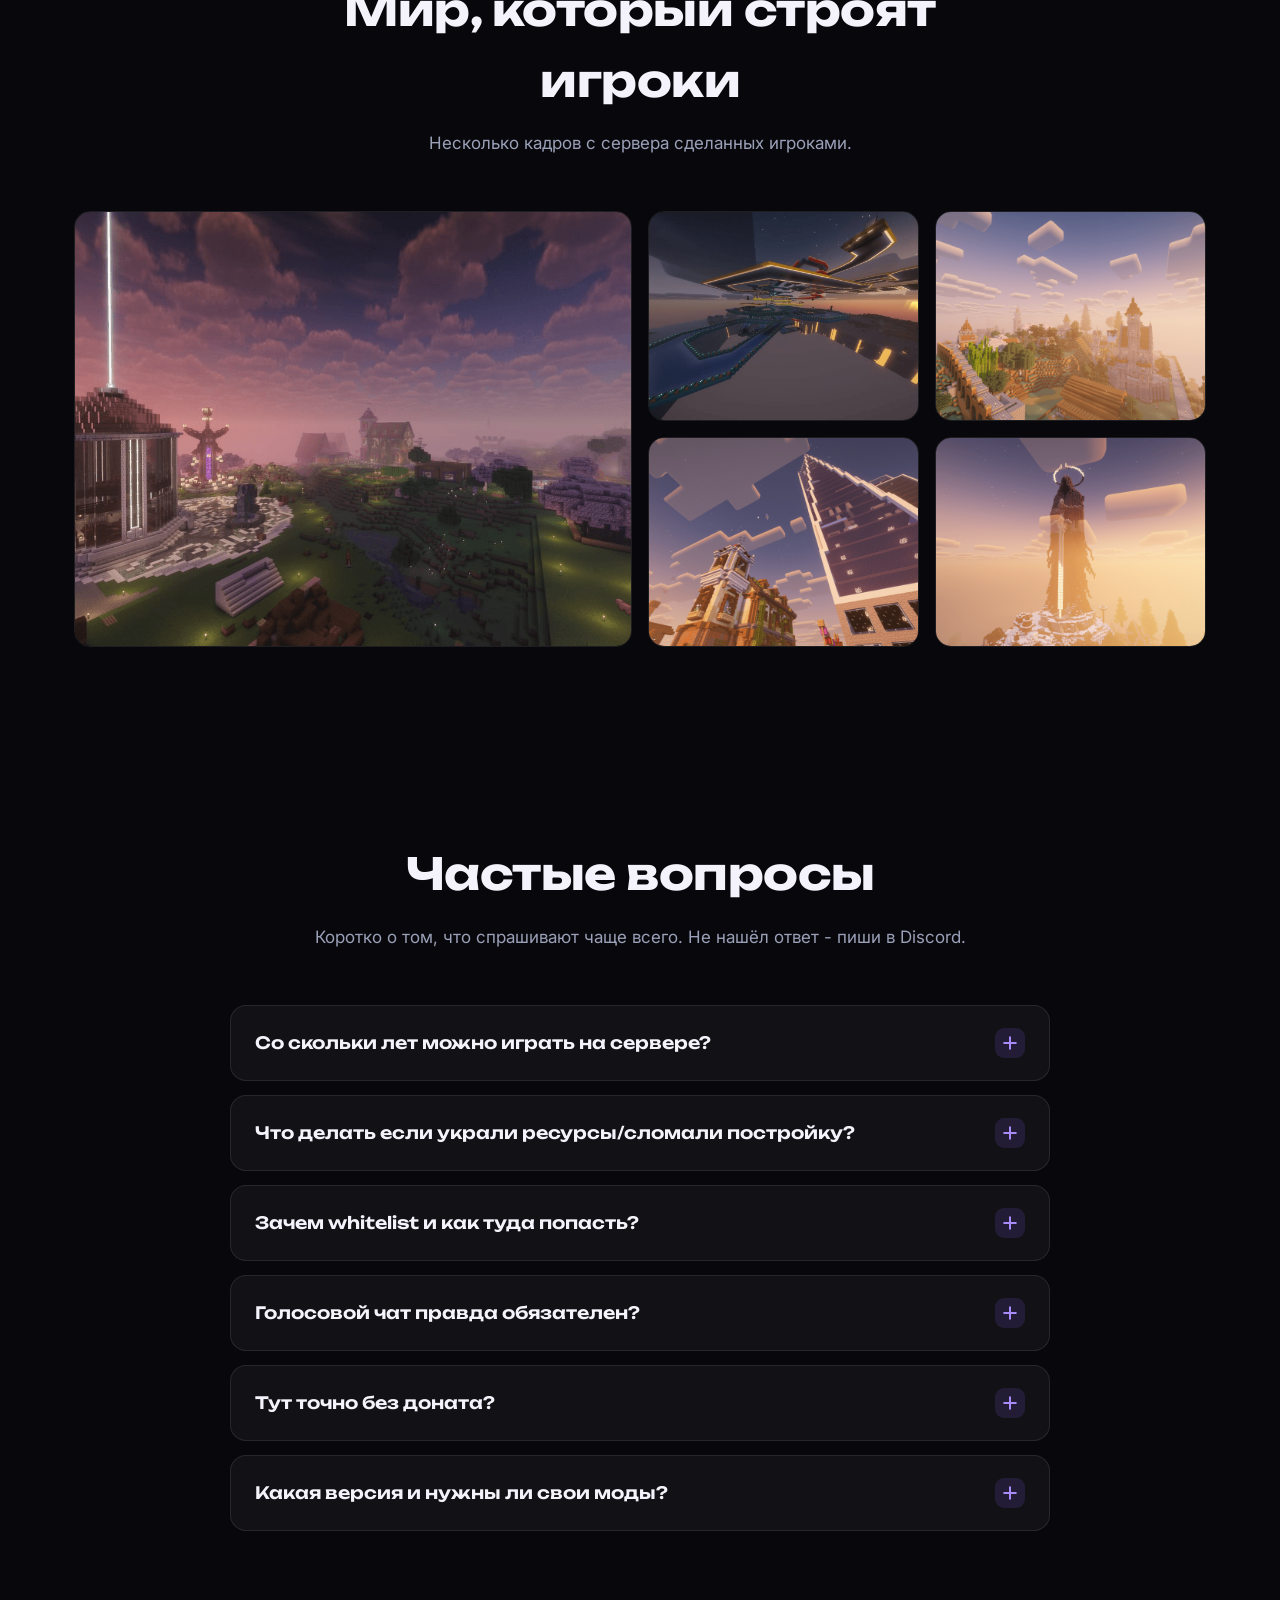
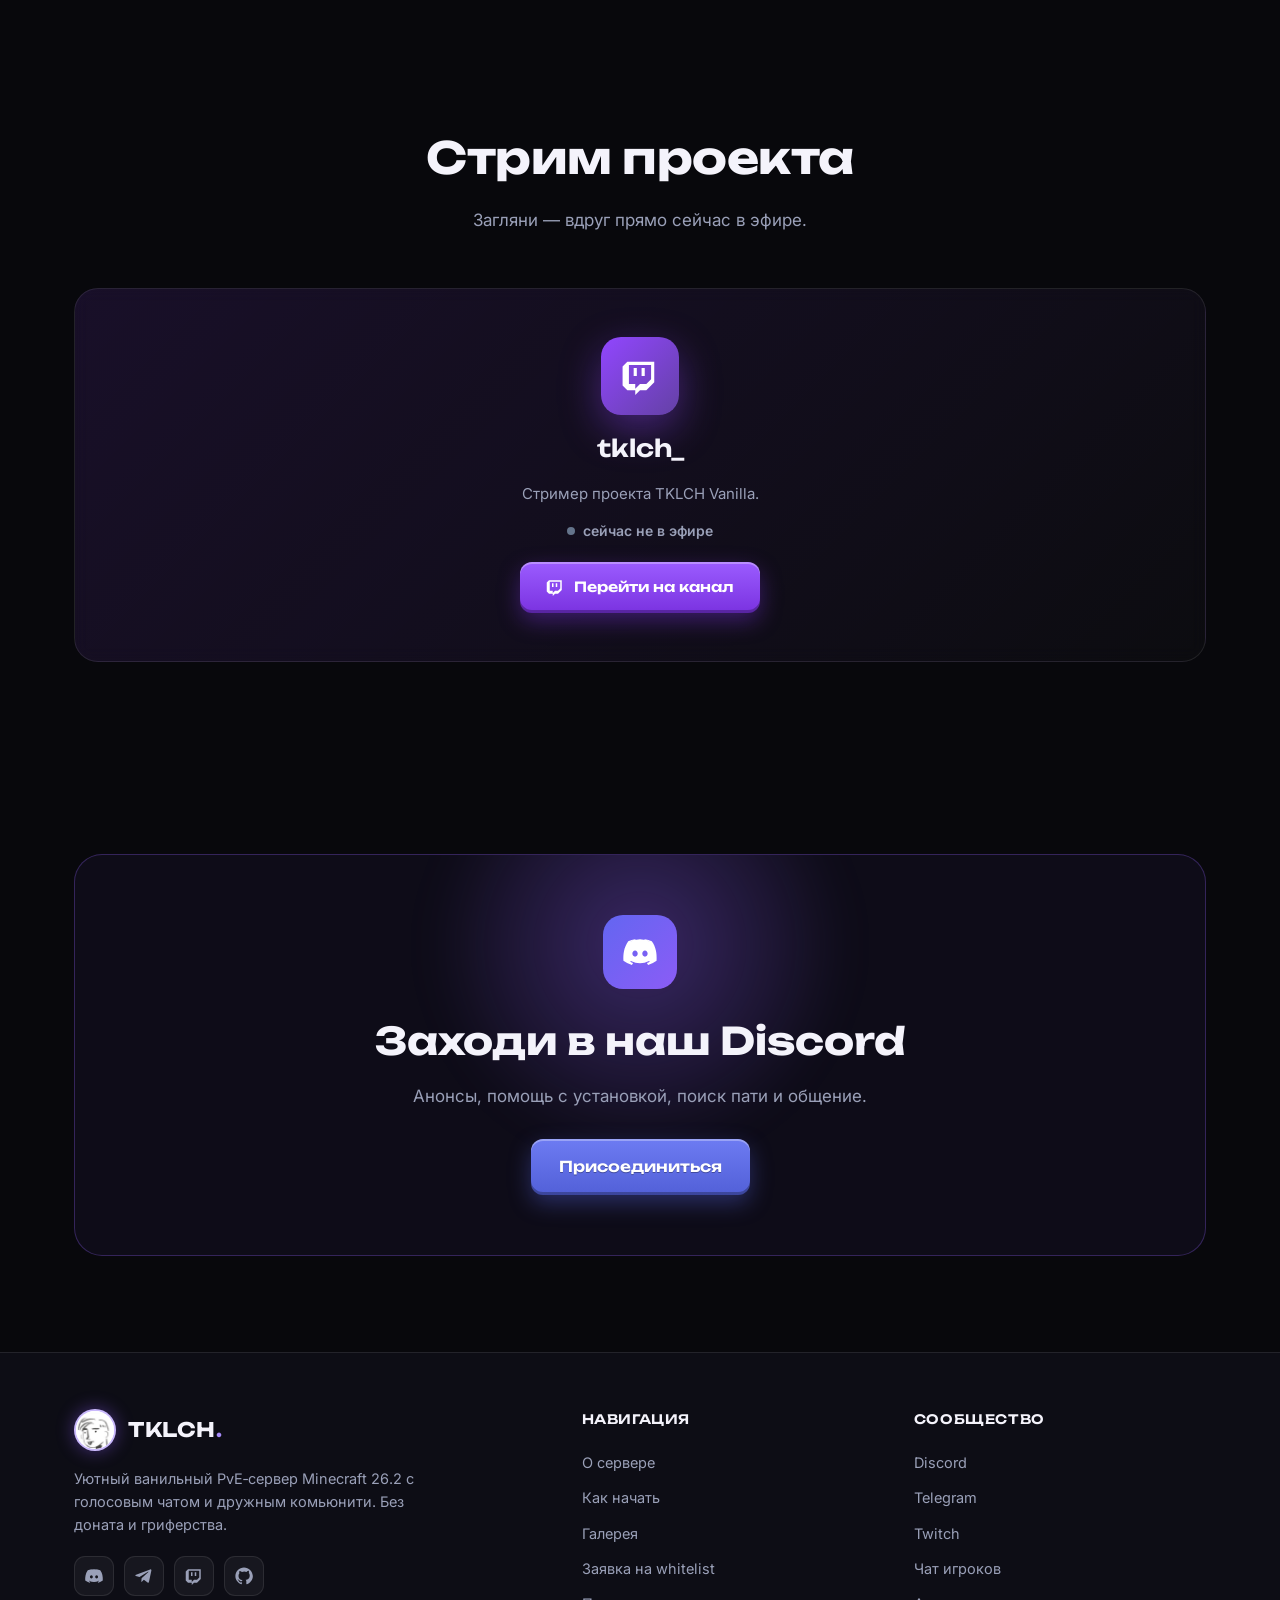
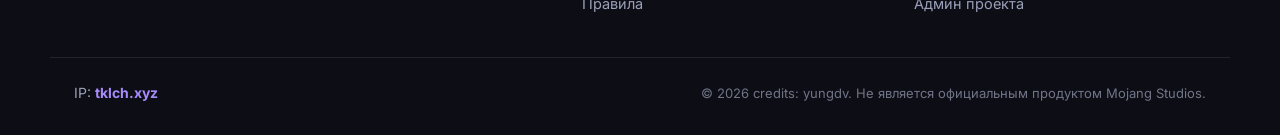
==== commit bff0a507: "new version" ====
--- a/index.html
+++ b/index.html
@@ -4,10 +4,10 @@
 <meta charset="UTF-8">
 <meta http-equiv="Content-Security-Policy" content="upgrade-insecure-requests">
 <meta name="viewport" content="width=device-width, initial-scale=1.0">
-<title>TKLCH Vanilla | ванильный Minecraft сервер 26.1.2</title>
-<meta name="description" content="TKLCH Vanilla — уютный PvE сервер Minecraft 26.1.2 с голосовым чатом, веб-камерами и дружным комьюнити.">
+<title>TKLCH Vanilla | ванильный Minecraft сервер 26.2</title>
+<meta name="description" content="TKLCH Vanilla — уютный PvE сервер Minecraft 26.2 с голосовым чатом, веб-камерами и дружным комьюнити.">
 <meta property="og:type" content="website">
-<meta property="og:title" content="TKLCH Vanilla — ванильный Minecraft сервер 26.1.2">
+<meta property="og:title" content="TKLCH Vanilla — ванильный Minecraft сервер 26.2">
 <meta property="og:description" content="PvE-сервер с голосовым чатом, веб-камерами и дружным комьюнити. Без доната и гриферства.">
 <meta property="og:image" content="https://site.tklch.xyz/assets/spawn1.png">
 <meta name="twitter:card" content="summary_large_image">
@@ -19,7 +19,7 @@
   "@context": "https://schema.org",
   "@type": "VideoGame",
   "name": "TKLCH Vanilla",
-  "description": "Ванильный PvE сервер Minecraft 26.1.2 с голосовым чатом Simple Voice Chat, веб-камерами и дружным комьюнити. Официальный сервер стримера tklch_. Без доната и гриферства.",
+  "description": "Ванильный PvE сервер Minecraft 26.2 с голосовым чатом Simple Voice Chat, веб-камерами и дружным комьюнити. Официальный сервер стримера tklch_. Без доната и гриферства.",
   "genre": ["Minecraft", "Survival", "PvE", "Vanilla"],
   "gamePlatform": "PC",
   "url": "https://site.tklch.xyz/",
@@ -31,7 +31,7 @@
 <link rel="preconnect" href="https://fonts.googleapis.com">
 <link rel="preconnect" href="https://fonts.gstatic.com" crossorigin>
 <link href="https://fonts.googleapis.com/css2?family=Unbounded:wght@400;600;700;800&family=Inter:wght@400;500;600;700&family=Caveat:wght@600;700&display=swap" rel="stylesheet">
-<link rel="stylesheet" href="css/style.css?v=5">
+<link rel="stylesheet" href="css/style.css?v=7">
 </head>
 <body>
 
@@ -66,7 +66,7 @@
 
   <div class="hero__inner">
     <div class="hero__copy">
-      <span class="pill"><span class="dot"></span> Версия 26.1.2 · Vanilla+ · PvE</span>
+      <span class="pill"><span class="dot"></span> Версия 26.2 · Vanilla+ · PvE</span>
       <h1 class="hero__title">Ванильный<br>сервер <span class="grad">Minecraft</span></h1>
       <p class="hero__lead">Уютный сервер без доната и гриферства: голосовой чат, веб‑камеры, крутые постройки и дружное комьюнити. Заходи, строй, живи.</p>
       <a class="streamer-line" href="https://twitch.tv/tklch_" target="_blank" rel="noopener">
@@ -105,7 +105,7 @@
           <svg viewBox="0 0 24 24" width="20" height="20" fill="currentColor"><path d="M21.9 4.3 18.6 20c-.2 1.1-.9 1.3-1.8.8l-5-3.7-2.4 2.3c-.3.3-.5.5-1 .5l.4-5 9.1-8.2c.4-.4-.1-.6-.6-.2L6 13.4l-4.8-1.5c-1-.3-1-1 .2-1.5l18.8-7.2c.9-.3 1.6.2 1.7 1.1Z"/></svg>
           Telegram
         </a>
-        <a class="soc soc--discord" href="https://discord.gg/ajmHTSqC7" target="_blank" rel="noopener">
+        <a class="soc soc--discord" href="https://discord.gg/NDVgkJYTrK" target="_blank" rel="noopener">
           <svg viewBox="0 0 24 24" width="20" height="20" fill="currentColor"><path d="M20.3 4.4A19.8 19.8 0 0 0 15.4 3l-.3.5a18 18 0 0 1 4.3 1.4 16.6 16.6 0 0 0-14.8 0A18 18 0 0 1 8.9 3.5L8.6 3a19.8 19.8 0 0 0-4.9 1.4C.5 9 .1 13.6.3 18.1a19.9 19.9 0 0 0 6 3l.8-1.3a13 13 0 0 1-2-1l.5-.4a14.2 14.2 0 0 0 12.8 0l.5.4a13 13 0 0 1-2 1l.8 1.3a19.9 19.9 0 0 0 6-3c.3-5.2-.5-9.8-3.4-13.7ZM8.5 15.3c-1 0-1.9-1-1.9-2.2s.8-2.2 1.9-2.2 1.9 1 1.9 2.2-.8 2.2-1.9 2.2Zm7 0c-1 0-1.9-1-1.9-2.2s.8-2.2 1.9-2.2 1.9 1 1.9 2.2-.8 2.2-1.9 2.2Z"/></svg>
           Discord
         </a>
@@ -146,7 +146,7 @@
           <span class="server-card__ava"><img src="assets/logo.png" alt="TKLCH"></span>
           <div>
             <span class="chip-row">
-              <span class="tag">26.1.2</span>
+              <span class="tag">26.2</span>
               <span class="tag tag--violet">Fabric</span>
               <span class="tag tag--blue">PvE</span>
             </span>
@@ -160,7 +160,7 @@
           <span>Xaero's Minimap</span><span>+ ещё 32 мода</span>
         </div>
         <div class="server-card__actions">
-          <a href="https://drive.google.com/file/d/14Rjwup_rDupCfSTHDUY0St1__LvvJndy/view?usp=sharing" class="mc-btn mc-btn--big" id="downloadBtn" target="_blank" rel="noopener">
+          <a href="https://drive.google.com/file/d/12bbLDeKCppU_nFgizSBc0XH9EP7XhQiV/view?usp=sharing" class="mc-btn mc-btn--big" id="downloadBtn" target="_blank" rel="noopener">
             <svg viewBox="0 0 24 24" width="20" height="20" fill="none" stroke="currentColor" stroke-width="2.2" stroke-linecap="round" stroke-linejoin="round"><path d="M21 15v4a2 2 0 0 1-2 2H5a2 2 0 0 1-2-2v-4"/><path d="M7 10l5 5 5-5"/><path d="M12 15V3"/></svg>
             Скачать сборку
           </a>
@@ -235,7 +235,7 @@
         <span class="step__n">03</span>
         <h3>Загрузи сборку</h3>
         <p>Скачай архив с Google Drive — внутри сборка, лаунчер и видеогайд по установке через Prism Launcher.</p>
-        <a class="step__link step__link--accent" href="https://drive.google.com/file/d/14Rjwup_rDupCfSTHDUY0St1__LvvJndy/view?usp=sharing" id="downloadBtn2" target="_blank" rel="noopener">Скачать сборку
+        <a class="step__link step__link--accent" href="https://drive.google.com/file/d/12bbLDeKCppU_nFgizSBc0XH9EP7XhQiV/view?usp=sharing" id="downloadBtn2" target="_blank" rel="noopener">Скачать сборку
           <svg viewBox="0 0 24 24" width="16" height="16" fill="none" stroke="currentColor" stroke-width="2.4" stroke-linecap="round" stroke-linejoin="round"><path d="M21 15v4a2 2 0 0 1-2 2H5a2 2 0 0 1-2-2v-4"/><path d="M7 10l5 5 5-5"/><path d="M12 15V3"/></svg>
         </a>
       </article>
@@ -322,7 +322,7 @@
       </div>
       <div class="faq__item">
         <button class="faq__q" type="button">Какая версия и нужны ли свои моды?<span class="faq__ic"><svg viewBox="0 0 24 24" width="20" height="20" fill="none" stroke="currentColor" stroke-width="2.4" stroke-linecap="round"><path d="M12 5v14M5 12h14"/></svg></span></button>
-        <div class="faq__a"><p>Minecraft 26.1.2 на Fabric. Свои моды ставить не надо - используй нашу сборку, там уже подобраны оптимизация, шейдеры, эмоции и войс‑чат, и всё настроено под сервер.</p></div>
+        <div class="faq__a"><p>Minecraft 26.2 на Fabric. Свои моды ставить не надо - используй нашу сборку, там уже подобраны оптимизация, шейдеры, эмоции и войс‑чат, и всё настроено под сервер.</p></div>
       </div>
     </div>
   </div>
@@ -360,7 +360,7 @@
       </span>
       <h2>Заходи в наш Discord</h2>
       <p>Анонсы, помощь с установкой, поиск пати и общение.</p>
-      <a class="mc-btn mc-btn--big mc-btn--discord" href="https://discord.gg/ajmHTSqC7" target="_blank" rel="noopener">
+      <a class="mc-btn mc-btn--big mc-btn--discord" href="https://discord.gg/NDVgkJYTrK" target="_blank" rel="noopener">
         Присоединиться
       </a>
     </div>
@@ -374,9 +374,9 @@
         <span class="brand__logo"><img src="assets/logo.png" alt="TKLCH"></span>
         <span class="brand__name">TKLCH<b>.</b></span>
       </a>
-      <p>Уютный ванильный PvE‑сервер Minecraft 26.1.2 с голосовым чатом и дружным комьюнити. Без доната и гриферства.</p>
+      <p>Уютный ванильный PvE‑сервер Minecraft 26.2 с голосовым чатом и дружным комьюнити. Без доната и гриферства.</p>
       <div class="footer__socials">
-        <a class="footer__soc" href="https://discord.gg/ajmHTSqC7" target="_blank" rel="noopener" aria-label="Discord">
+        <a class="footer__soc" href="https://discord.gg/NDVgkJYTrK" target="_blank" rel="noopener" aria-label="Discord">
           <svg viewBox="0 0 24 24" width="18" height="18" fill="currentColor"><path d="M20.3 4.4A19.8 19.8 0 0 0 15.4 3l-.3.5a18 18 0 0 1 4.3 1.4 16.6 16.6 0 0 0-14.8 0A18 18 0 0 1 8.9 3.5L8.6 3a19.8 19.8 0 0 0-4.9 1.4C.5 9 .1 13.6.3 18.1a19.9 19.9 0 0 0 6 3l.8-1.3a13 13 0 0 1-2-1l.5-.4a14.2 14.2 0 0 0 12.8 0l.5.4a13 13 0 0 1-2 1l.8 1.3a19.9 19.9 0 0 0 6-3c.3-5.2-.5-9.8-3.4-13.7ZM8.5 15.3c-1 0-1.9-1-1.9-2.2s.8-2.2 1.9-2.2 1.9 1 1.9 2.2-.8 2.2-1.9 2.2Zm7 0c-1 0-1.9-1-1.9-2.2s.8-2.2 1.9-2.2 1.9 1 1.9 2.2-.8 2.2-1.9 2.2Z"/></svg>
         </a>
         <a class="footer__soc" href="https://t.me/tklch1/574" target="_blank" rel="noopener" aria-label="Telegram">
@@ -400,7 +400,7 @@
     </div>
     <div class="footer__col">
       <h4>Сообщество</h4>
-      <a href="https://discord.gg/ajmHTSqC7" target="_blank" rel="noopener">Discord</a>
+      <a href="https://discord.gg/NDVgkJYTrK" target="_blank" rel="noopener">Discord</a>
       <a href="https://t.me/tklch1/574" target="_blank" rel="noopener">Telegram</a>
       <a href="https://twitch.tv/tklch_" target="_blank" rel="noopener">Twitch</a>
       <a href="https://t.me/+X7nzIsQjGr85MTEy" target="_blank" rel="noopener">Чат игроков</a>
@@ -429,7 +429,7 @@
   <span>IP скопирован!</span>
 </div>
 
-<script src="js/main.js?v=5"></script>
+<script src="js/main.js?v=7"></script>
 <!-- Yandex.Metrika counter -->
 <script type="text/javascript">
     (function(m,e,t,r,i,k,a){
